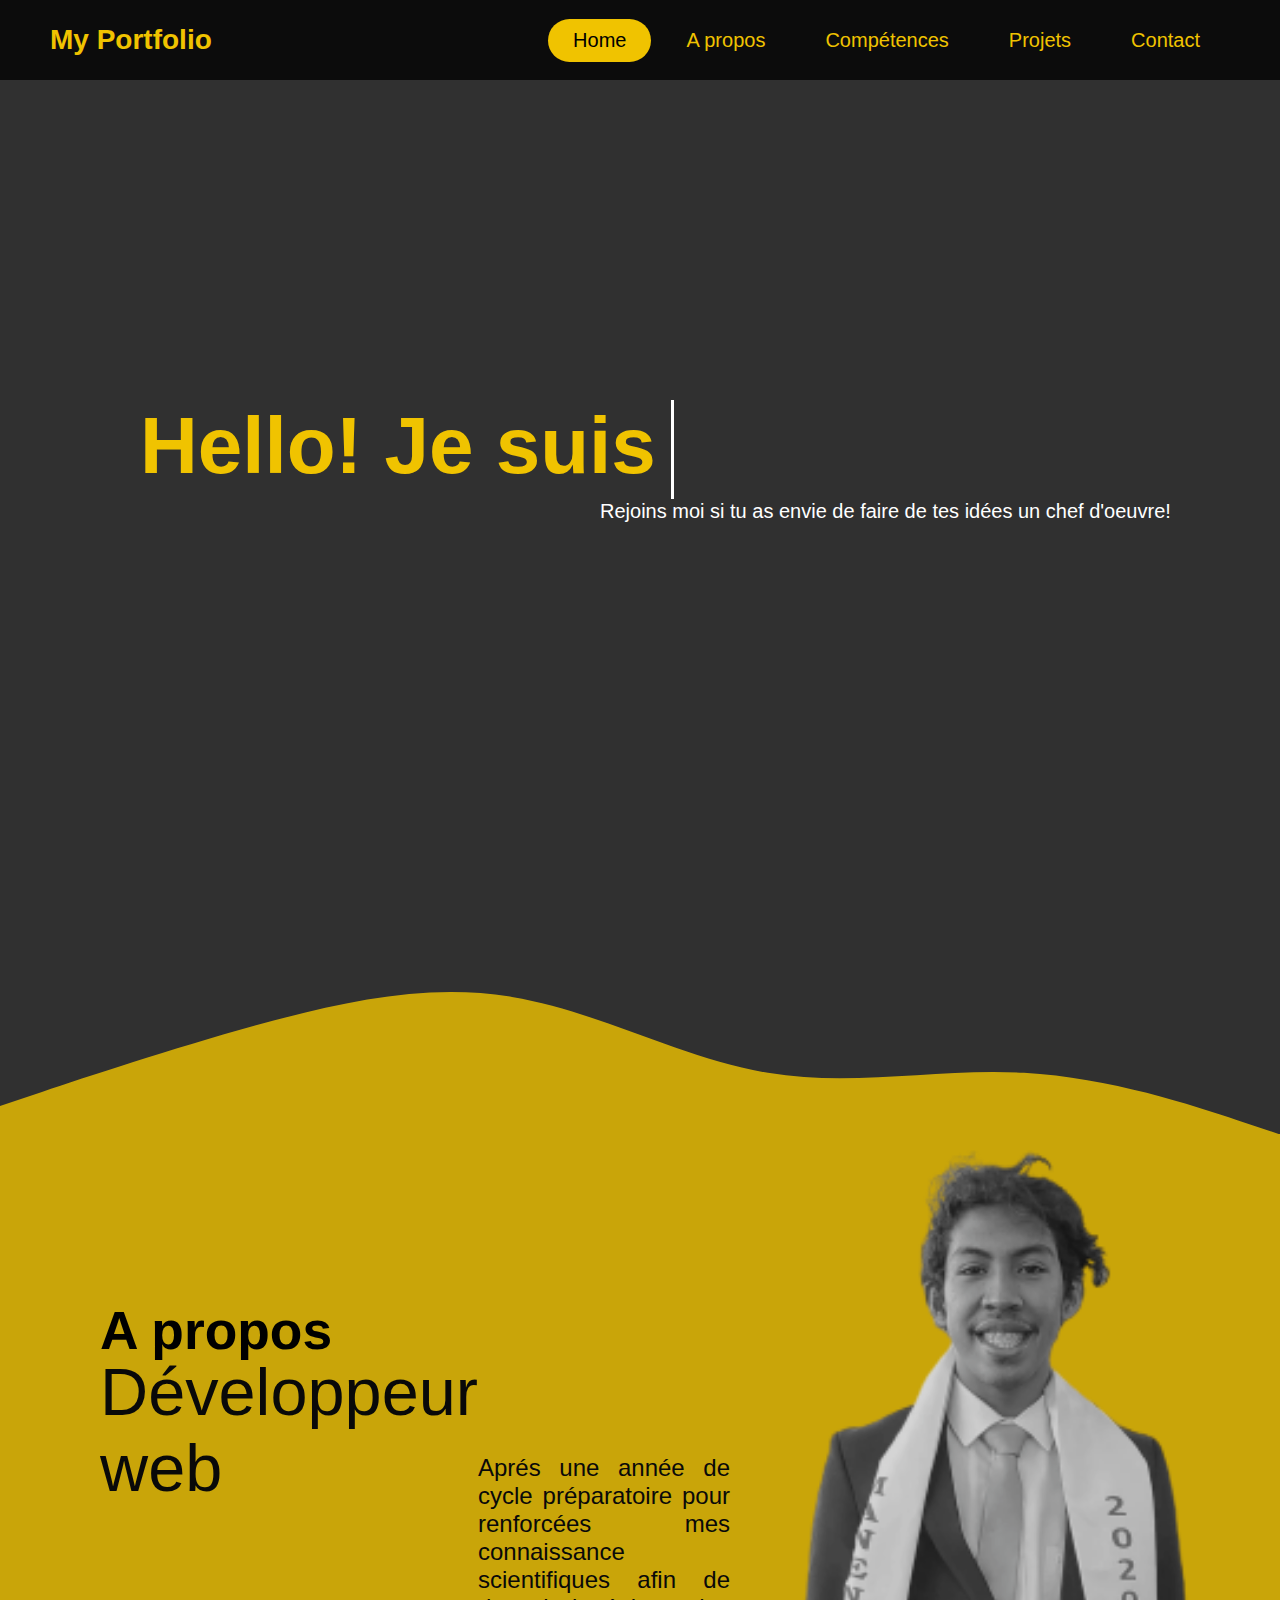
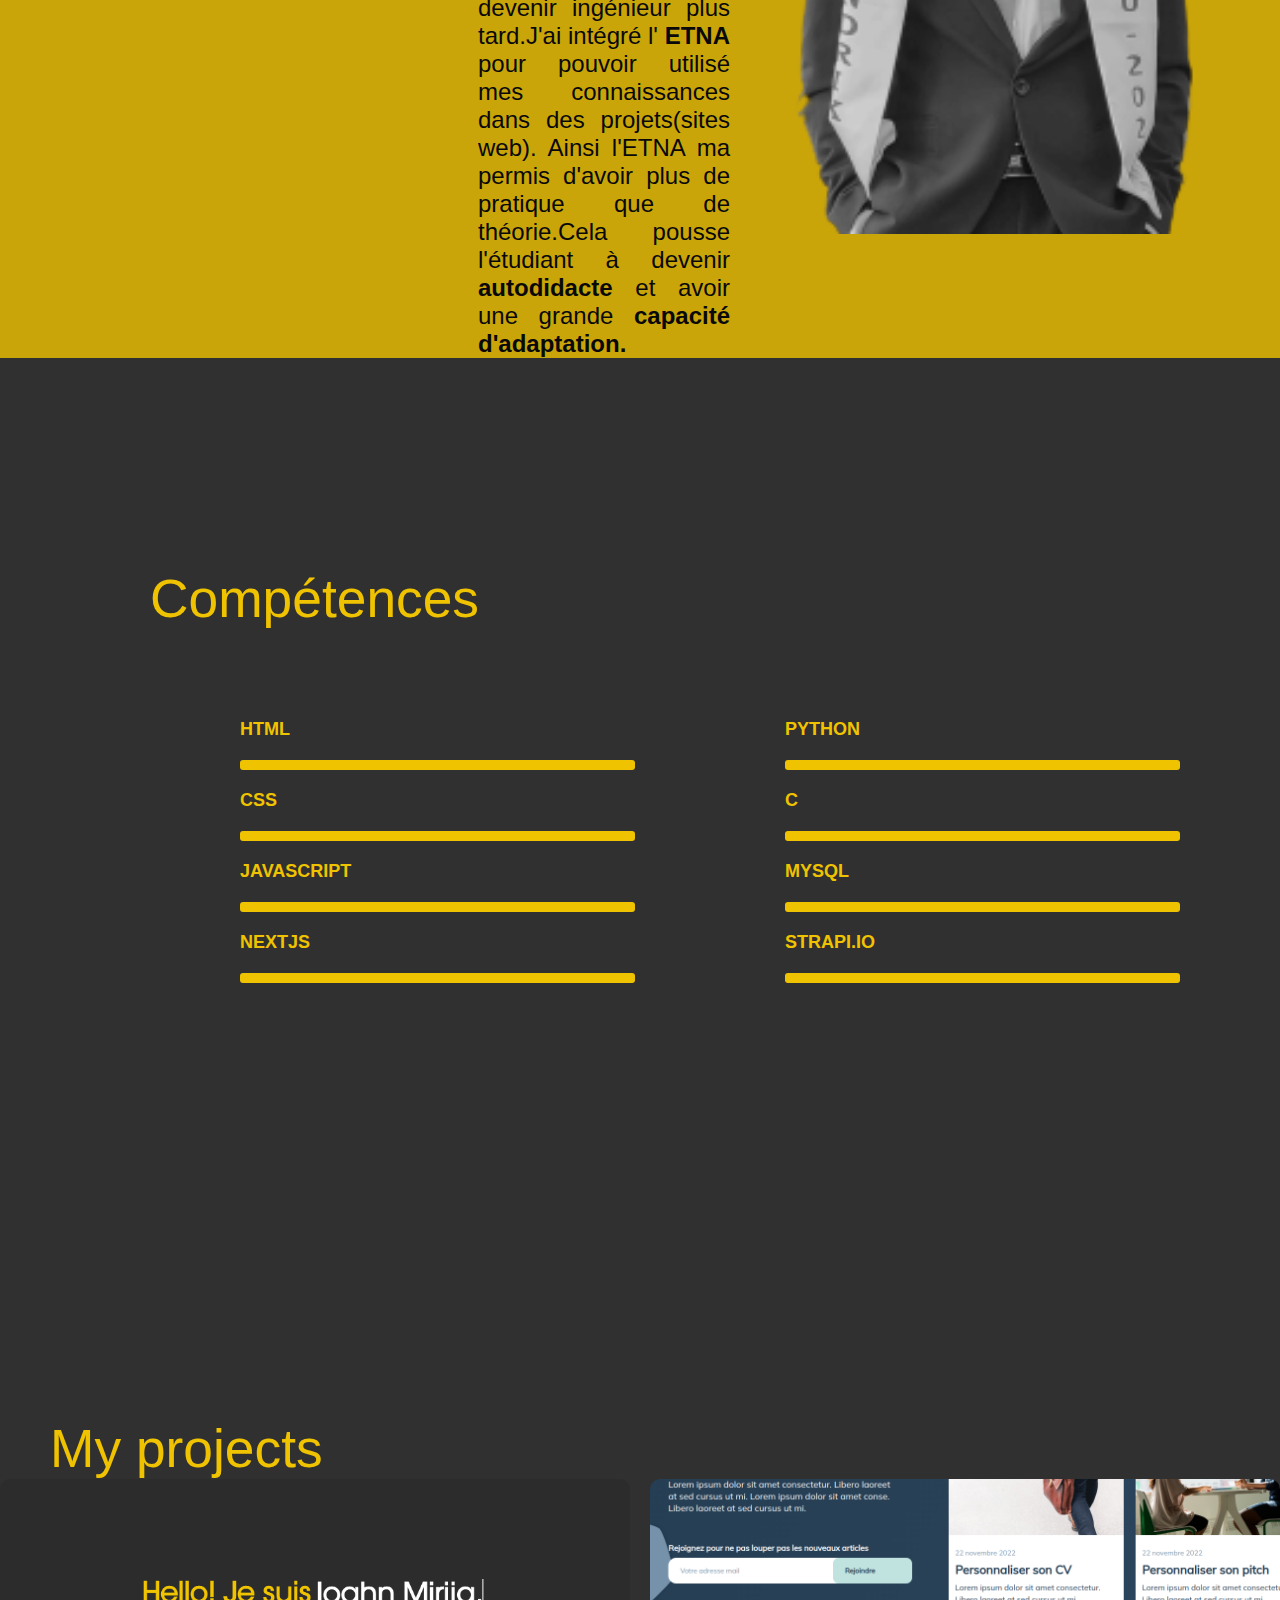
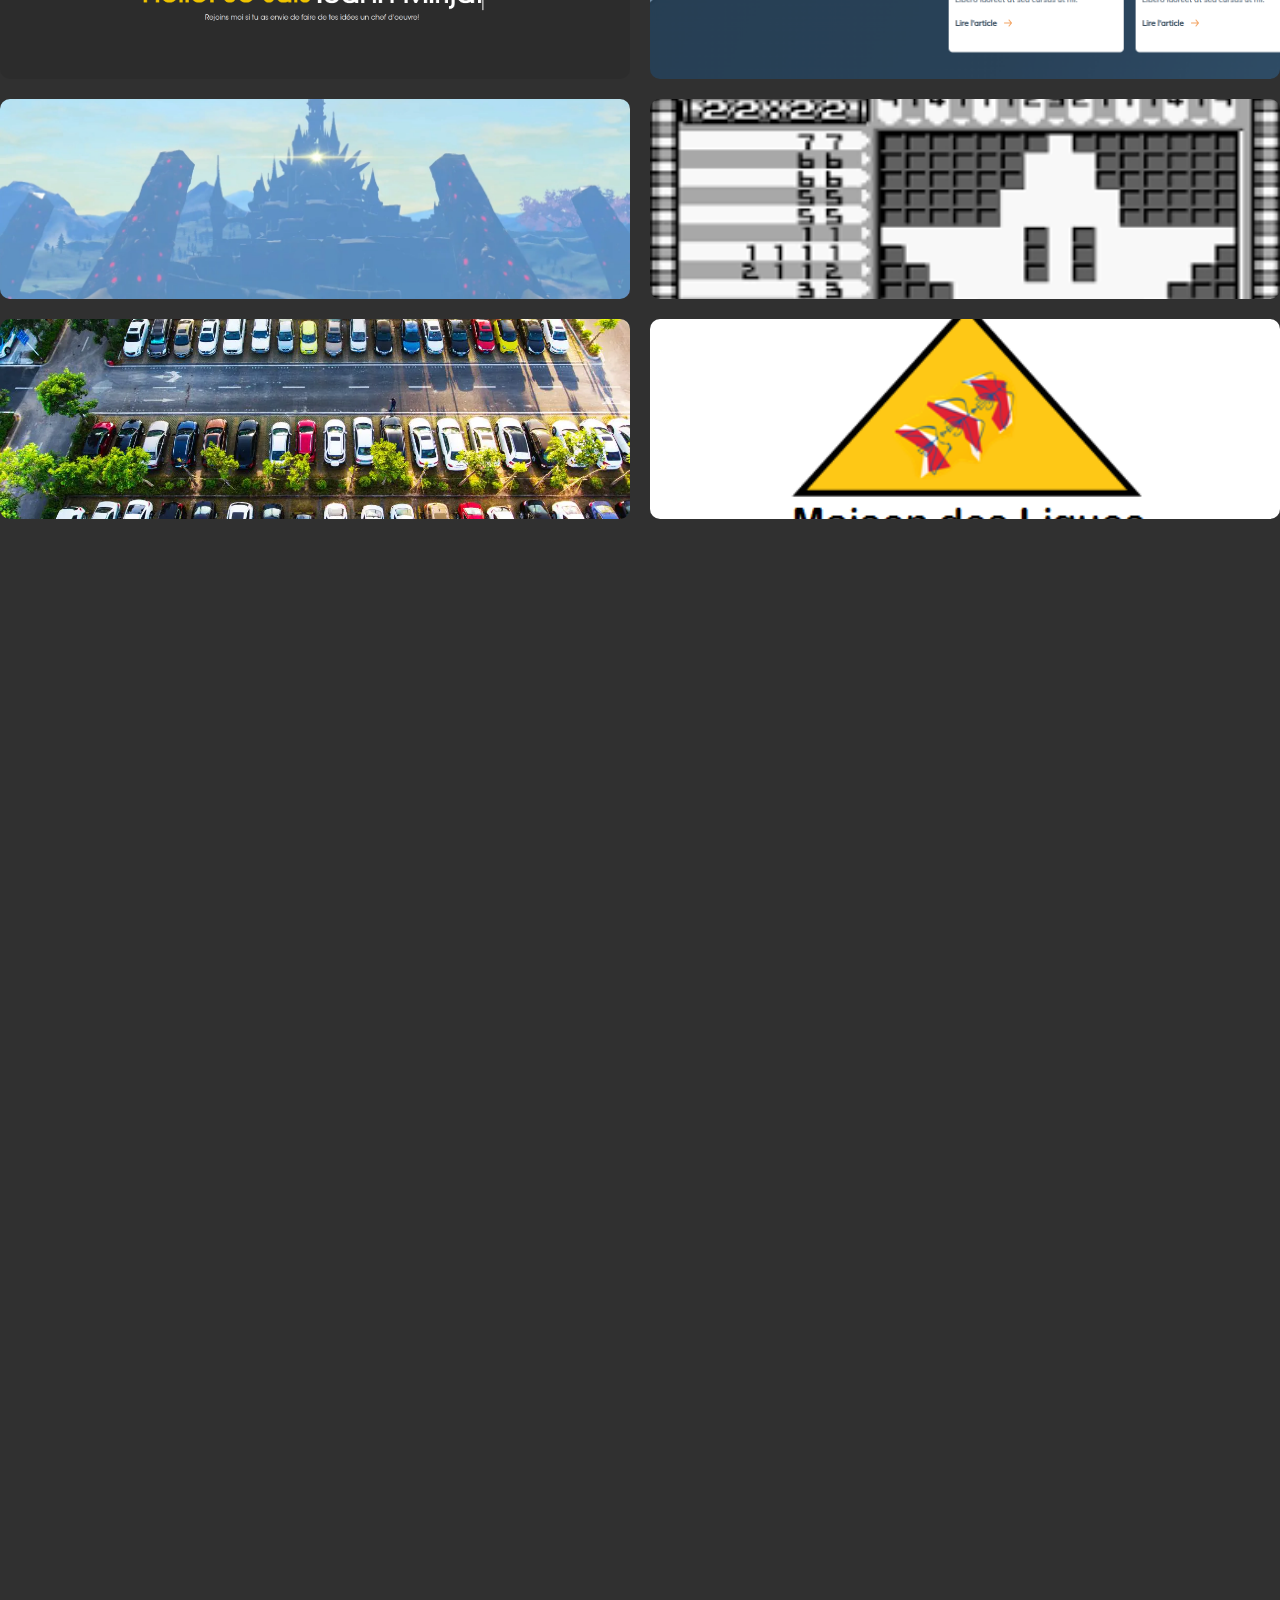
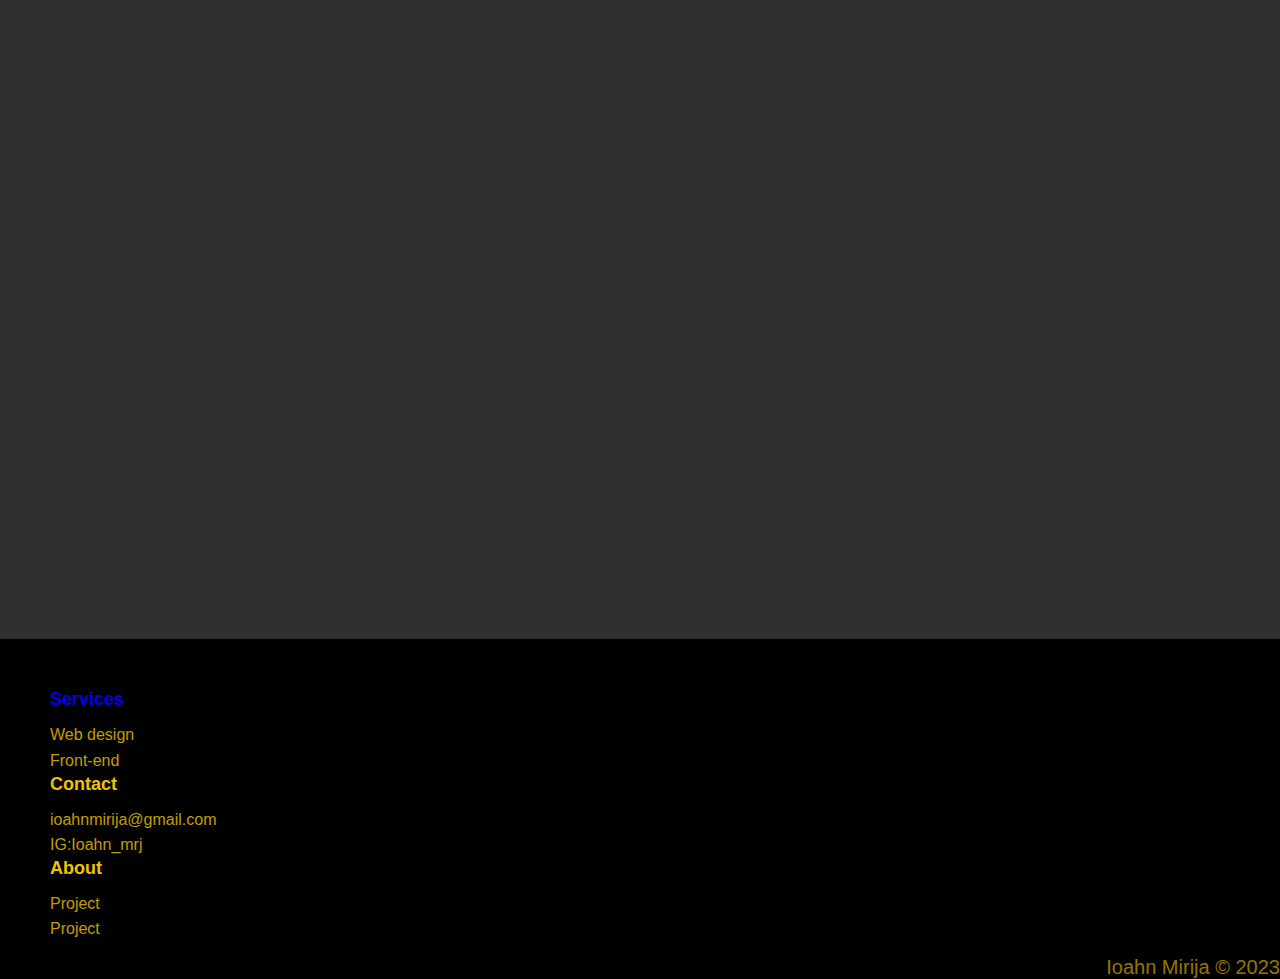
==== index.html @ 510af0ec "Ajout de Portfolio" ====
<!DOCTYPE html>
<html>
<head>
    <meta charset="UTF-8">
    <title>Ioahn RAMIANDRASOA PortFolio</title>
    <link rel="stylesheet" href="./css/header.css">
    <link rel="stylesheet" href="./css/home.css">
    <link rel="stylesheet" href="./css/footer.css">

    <link href="https://fonts.cdnfonts.com/css/itc-avant-garde-gothic-std-book" rel="stylesheet">
                
</head>

    <Header>
        <div class="logo">My Portfolio</div>
        <div class="navItems">
            <div class="line"></div>
            <div class="line"></div>
            <div class="line"></div>
        </div>
        <nav class="nav-bar">
            <ul>
                <li>
                    <a href="" class="active">Home</a>
                </li>
                <li>
                    <a href="#about">A propos</a>
                </li>
                <li>
                    <a href="#skills">Compétences</a>
                </li>
                <li>
                    <a href="#projects">Projets</a>
                </li>
                <li>
                    <a href="#contact">Contact</a>
                </li>
            </ul>
        </nav> 
    </Header>
    <script>
        navItems = document.querySelector(".navItems");
        navItems.onclick = function() {
            navBar = document.querySelector(".nav-bar");
            navBar.classList.toggle("active");
        }
    </script>
    <script src="https://code.jquery.com/jquery-3.6.3.js"></script>
    <script type="text/javascript">
        $(document).on('scroll', function(){
            $('h1').css("left", Math.max(300 - 0.35*window.ScrollY) + "px");
        })
    </script>
<body>
        <div class="Border">
            <div class="section-wide">
                <div class="inner-wide">
                    <div class="me">
                        <div class="static-txt">Hello! Je suis  </div>
                        <ul class="dynamic-txt">
                        <h1><span>Ioahn Mirija.</span></h1>
                        </ul>
                    </div>
                </div>
            </div>
        </div>
        <div class="h2">Rejoins moi si tu as envie de faire de tes idées un chef d'oeuvre!</div>
        
        <div id="about" class="about">A propos</div>
        <svg xmlns="http://www.w3.org/2000/svg" viewBox="0 0 1440 320"><path fill="#f0c300" fill-opacity="0.8" d="M0,288L48,272C96,256,192,224,288,197.3C384,171,480,149,576,165.3C672,181,768,235,864,250.7C960,267,1056,245,1152,250.7C1248,256,1344,288,1392,304L1440,320L1440,320L1392,320C1344,320,1248,320,1152,320C1056,320,960,320,864,320C768,320,672,320,576,320C480,320,384,320,288,320C192,320,96,320,48,320L0,320Z"></path></svg>
        
        <div class="About">
            <div class="form"></div>
            <img src="./pictures/PDP.png" alt="Ioahn Mirija">

            <div class="job">Développeur web</div>
        <div class="proverb">
            <p>Aprés une année de cycle préparatoire pour renforcées mes connaissance scientifiques afin de devenir ingénieur plus tard.J'ai intégré l'
                <b>ETNA</b> 
                pour pouvoir utilisé mes connaissances dans des projets(sites web). Ainsi l'ETNA ma permis d'avoir plus de pratique que de théorie.Cela pousse l'étudiant à devenir 
                <b>autodidacte</b>
                 et avoir une grande 
                 <b>capacité d'adaptation.</b>
            </p>
        </div>
        </div>

        
        <div id="skills" class="skills">
            <div class="title">Compétences</div>

            <div class="skill-box">
                <div class="skill-box1">
                <div class="skill">
                <div class="skill-name">HTML</div>
                <div class="skill-bar">
              </div>
            </div>

              <div class="skill">
                <div class="skill-name">CSS</div>
                <div class="skill-bar">
              </div>
            </div>

              <div class="skill">
                <div class="skill-name">Javascript</div>
                <div class="skill-bar">
              </div>
              </div>

              <div class="skill">
                <div class="skill-name">NextJs</div>
                <div class="skill-bar">
              </div>
              </div>
            </div>

            <div class="skill-box2">
                <div class="skill">
                <div class="skill-name">Python</div>
                <div class="skill-bar">
              </div>
            </div>
                
              <div class="skill">
                <div class="skill-name">C</div>
                <div class="skill-bar">
              </div>
              </div>

              <div class="skill">
                <div class="skill-name">MYSQL</div>
                <div class="skill-bar">
              </div>
              </div>

              <div class="skill">
                <div class="skill-name">Strapi.io</div>
                <div class="skill-bar">
              </div>
             </div>
            </div>
        </div>
        </div>

        <div id="projects" class="projects">
            <div class="Title">My projects</div>
            <div class="box-project">
                <div class="project-list">
                    <div class="project-item">
                        <img class="project-image" src="./pictures/Portfolio.png" alt="Portfolio Ioahn Mirija">
                        <div class="project-overlay">
                            <div class="project-title">My portfolio</div>
                            <div class="project-description">
                                My portfolio est un projet utilisant du css pour le stylesheet et du javascript pour les animations. Il m'a fallu faire des recherches afin de faire l'animation de mon prénom ainsi que pour l'affichage du texte lors de la passage du souris, mais aussi au niveau de la barre des compétences.

                            </div>
                        </div>
                    </div>
                    <div class="project-item">
                        <img class="project-image" src="pictures/MentorGoal.png" alt="MentorGoal">
                        <div class="project-overlay">
                            <div class="project-title">Mentor Goal</div>
                            <div class="project-description">
                                Mentor Goal est un défi d'entreprise où on devait
                                créer un blog pour aider les étudiants à faire leurs CV, lettre de motivation etc.On a utiliser strapi.io pour ajouter,modifier ou supprimer l'article qu'on publiait sur le site et du Html  ainsi que du Css pour la structure du site web.                            </div>
                        </div>
                    </div>
                    <div class="project-item">
                        <img class="project-image" src="pictures/game.webp" alt="Hyrrulecastle">
                        <div class="project-overlay">
                            <div class="project-title">Hyrrulecastle</div>
                            <div class="project-description">
                                Hyrrule Castle est un mini-jeu rpg qui est créer totalement en typescript.Le concept était de créer un algorithme où l'héros devait battre 10 goblins et le boss final pour finir le jeu. On pouvait ajouter des capacités à notre personnages comme se soigner, des attaques spéciales(boule de feu). 
                                A chaque défaite de l'ennemie on monte d'étage mais on pouvait aussi mourir.
                            </div>
                            </div>
                        </div>
                    <div class="project-item">
                        <img class="project-image" src="pictures/images.png" alt="Picross">
                        <div class="project-overlay">
                            <div class="project-title">Picross</div>
                            <div class="project-description">
                                Picross est un jeu de réfexion où on devait chercher les bonnes cases à compléter pour finir le jeu en se référant aux chiffres sur les côtés. Mon projet était de refaire tout le jeu en langages C ce qui n'était pas si facile mais au final terminer. On devait créer un menu de jeu mais aussi un algorithme permettant d'avoir une grille de manière aléatoires mais aussi une option de jeu où la grille est déja prédéfinie. Lors du choix du mode de jeux une fenêtre se lance pour afficher la grille et lorsque le joueur fini de compléter les bonnes cases une animation de victoire s'affiche et le jeu se réinitialise. 
                            </div>
                        </div>
                    </div>

                    <div class="project-item">
                        <img class="project-image" src="pictures/parking.webp" alt="Picross">
                        <div class="project-overlay">
                            <div class="project-title">PARKING M2L</div>
                            <div class="project-description"> 
                            </div>
                        </div>
                    </div>

                    <div class="project-item">
                        <img class="project-image" src="pictures/miniature-mdl.png" alt="Picross">
                        <a href="./M2L.html" target="_blank">
                        <div class="project-overlay">
                            <div class="project-title">PARKING M2L</div>
                            <div class="project-description"> 
                            </div>
                        </div>
                    </div>
                </div>
            </div>
        </div>
        
</body>


<Footer>
    <div class="footer-clean">
            <div class="container">
                <div class="row justify-content-center">
                    <div class="colomn">
                        <h3>Services</h3>
                        <ul>
                            <li><a href="#about">Web design</a></li>
                            <li><a href="#skills">Front-end</a></li>
                        </ul>
                    </div>

                    <div class="colomn">
                        <h3>Contact</h3>
                        <ul>
                            <li><a href="#">ioahnmirija@gmail.com</a></li>
                            <li><a href="#">IG:Ioahn_mrj</a></li>
                        </ul>
                    </div>
                    <div class="colomn">
                        <h3>About</h3>
                        <ul>
                            <li><a href="#projects">Project</a></li>
                            <li><a href="#projects">Project</a></li>
                            
                        </ul>
                    </div>
                        <p class="copyright">Ioahn Mirija © 2023</p>
                    </div>
                </div>
    </div>
</Footer>
    
</html>
---- css/header.css ----
header {
    z-index: 1000;
    width: 100%;
    height:80px;
    position: fixed;
    top: 0;
    background-color: rgb(12, 12, 12);
    display: flex;
    align-items: center;
    justify-content: space-between;
    padding: 0 100px;
}

.logo{
    font-size: 28px;
    font-weight: bold;
    color:  #f0c300 ;
}

.navItems {
    display: none;
}
.nav-bar ul {
    display: flex;
}
.nav-bar ul li a {
    display: block;
    color: #f0c300;
    font-size: 20px;
    padding: 10px 25px;
    border-radius: 50px;
    transition: 0,7s;
    margin: 0 5px;
}
.nav-bar ul li a:hover{
    color: black;
    background-color:#f0c300;
}
.nav-bar ul li a.active{
    color:black ;
    background-color: #f0c300;
}
@media only screen and (max-width:1320px) {
    header {
        padding: 0 50px;
    }
}
@media only screen and (max-width:1100px) {
    header {
        padding: 0 30px;
    }
}
@media only screen and (max-width:950px) {
    .navItems {
        display: block;
        cursor: pointer;
    }
    .navItems .line {
        width: 30px;
        height: 3px;
        background-color: #f0c300;
        margin: 6px 0;
    }
    .nav-bar {
        height: 0px;
        position: absolute;
        top:80px;
        left: 0;
        right: 0;
        width: 100vw;
        background-color:black ;
        transition: 0.2s;
        overflow: hidden;
    }
    .nav-bar.active {
        height: 450px;
    }
    .nav-bar ul {
        display: block;
        width: fit-content;
        margin:80px auto 0 auto;
        text-align: center;
        transition: 0.5s;
        opacity: 0;
    }
    .nav-bar.active ul {
        opacity: 1;
    }
    .nav-bar ul li a {
        margin-bottom: 12px;
    }
}
---- css/home.css ----
* {
    margin: 0;
    padding: 0;
    list-style: none;
    text-decoration: none;
    font-family: 'ITC Avant Garde Gothic Std Book', sans-serif;
    box-sizing: border-box;

}
html{
    scroll-behavior: smooth;
    height: 100%;
}
body{
    background-color: #303030;
}


.presentation{
    border: none;
    display: block;
  
    padding-left: 5vw;
    padding-right: 5vw;
    background-color: #f0c300;
}
.Border{
    padding-top: 100px;
}
.section-inner {
    position: relative;
    width: 100%;
    margin: 25px auto 25px auto;
}
.inner-wide{
    position: relative;
    margin: 0 auto;
    padding: 0 20px;
    text-align: left;
    max-width: 1240px;
    box-sizing: border-box;
}

ul{
    align-items: center;
    justify-content: center;
}
.me{
    padding-top: 300px;
    padding-left: 100px;
    display: inline-flex;
}
.me .static-txt{
    font-size: 60pt;
    font-weight: 600;
    color: #f0c300;
}
.me .dynamic-txt{
    margin-left: 15px;
    line-height: 100px;
}
.dynamic-txt h1{
    color: white;
    list-style: none;
    font-size: 60pt;
    font-weight: 600;
}
.me .dynamic-txt h1 span{
    position: relative;
}
.me .dynamic-txt h1 span::after{
    content: "";
    left:0;
    position: absolute;
    height:99px;
    width: 100%;
    background: #303030;
    border-left: 3px solid white;
    animation: typing 2.5s steps(14) infinite;
}
@keyframes typing{
    100%{
        left: 100%;
        margin: 0 -35px 0 35px;
    }
}

.h2{
 position: absolute;
 margin-left: 600px;
 color: white;
 font-size: 15pt;
}
h3{
    font-weight: 600;
}

.form{

    position: absolute;
    
    margin-left: 930px;
    margin-right: 430px;
    height:700px;
    width: 470px;
    color: black;
    opacity: 80%;
}
.about{
    z-index: 1;
    position:absolute;
    margin: 800px 0 0 100px;
    font-size: 40pt;
    font-weight: 600;    

}
@media only screen and (max-width:(500px)) {
    img {
        height:100px;
        width: 300px;
    }
}
img {
    z-index: 1;
    order:3;
    margin-right: 50px;
    height:700px;
    width: 500px;
    border-bottom: 70%;
    position: relative;

}
.About {
    display: block;
    border: none;
    background-color: #f0c300;
    display: flex;
    flex-direction: row;
    opacity: 80%;
}
.job{
    color:black;
    order: 1;
    font-size: 50pt;
    padding-left: 100px;
    margin: 220px auto 0 auto;
 }

 .proverb {
    text-align: justify;
    font-size: 18pt;
    color: black;
    order: 2;
    padding-top: 320px;
 }

svg{
    margin-top: 350px;
    border: none;
    display: block;
}

.skills{
    margin: 0 100px 0 100px;
    height: 860px;
    margin-top: 200px;
}
.title{
    padding-top: 10px;
    padding-left: 50px;
    color: #f0c300;
    font-size: 40pt;
}

.skill-box{
    display: flex;
    flex-direction: row;

}
.skill-box1{
    order: 1;
    width: 600px;
    margin-left: 140px;
    margin-top: 70px;
}
.skill-box2{
    order: 2;
    width: 600px;
    margin-left: 150px;
    margin-top: 70px;
}
.skill-name{
    font-size: 18px;
    font-weight: 700;
    color: #f0c300;
    text-transform: uppercase;
    margin: 20px 0;
}
.skill-bar{
    height: 10px;
    background: #f0c300;
    border-radius: 3px;
}
.skill-per{
    height: 10px;
    background-color: #f0c300;
    border-radius: 3px;
    position: relative;
    animation: fillBars 2.5s 1; 
}

.skill-per::before{
    content: attr(per);
    position: absolute;
    padding: 4px 6px;
    
    border-radius: 4px;
    font-size: 12px;
    top: -35px;
    right: 0;
    transform: translate(50%);
}
.skill-per::after{
    content: "";
    position: absolute;
    width: 5px;
    height: 5px;

    top: -20px;
    right: 0;
    transform: translate(50%) rotate(45deg);
    border-radius: 2px;
}
@keyframes fillBars{
    from {
        width:0;
    }
    to{
        width: 100%;
    }
}

.Title{
    color: #f0c300;
    margin-left: 50px;
    font-size: 40pt;
}
.project-title{
    font-size: 20pt;
    color: #f0c300;
}

.Def{
    background-color: #f0c300;
    font-size: 14pt;
    padding-left: 10px;
    margin-left: 50px;
    margin-right: 50px;
    border-radius: 15px;
}


 
.project-list {
    display: grid;
    grid-template-columns: repeat(2, 1fr); 
    gap: 20px;
    justify-content: center;
    align-items: center;
}


.project-item {
    position: relative;
    width: 100%;
    height: 200px;
    overflow: hidden;
    border-radius: 10px;
    cursor: pointer;
    transition: transform 0.3s ease-in-out;
}

.project-item:hover {
    transform: scale(1.05);
}

.project-image {
    width: 100%;
    height: 100%;
    object-fit: cover;
    z-index: 1;
}

.project-overlay {
    position: absolute;
    top: 0;
    left: 0;
    width: 100%;
    height: 100%;
    background-color: rgba(0, 0, 0, 0.6);
    color: #fff;
    display: flex;
    flex-direction: column;
    justify-content: center;
    align-items: center;
    text-align: center;
    opacity: 0;
    transition: opacity 0.3s ease-in-out;
    z-index: 10;
}

.project-item:hover .project-overlay {
    opacity: 1;
}


.project-title {
    font-size: 1.5em;
    margin-bottom: 10px;
    font-weight: bold;
}

.project-description {
    font-size: 1em;
    padding: 0 10px;
}


@media screen and (max-width: 768px) {
    .project-list {
        grid-template-columns: 1fr; 
    }
}

.project-item:hover .project-overlay {
    opacity: 1;
    background-color: rgba(0, 0, 0, 0.8);
}
---- css/footer.css ----
Footer {
  bottom: 0;
}

.footer-clean {
  margin-top: 1700px;
  padding-top: 50px;
 padding-left: 50px;
  background-color:black;
  color:#f0c300;
}

.footer-clean h3 {
  margin-top:0;
  margin-bottom:12px;
  font-weight:bold;
  font-size:18px;
}

.footer-clean ul {
  padding:0;
  list-style:none;
  line-height:1.6;
  font-size:16px;
  margin-bottom:0;
}

.footer-clean ul a {
  color:inherit;
  text-decoration:none;
  opacity:0.8;
}

.footer-clean ul a:hover {
  opacity:1;
}

@media only screen and (max-width:767px) {
  .footer-clean .item {
    text-align:center;
    position: absolute;
    bottom: 0;
    height: 100%;
    padding-top: 700px;
  }
}

@media only screen and (max-width:767px) {
  .footer-clean .item {
    display: none;
  }
}



.footer-clean .copyright {
  margin-top:14px;
  margin-bottom:0;
  text-align: right;
  font-size:20px;
  opacity:0.6;
}
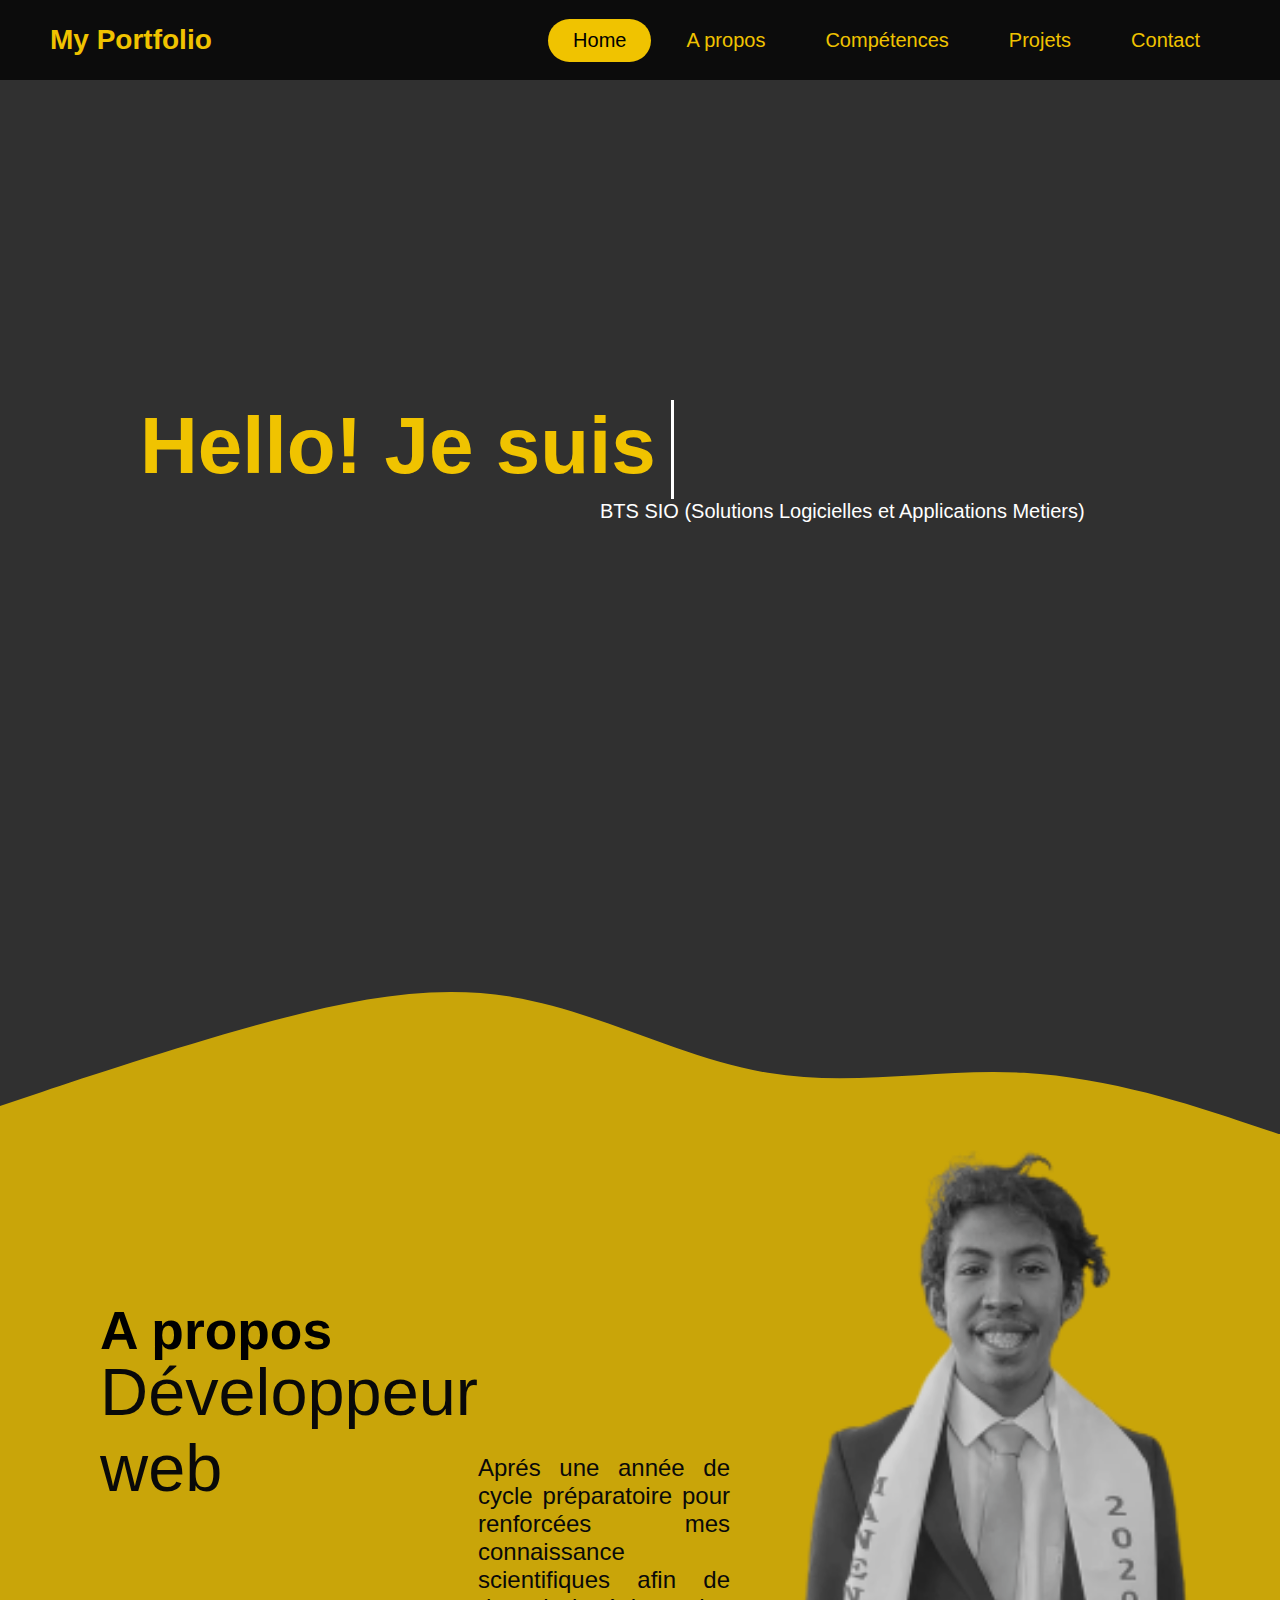
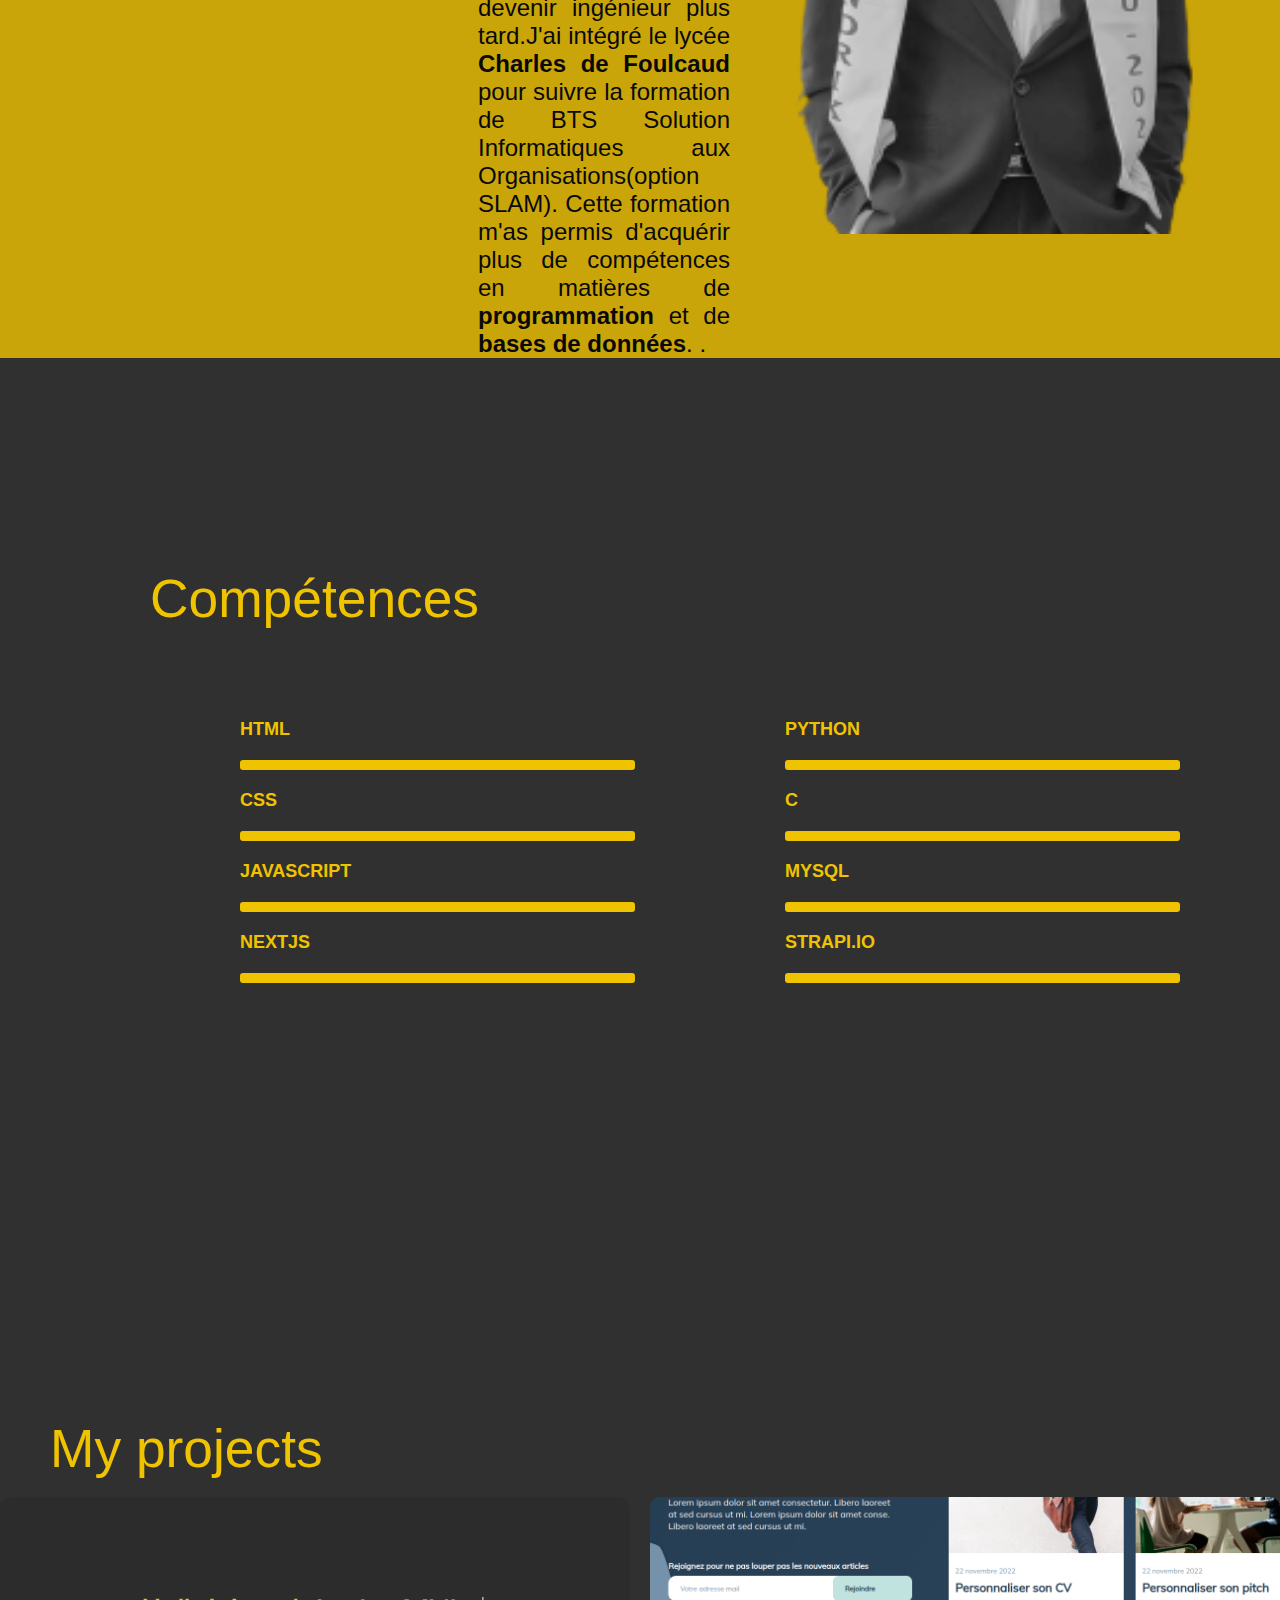
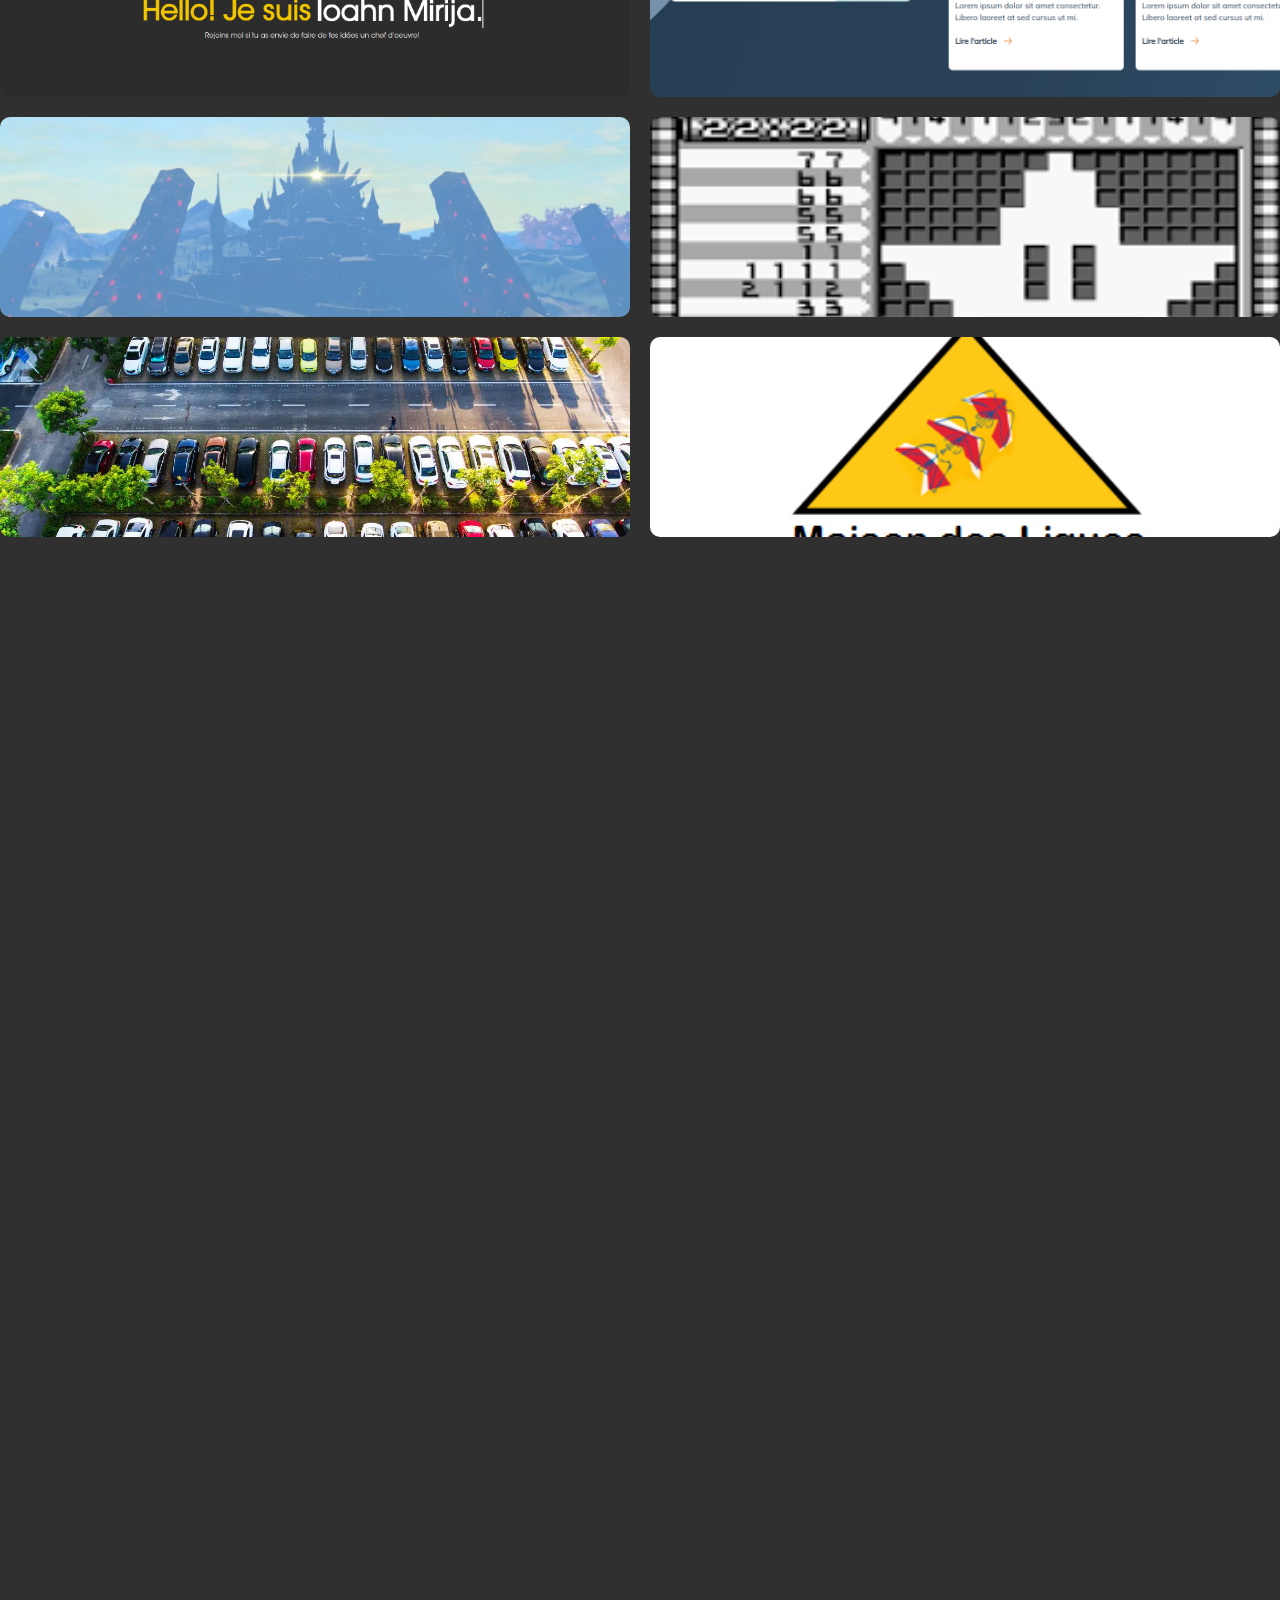
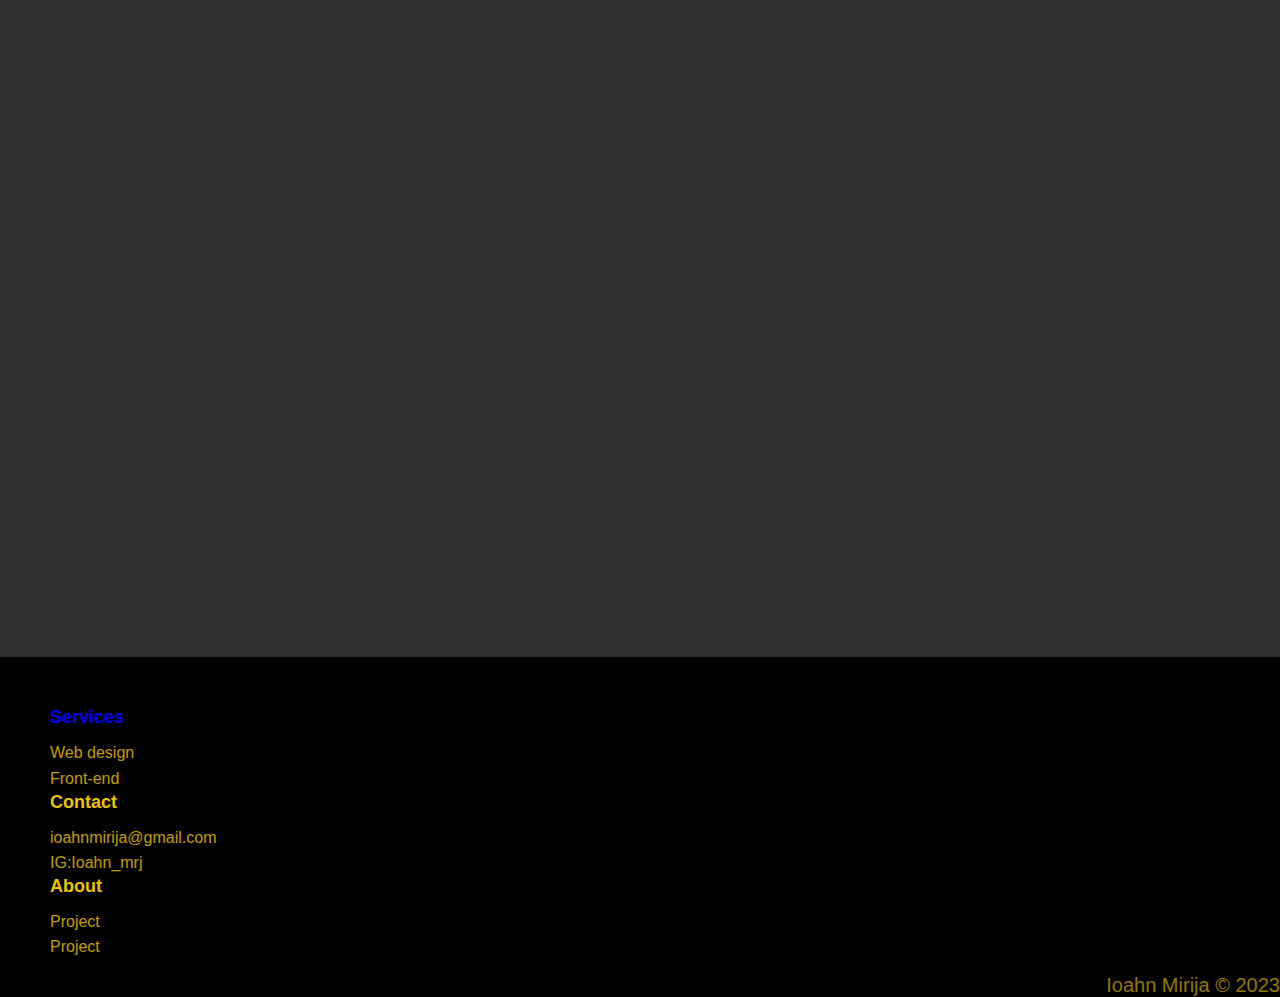
==== commit 903f592b: "mis à jour des textes" ====
--- a/index.html
+++ b/index.html
@@ -64,7 +64,7 @@
                 </div>
             </div>
         </div>
-        <div class="h2">Rejoins moi si tu as envie de faire de tes idées un chef d'oeuvre!</div>
+        <div class="h2">BTS SIO (Solutions Logicielles et Applications Metiers)</div>
         
         <div id="about" class="about">A propos</div>
         <svg xmlns="http://www.w3.org/2000/svg" viewBox="0 0 1440 320"><path fill="#f0c300" fill-opacity="0.8" d="M0,288L48,272C96,256,192,224,288,197.3C384,171,480,149,576,165.3C672,181,768,235,864,250.7C960,267,1056,245,1152,250.7C1248,256,1344,288,1392,304L1440,320L1440,320L1392,320C1344,320,1248,320,1152,320C1056,320,960,320,864,320C768,320,672,320,576,320C480,320,384,320,288,320C192,320,96,320,48,320L0,320Z"></path></svg>
@@ -75,12 +75,10 @@
 
             <div class="job">Développeur web</div>
         <div class="proverb">
-            <p>Aprés une année de cycle préparatoire pour renforcées mes connaissance scientifiques afin de devenir ingénieur plus tard.J'ai intégré l'
-                <b>ETNA</b> 
-                pour pouvoir utilisé mes connaissances dans des projets(sites web). Ainsi l'ETNA ma permis d'avoir plus de pratique que de théorie.Cela pousse l'étudiant à devenir 
-                <b>autodidacte</b>
-                 et avoir une grande 
-                 <b>capacité d'adaptation.</b>
+            <p>Aprés une année de cycle préparatoire pour renforcées mes connaissance scientifiques afin de devenir ingénieur plus tard.J'ai intégré le lycée 
+                <b>Charles de Foulcaud</b> 
+                pour suivre la formation de BTS Solution Informatiques aux Organisations(option SLAM). Cette formation m'as permis d'acquérir plus de compétences en matières de <b>programmation</b> et de <b>bases de données</b>. 
+                 <b></b>.</b>
             </p>
         </div>
         </div>
@@ -146,6 +144,7 @@
 
         <div id="projects" class="projects">
             <div class="Title">My projects</div>
+            <br>
             <div class="box-project">
                 <div class="project-list">
                     <div class="project-item">
@@ -188,7 +187,7 @@
                     </div>
 
                     <div class="project-item">
-                        <img class="project-image" src="pictures/parking.webp" alt="Picross">
+                        <img class="project-image" src="pictures/parking.webp" alt="Parking M2L">
                         <div class="project-overlay">
                             <div class="project-title">PARKING M2L</div>
                             <div class="project-description"> 
@@ -197,10 +196,10 @@
                     </div>
 
                     <div class="project-item">
-                        <img class="project-image" src="pictures/miniature-mdl.png" alt="Picross">
+                        <img class="project-image" src="pictures/miniature-mdl.png" alt="PPE personnel">
                         <a href="./M2L.html" target="_blank">
                         <div class="project-overlay">
-                            <div class="project-title">PARKING M2L</div>
+                            <div class="project-title">PPE PERSONNEL</div>
                             <div class="project-description"> 
                             </div>
                         </div>
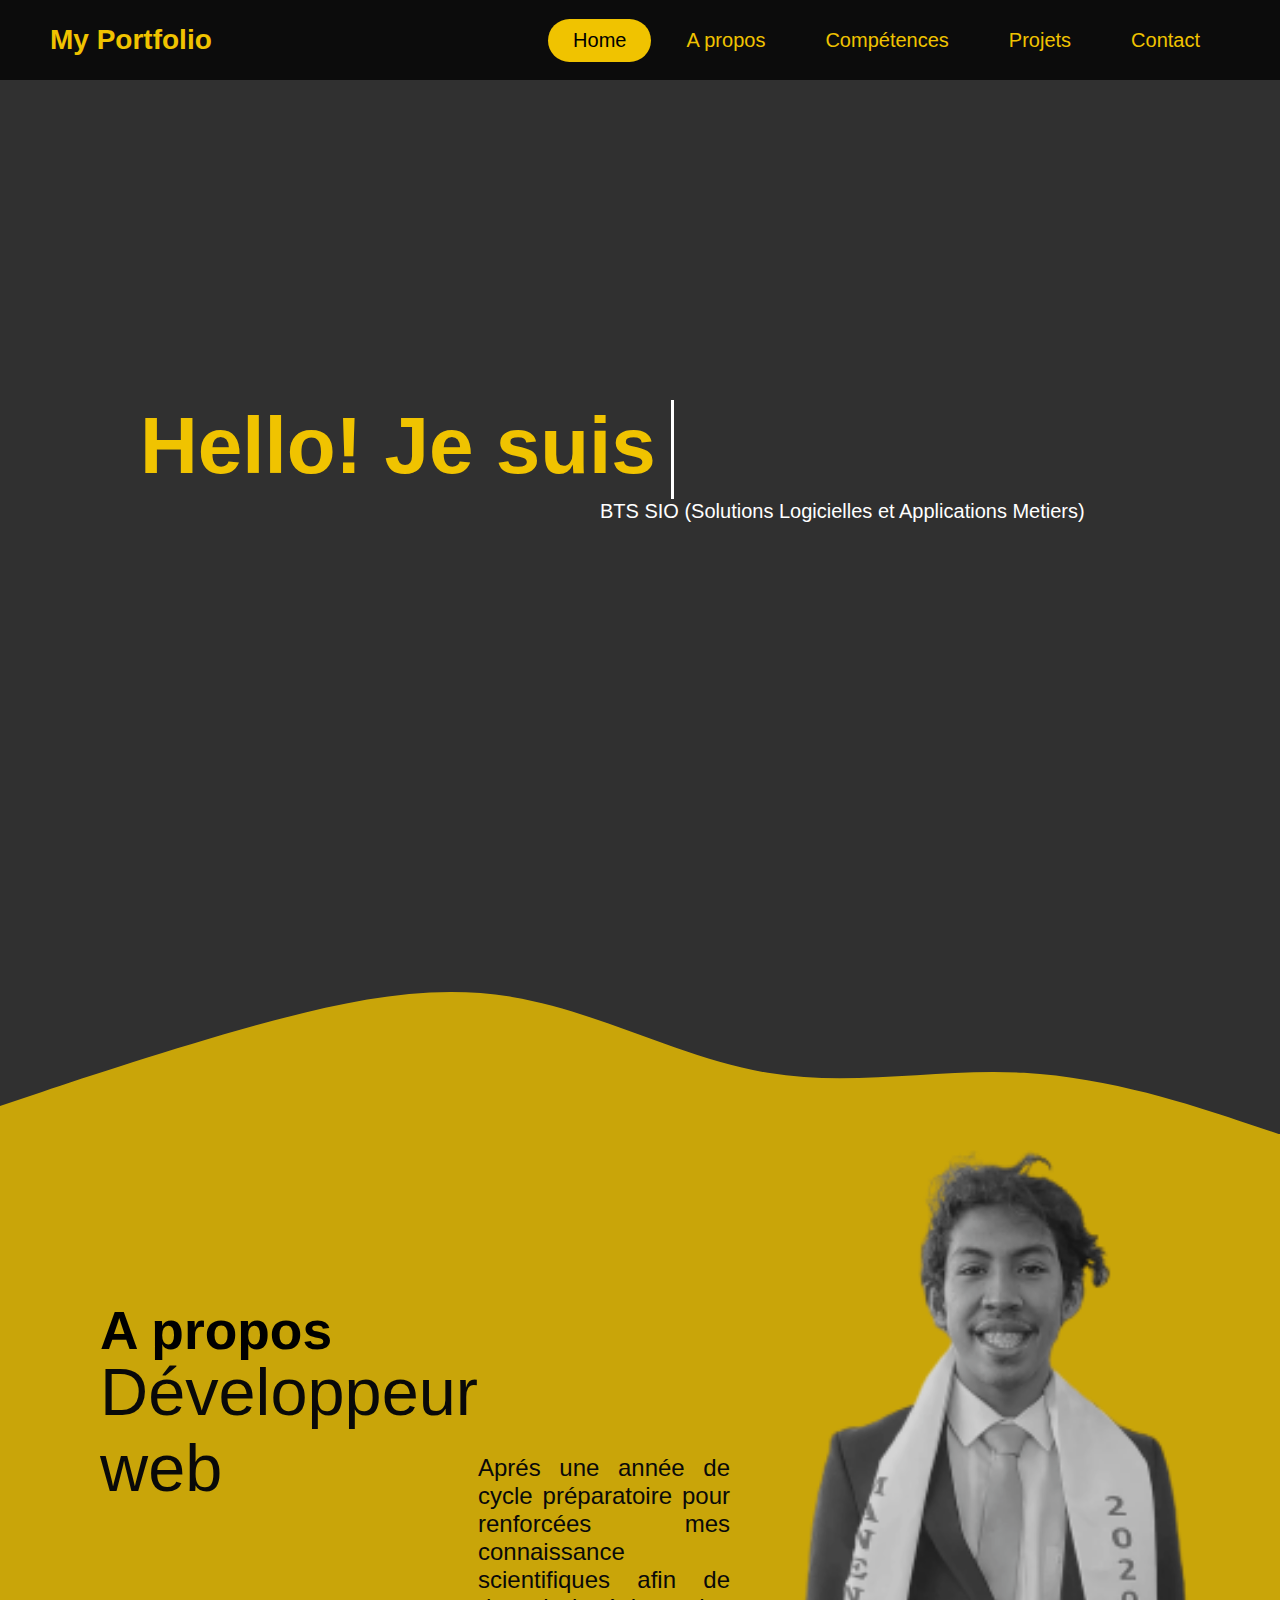
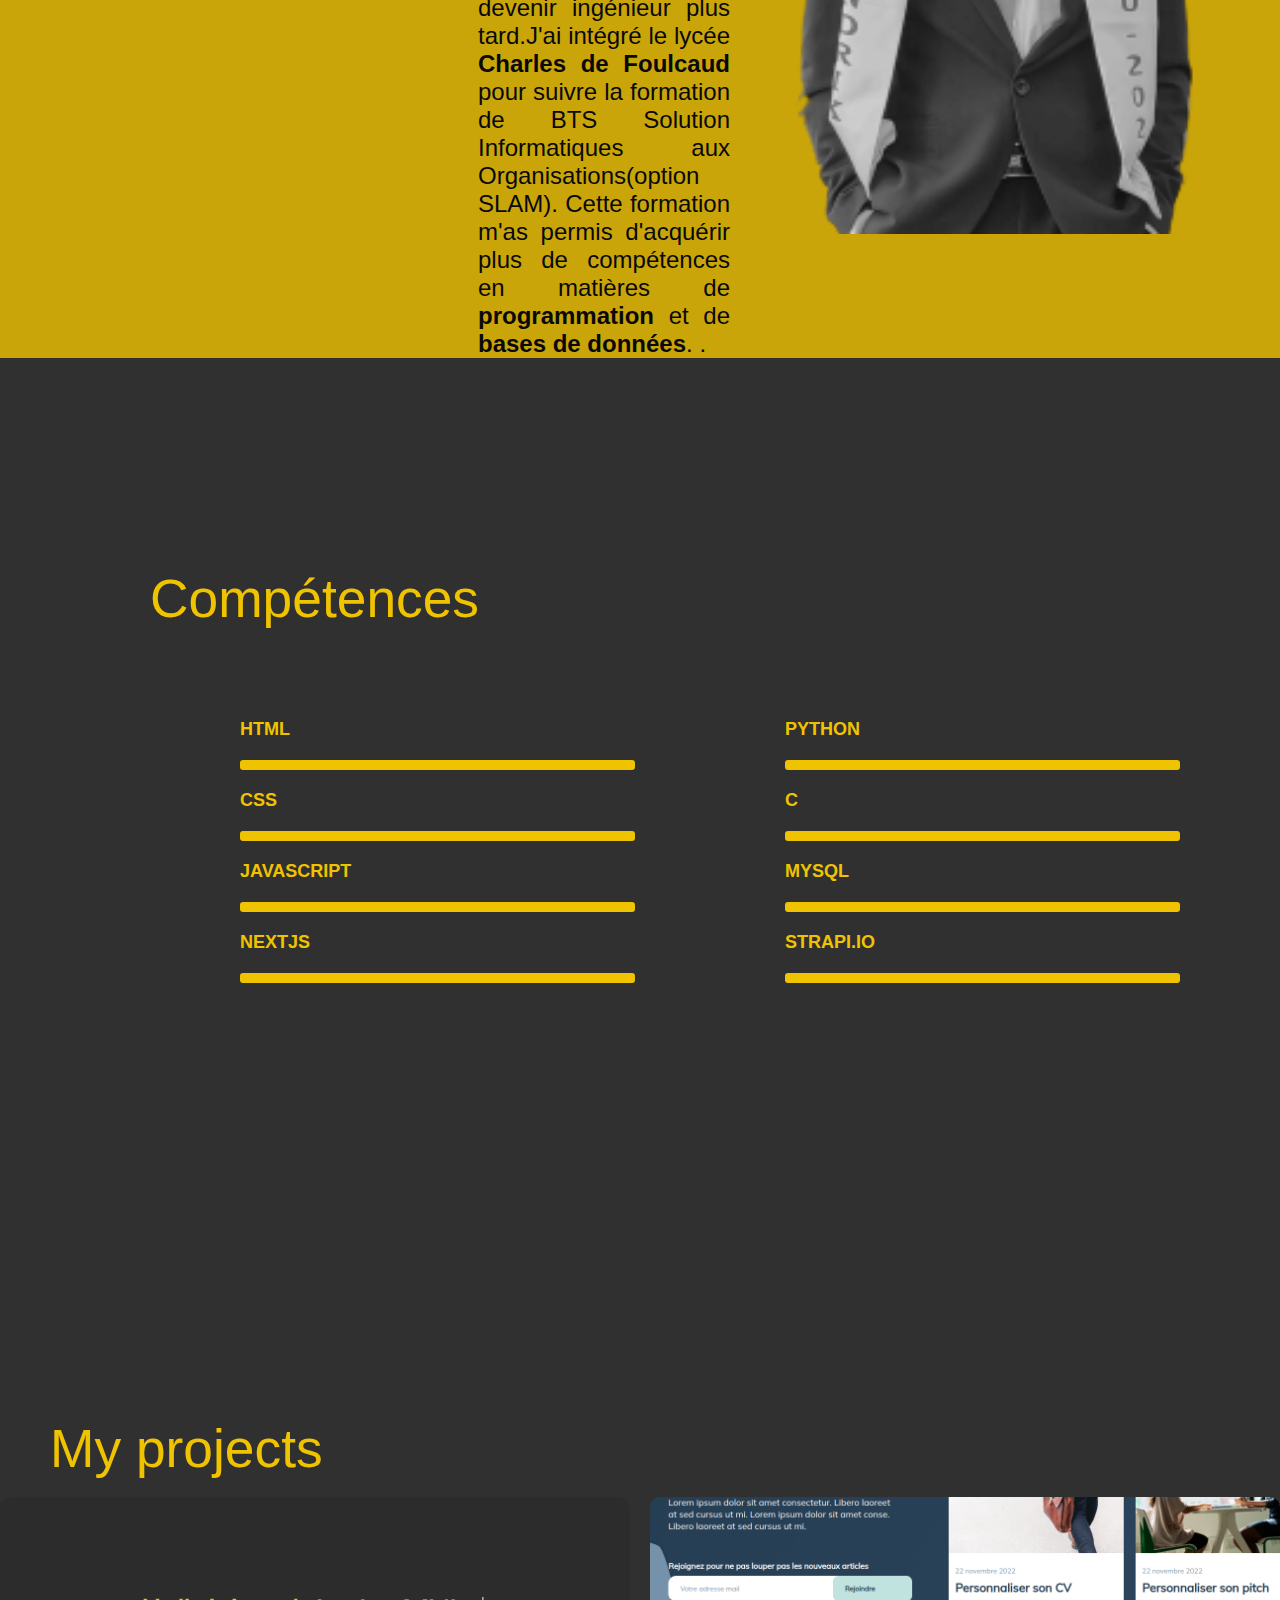
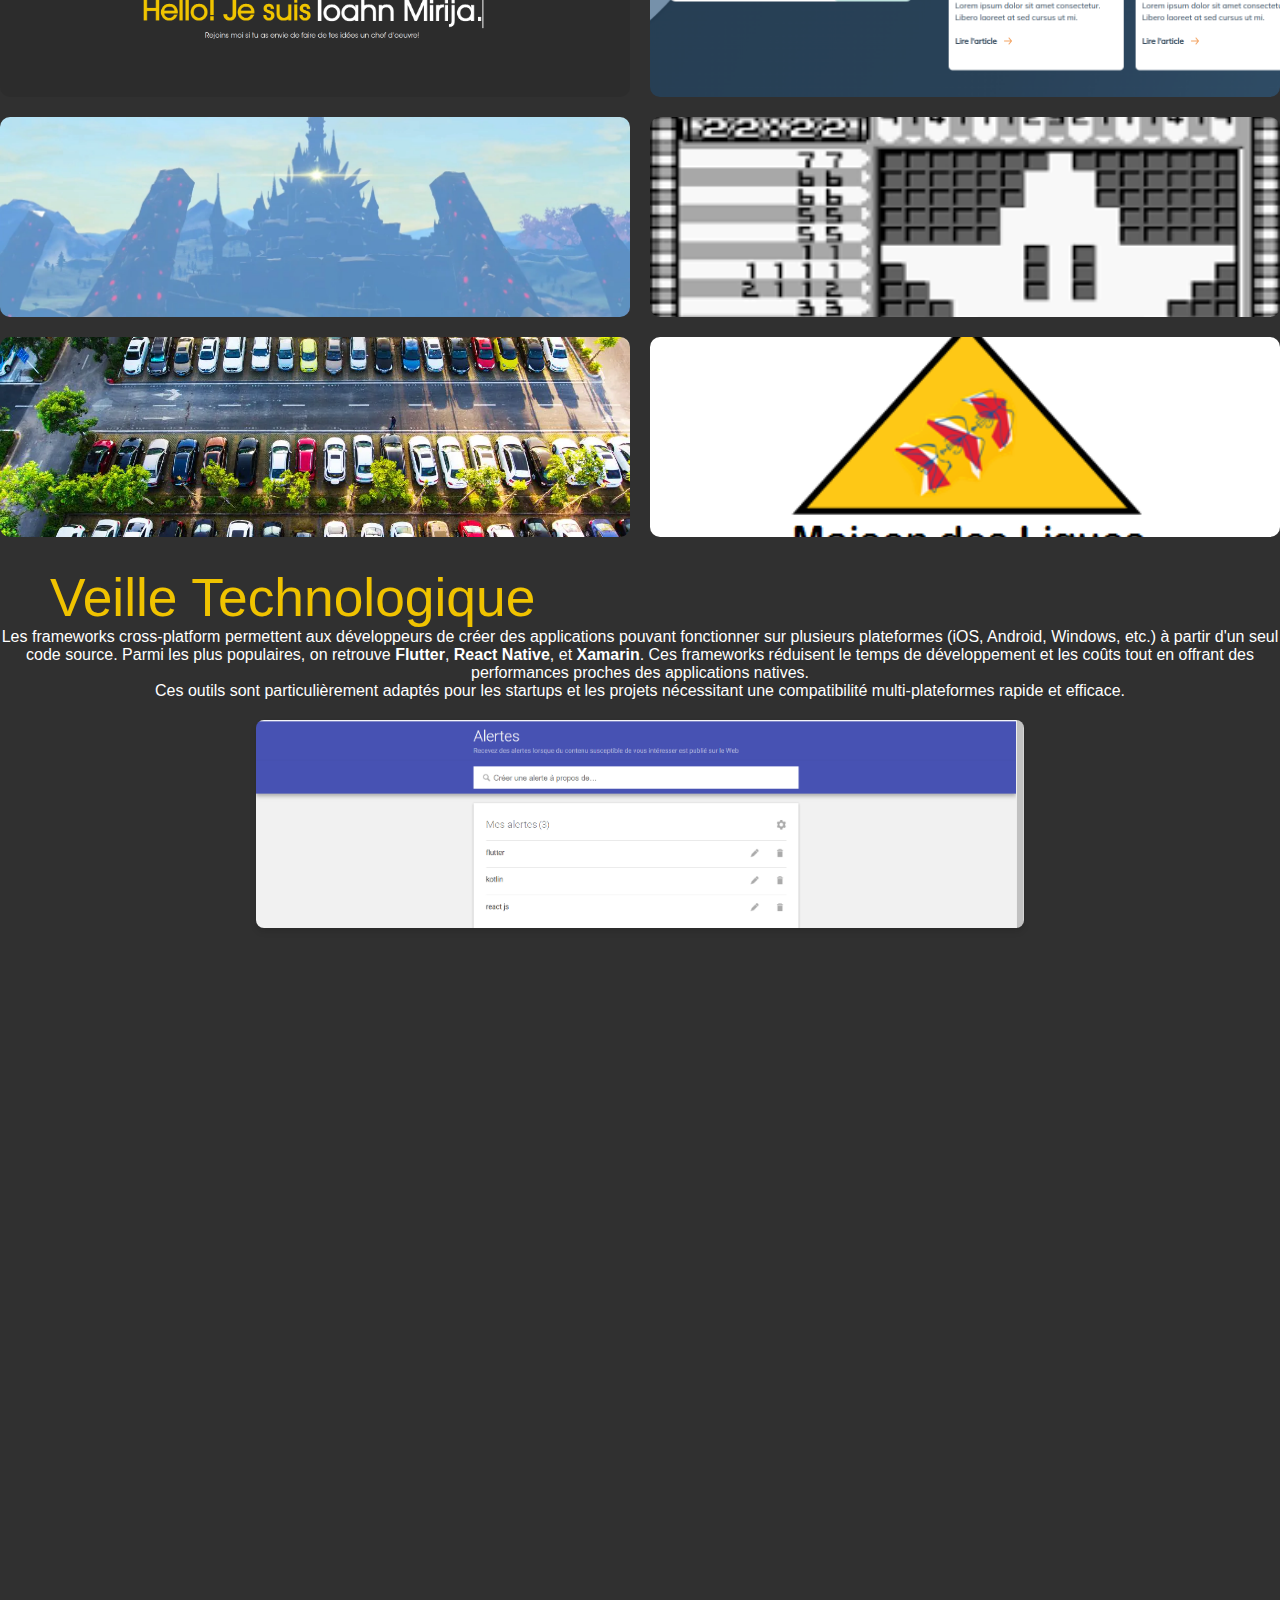
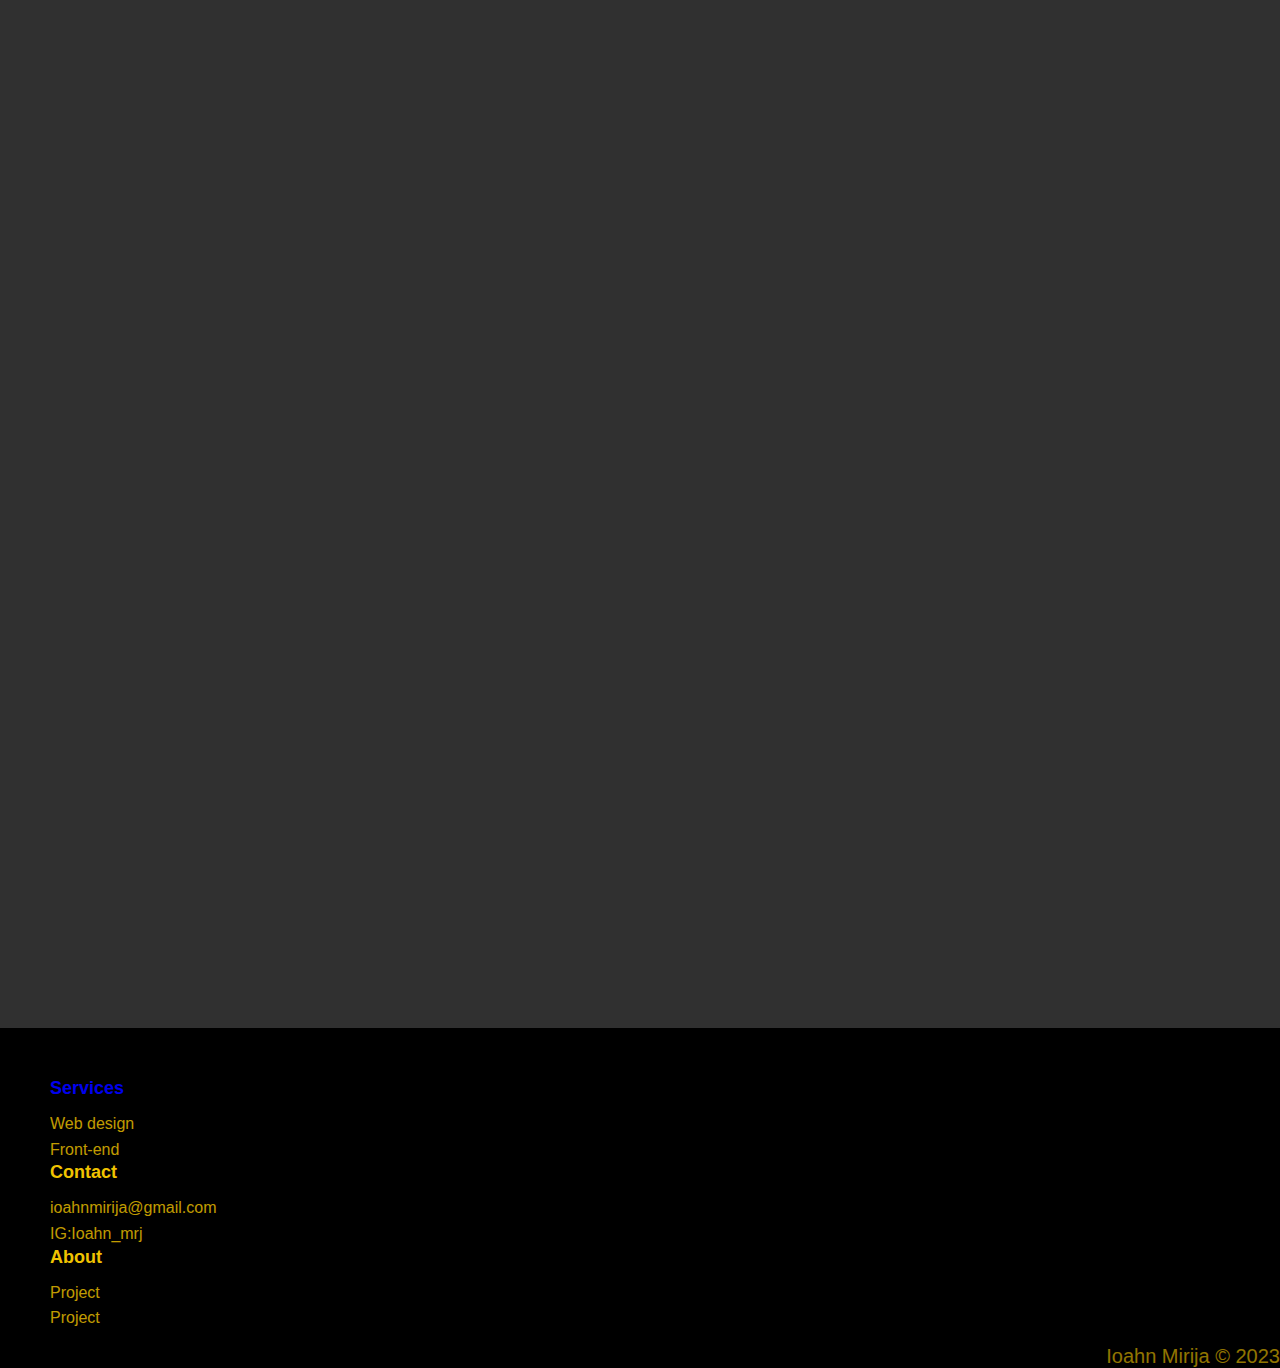
==== commit 4dd71bb0: "Veille technologique" ====
--- a/index.html
+++ b/index.html
@@ -208,6 +208,45 @@
             </div>
         </div>
         
+        <div id="tech-watch" class="tech-watch">
+    <div class="title">Veille Technologique</div>
+    
+    <div class="content" style="margin: 0 auto; 
+        max-width: 1400px; 
+        text-align: center;">
+        
+        <p>
+            Les frameworks cross-platform permettent aux développeurs de créer des applications pouvant fonctionner sur plusieurs plateformes (iOS, Android, Windows, etc.) à partir d'un seul code source. 
+            Parmi les plus populaires, on retrouve <b>Flutter</b>, <b>React Native</b>, et <b>Xamarin</b>. 
+            Ces frameworks réduisent le temps de développement et les coûts tout en offrant des performances proches des applications natives.
+        </p>
+        <p>
+            Ces outils sont particulièrement adaptés pour les startups et les projets nécessitant une compatibilité multi-plateformes rapide et efficace.
+        </p>
+    </div>
+
+    <img src="pictures/Google Alert.png" 
+         alt="Frameworks Cross-Platform" 
+         class="definition-image" 
+         style="display: block; 
+                margin: 20px auto; 
+                width: 60%; 
+                max-width: 800px; 
+                height: auto; 
+                border-radius: 8px; 
+                box-shadow: 0 4px 6px rgba(0, 0, 0, 0.1);">
+</div>
+
+        
+        <script>
+        
+            document.addEventListener('DOMContentLoaded', function () {
+                setTimeout(function () {
+                    alert("N'oubliez pas de consulter les actualités sur les frameworks cross-platform !");
+                }, 5000);
+            });
+        </script>
+        
 </body>
 
 
--- a/css/header.css
+++ b/css/header.css
@@ -89,4 +89,5 @@
     .nav-bar ul li a {
         margin-bottom: 12px;
     }
-}+}
+
--- a/css/home.css
+++ b/css/home.css
@@ -336,3 +336,7 @@
     opacity: 1;
     background-color: rgba(0, 0, 0, 0.8);
 }
+
+.content {
+    color: white;
+}
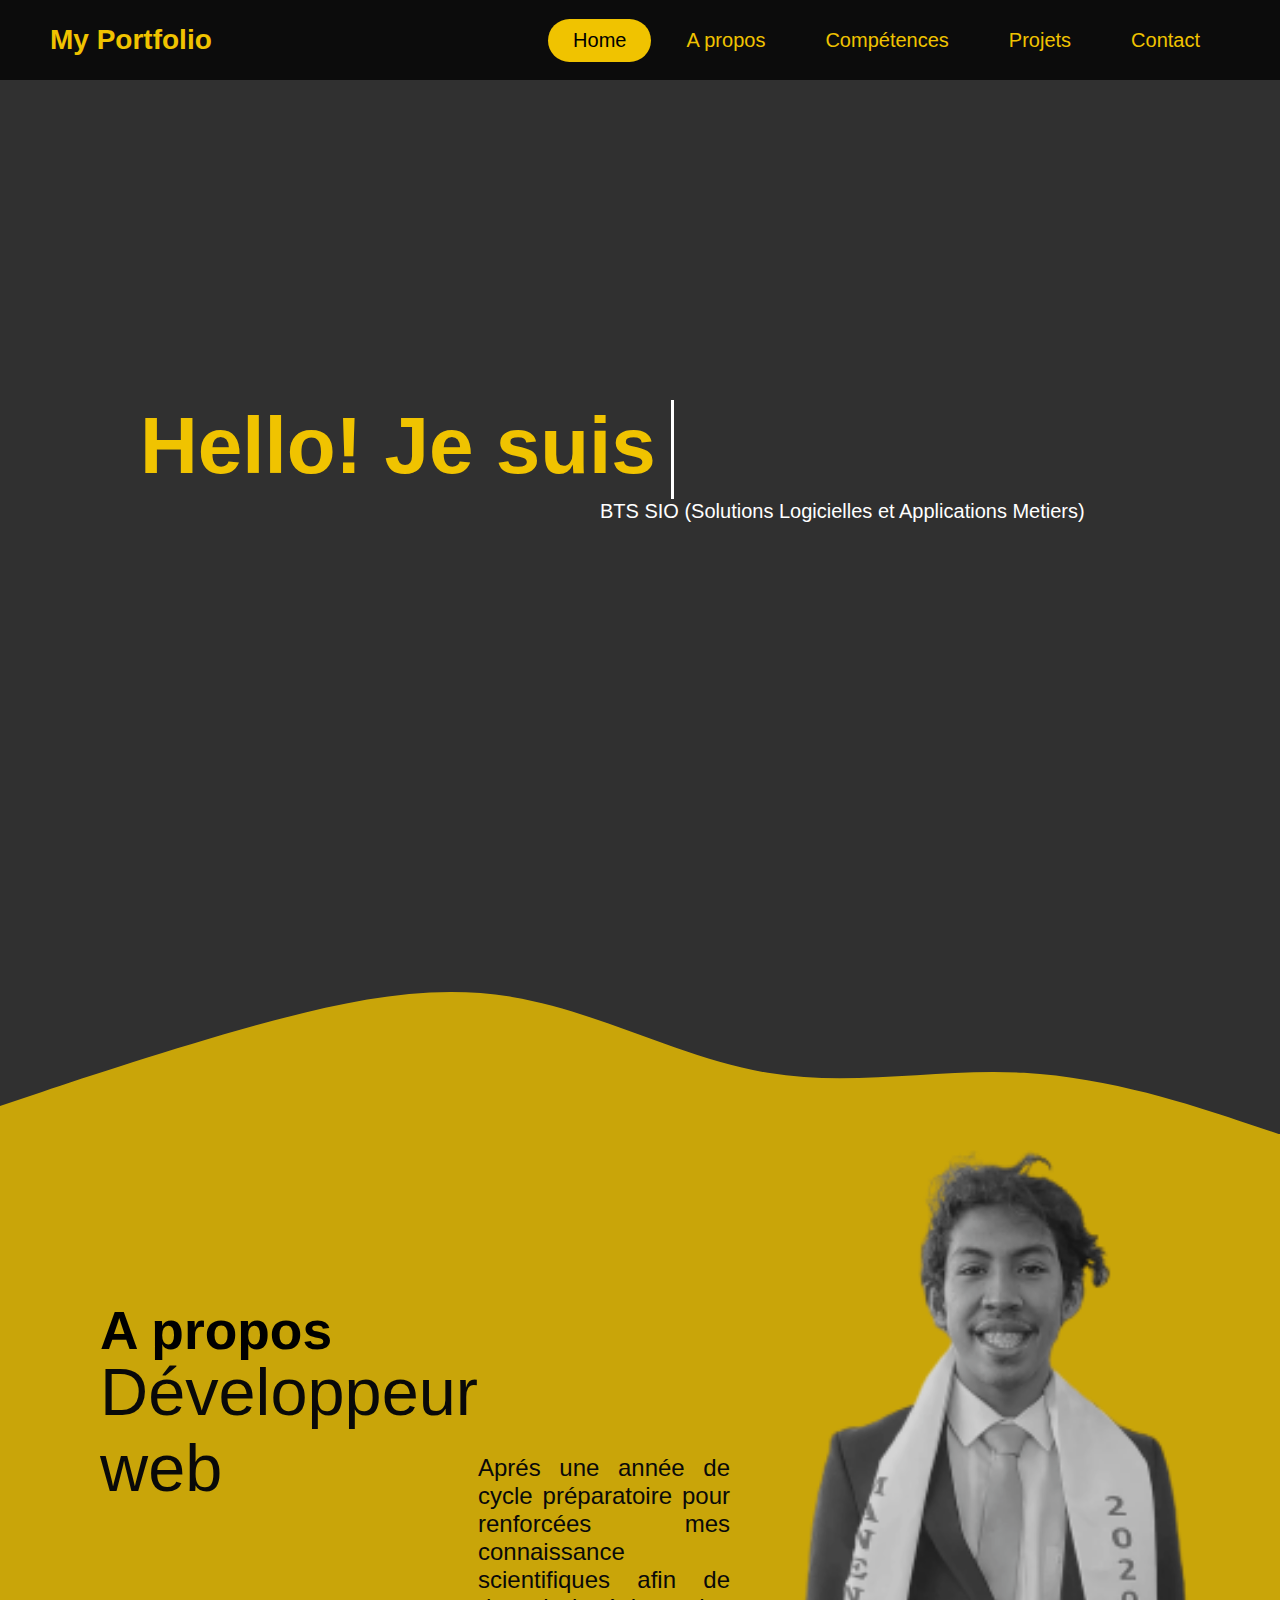
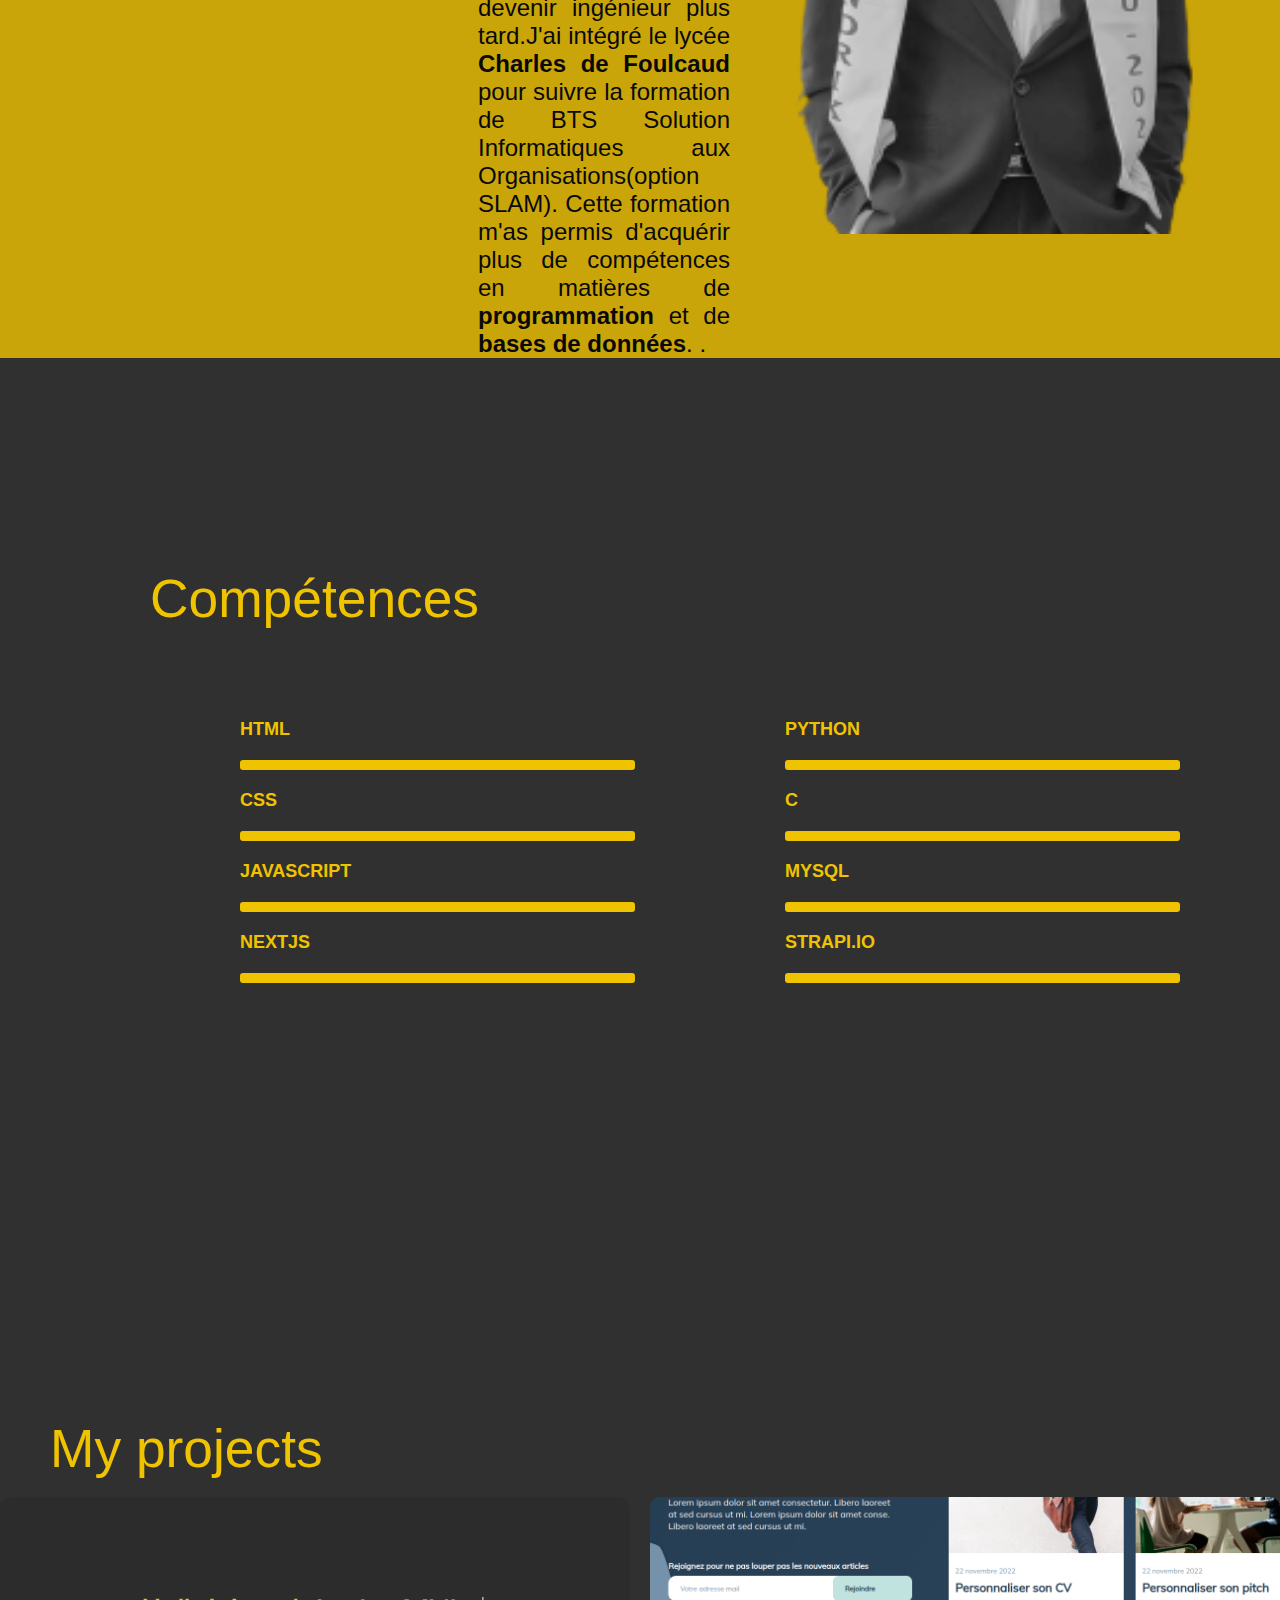
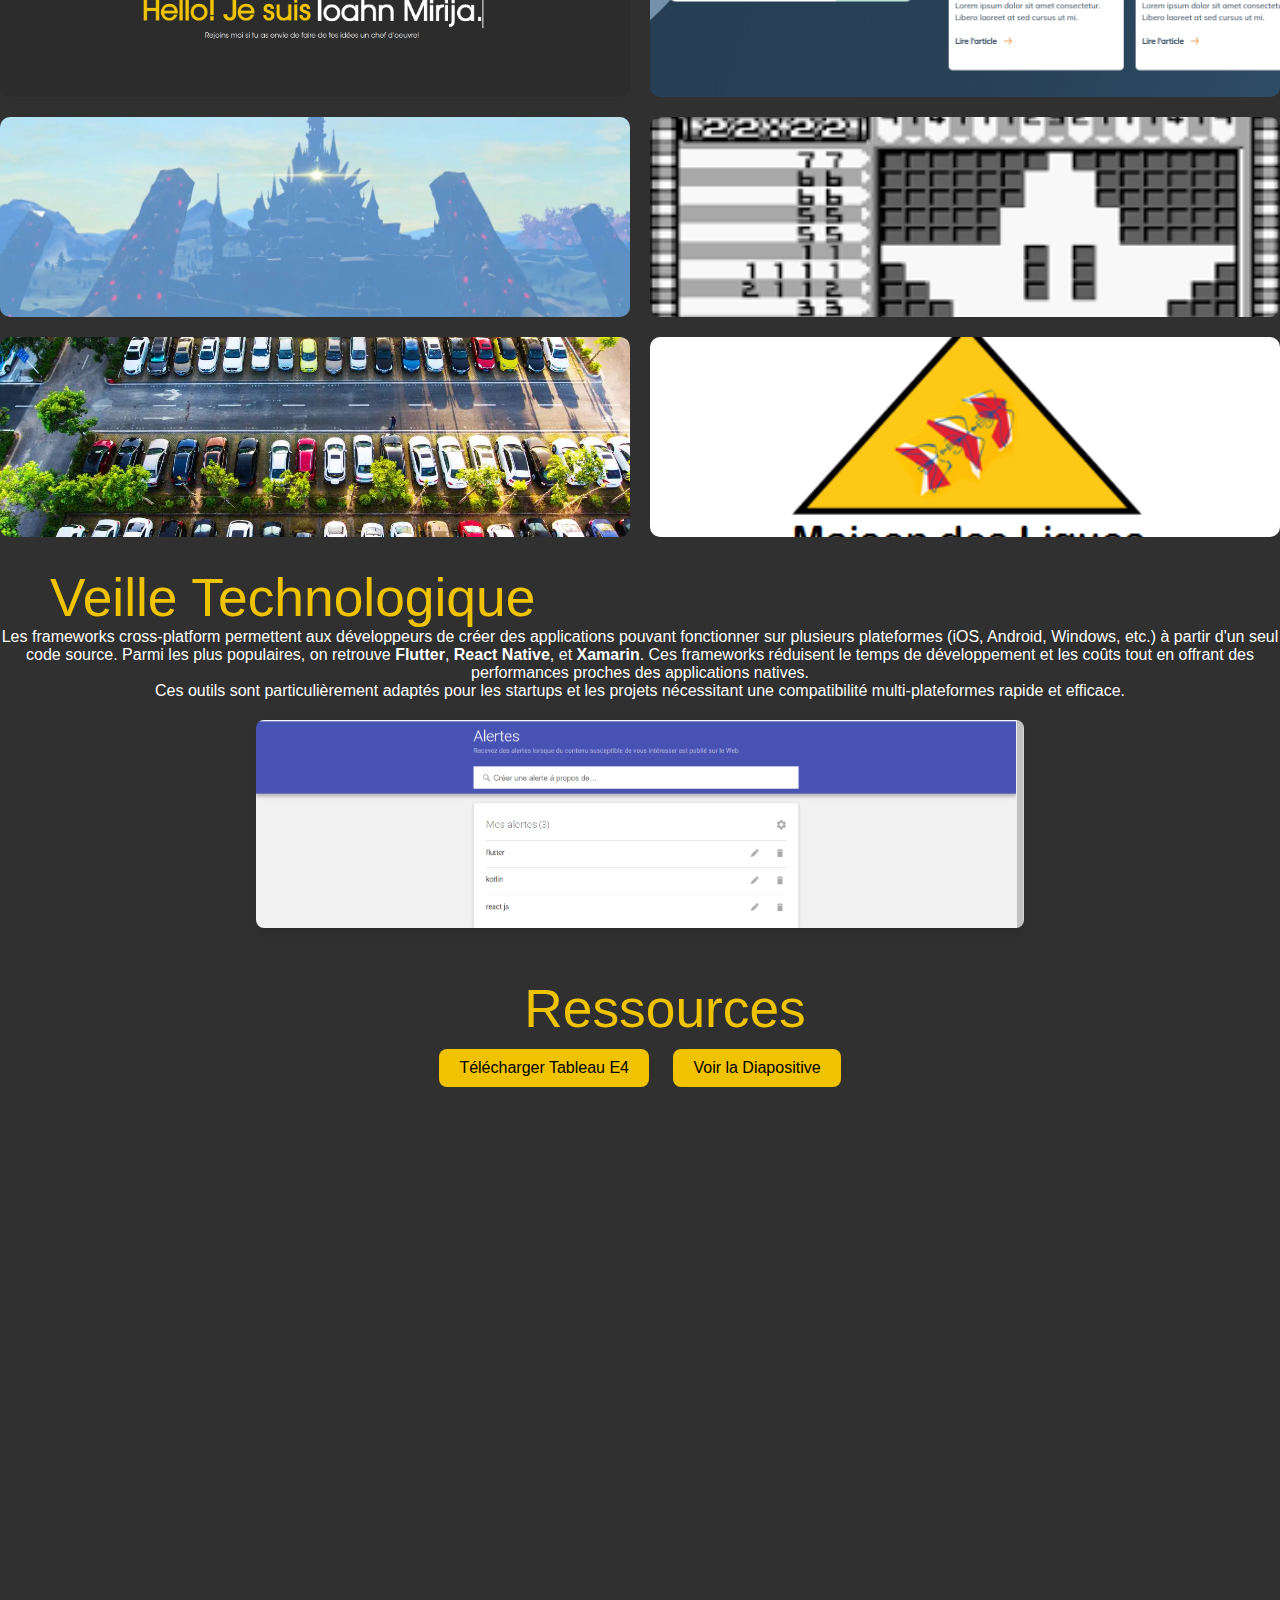
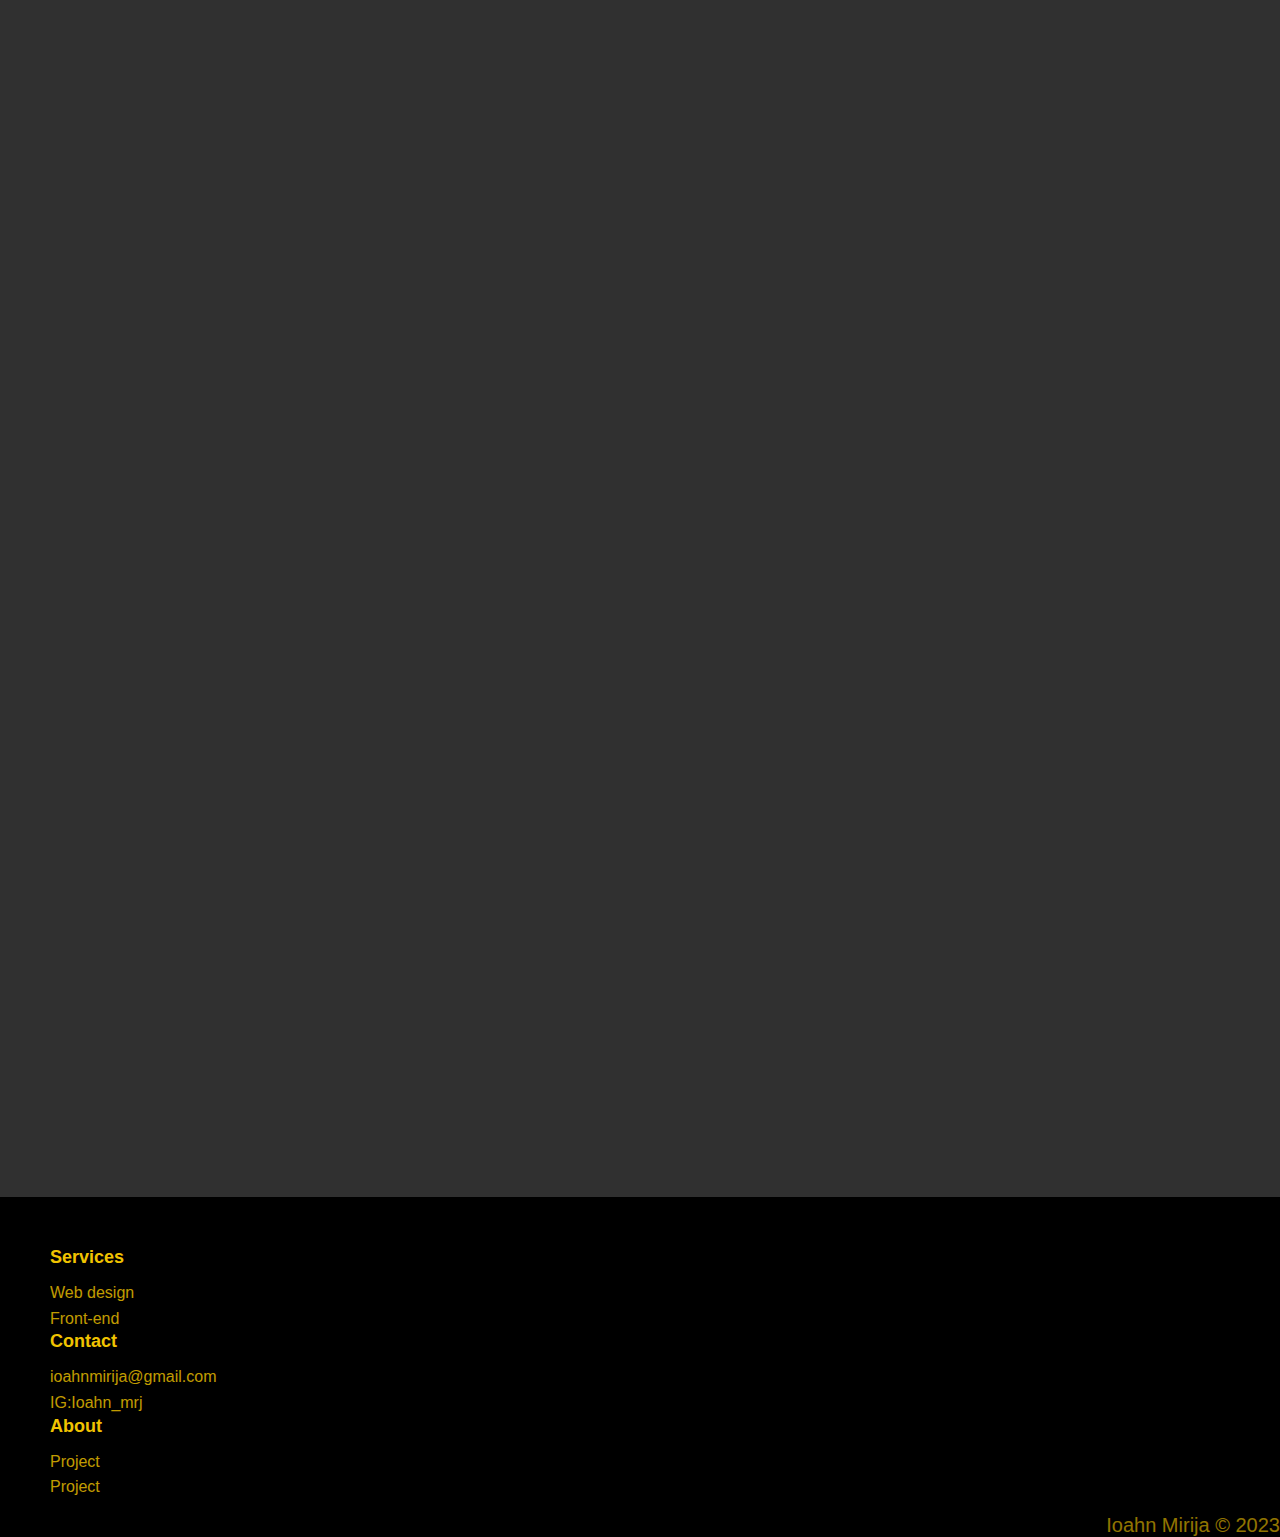
==== commit 78bf66b1: "Tableau E4" ====
--- a/index.html
+++ b/index.html
@@ -246,6 +246,40 @@
                 }, 5000);
             });
         </script>
+
+    
+</div>
+<div class="resources" style="margin-top: 40px; text-align: center;">
+    <div class="title">Ressources</div>
+    
+
+
+    <a href="./Ressources/6- Annexe 6-1 - Tableau de synthèse - Epreuve E4 - BTS SIO 2023 (1).xlsx" 
+       download="Tableau_E4.xlsx" 
+       style="display: inline-block; 
+              margin: 10px; 
+              padding: 10px 20px; 
+              background-color: #f0c300; 
+              color: black; 
+              text-decoration: none; 
+              border-radius: 8px; 
+              font-size: 16px;">
+        Télécharger Tableau E4
+    </a>
+    
+
+    <a href="./Ressources/Engineer.pdf" target="_blank" 
+       style="display: inline-block; 
+              margin: 10px; 
+              padding: 10px 20px; 
+              background-color: #f0c300; 
+              color: black; 
+              text-decoration: none; 
+              border-radius: 8px; 
+              font-size: 16px;">
+        Voir la Diapositive
+    </a>
+</div>
         
 </body>
 
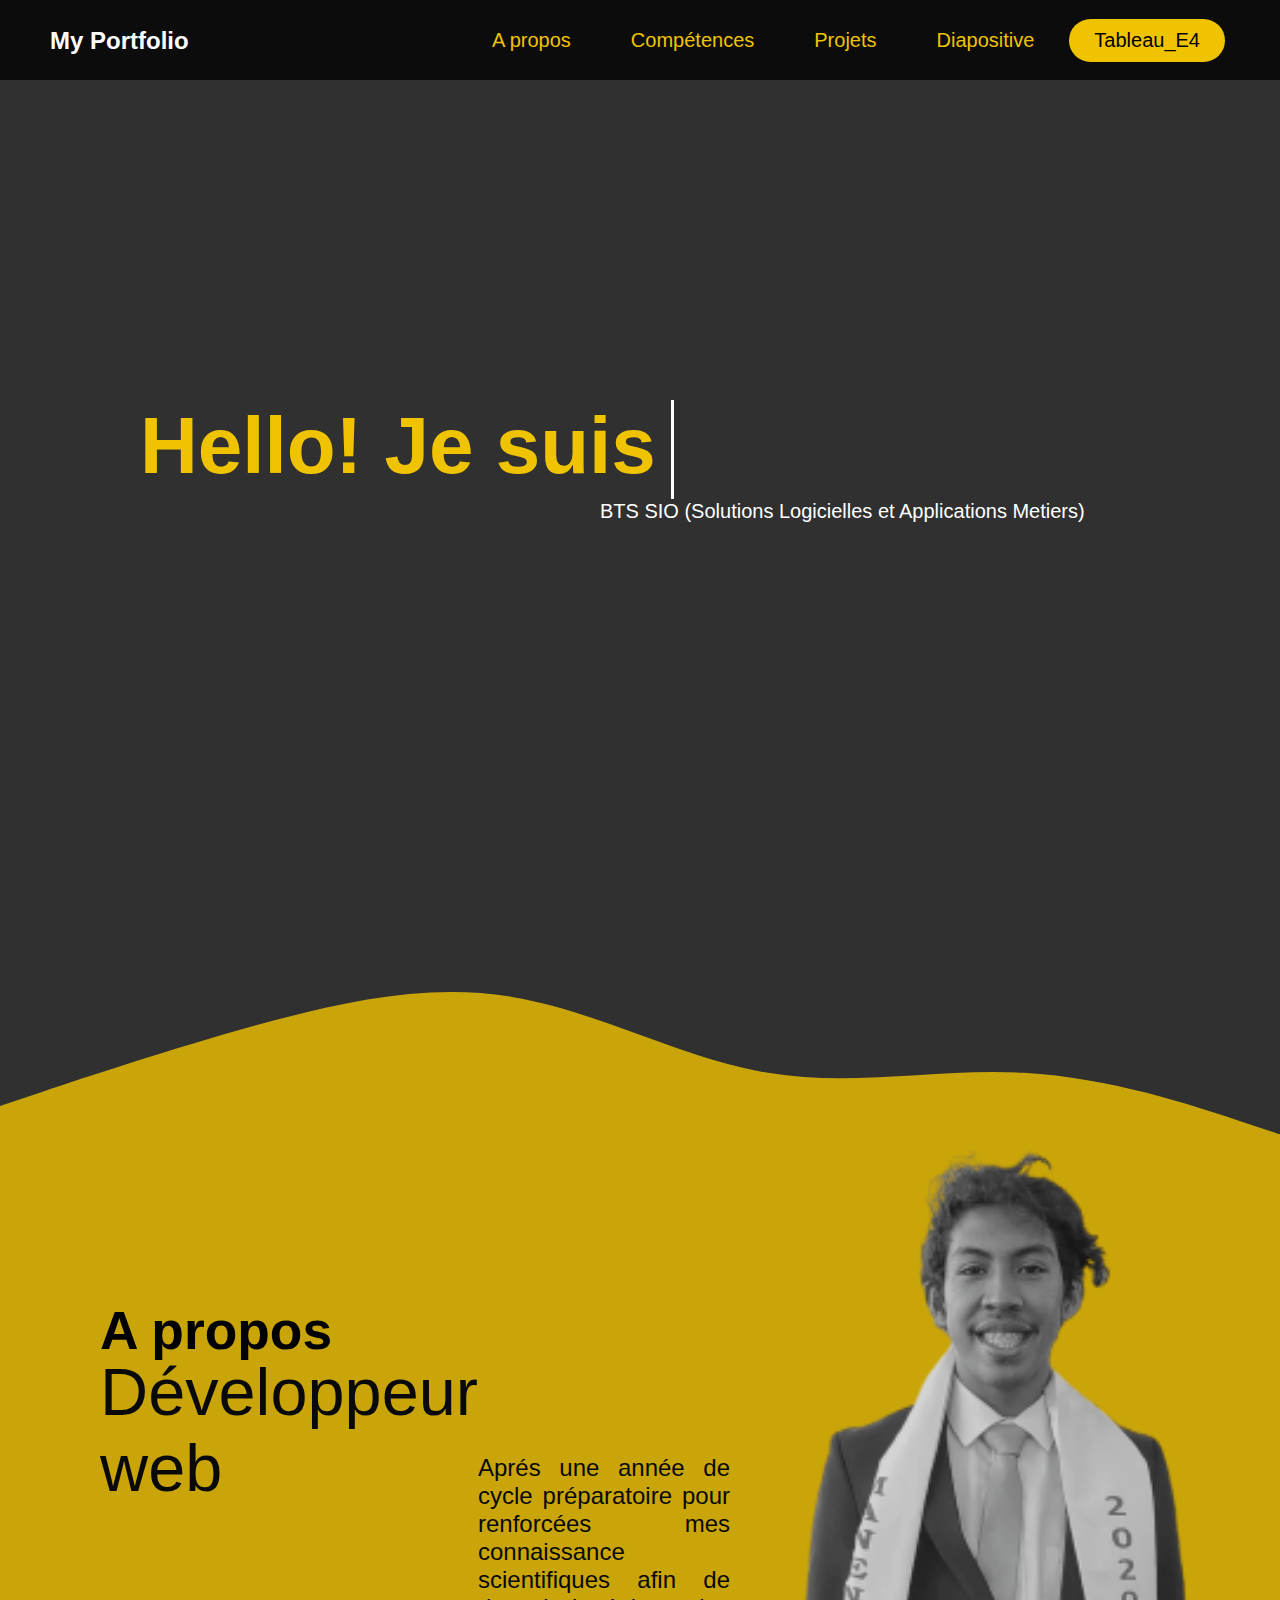
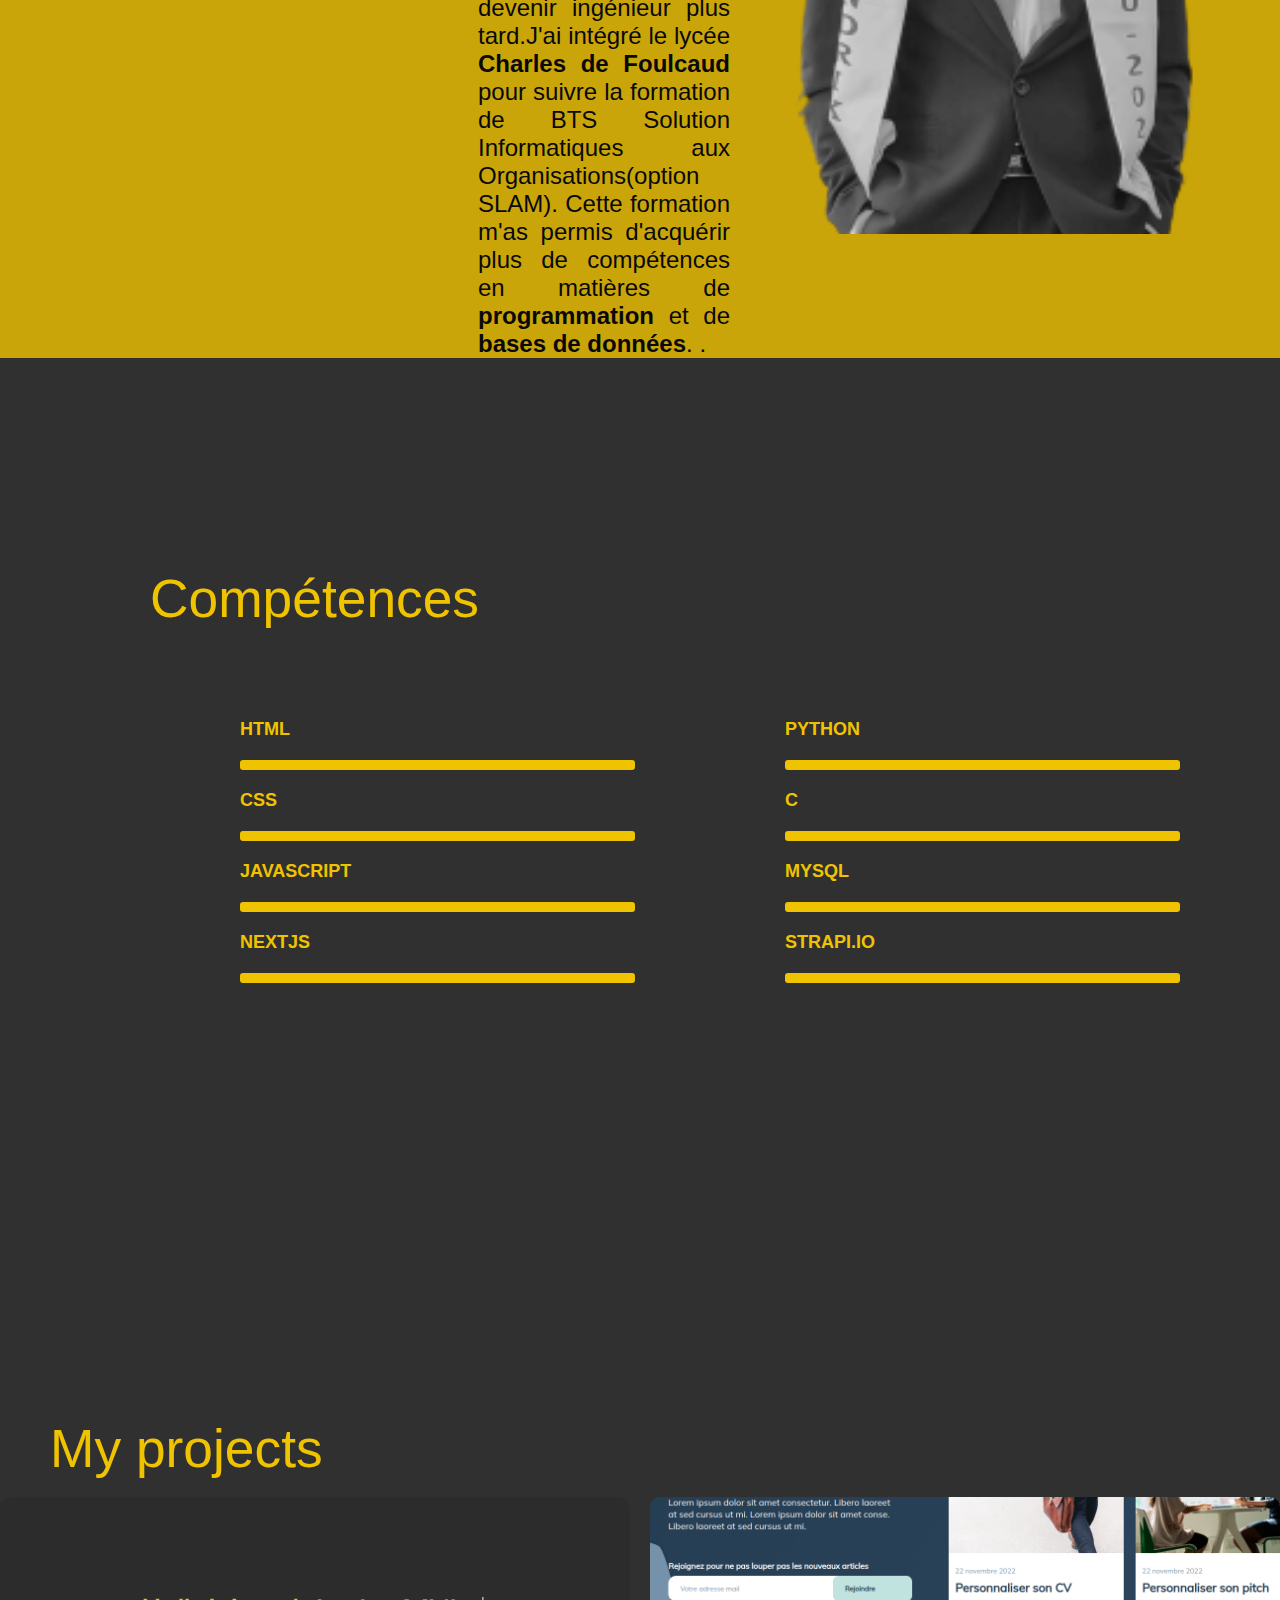
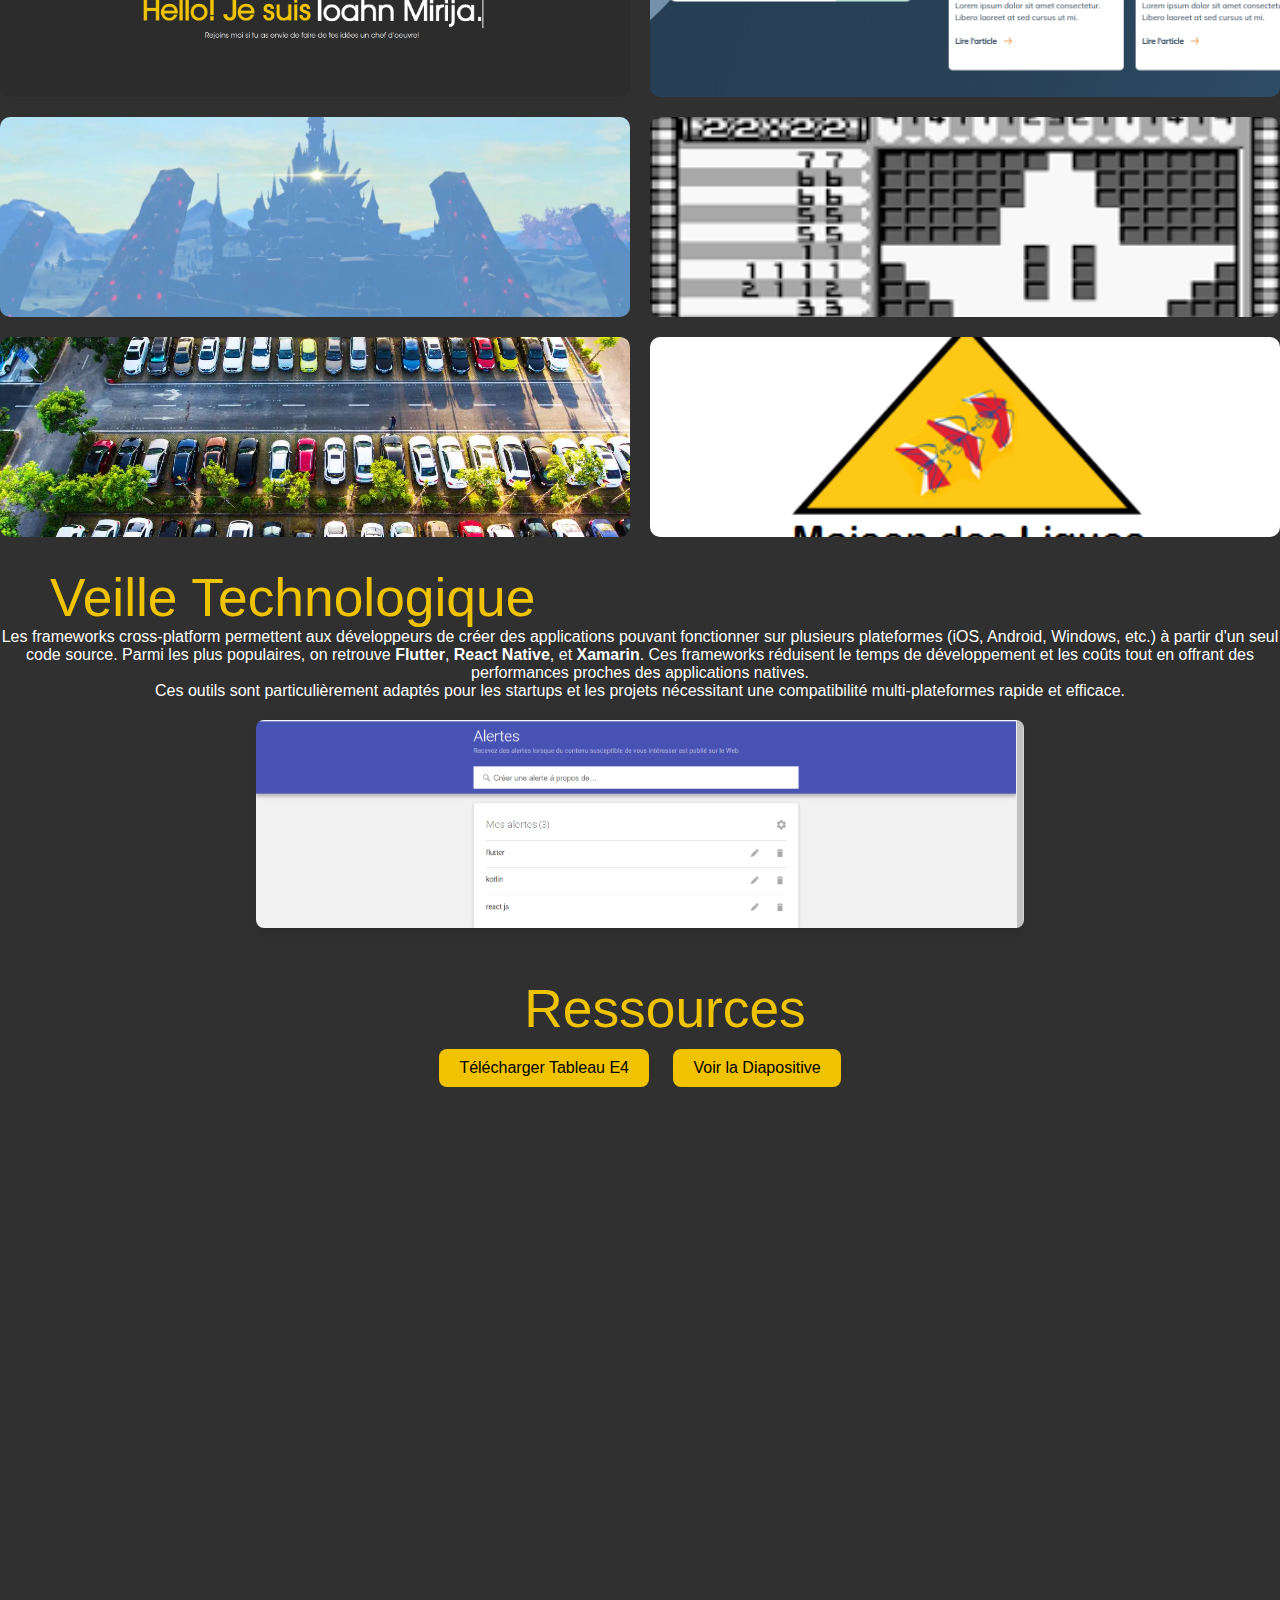
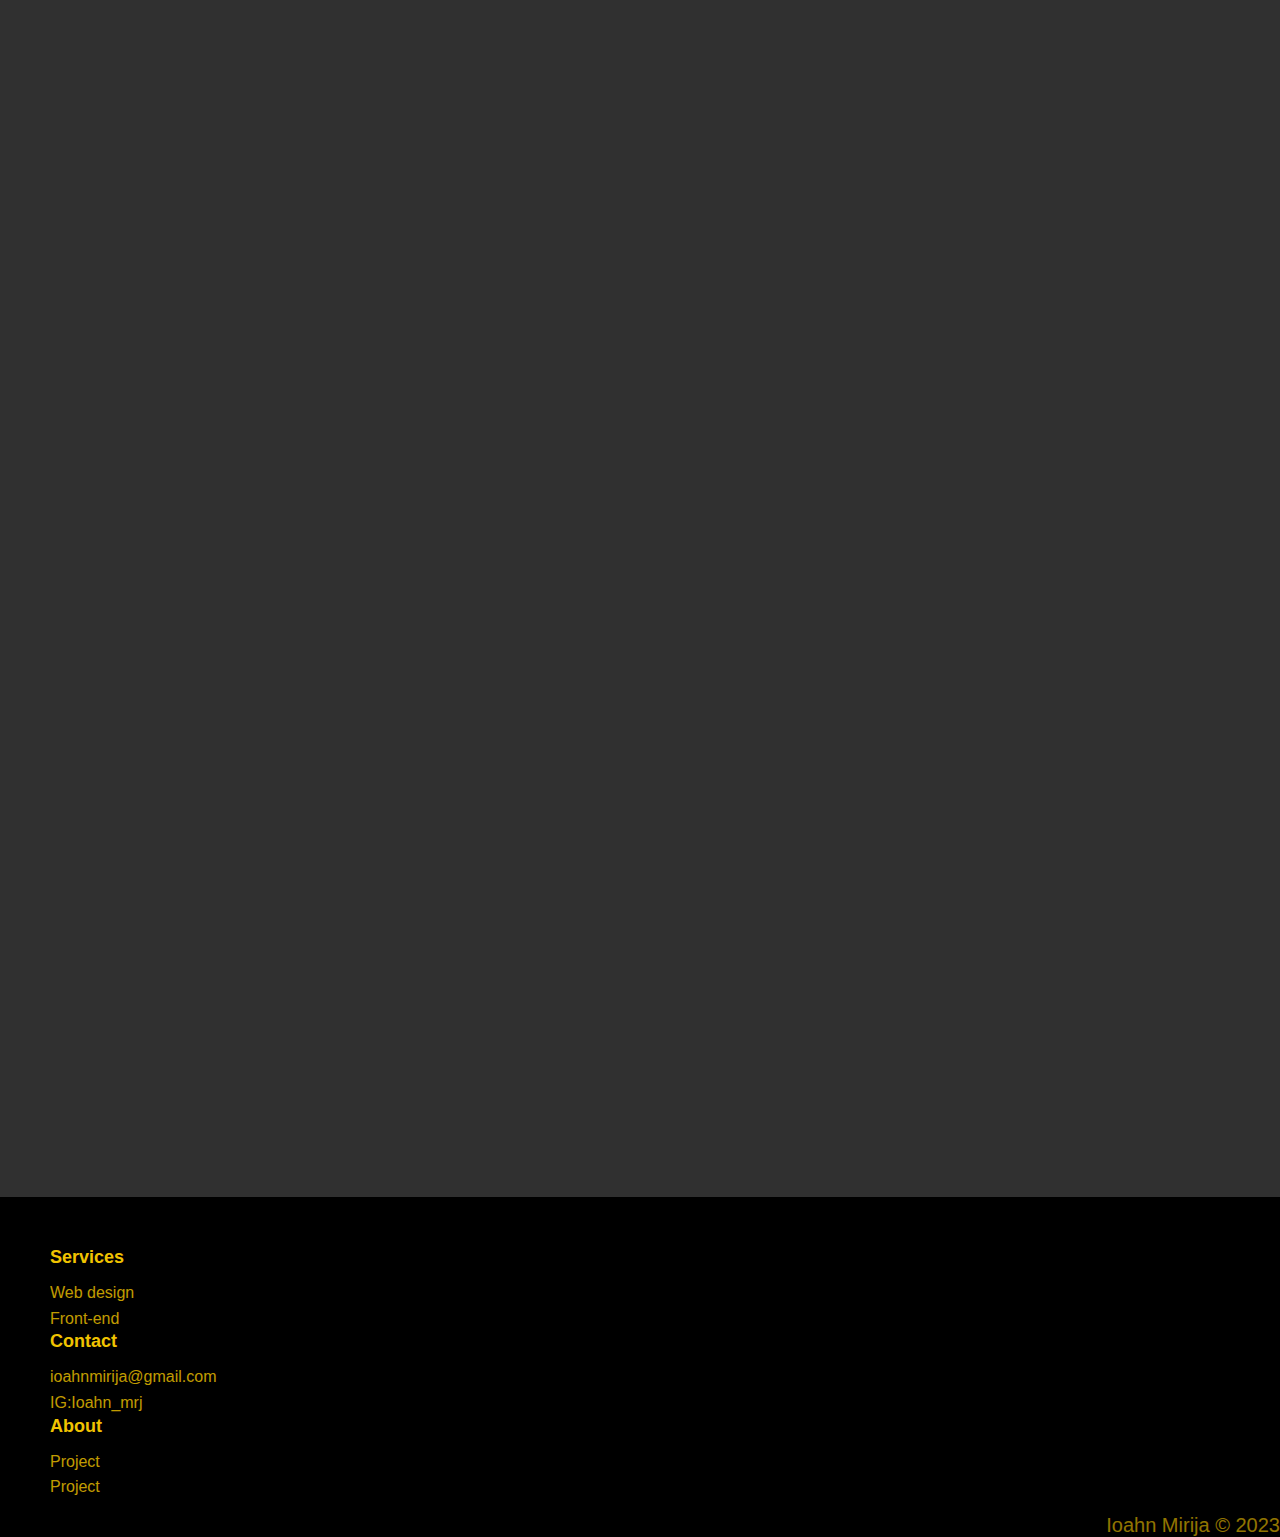
==== commit af34cd0c: "tableau E5" ====
--- a/index.html
+++ b/index.html
@@ -11,33 +11,38 @@
                 
 </head>
 
-    <Header>
-        <div class="logo">My Portfolio</div>
-        <div class="navItems">
-            <div class="line"></div>
-            <div class="line"></div>
-            <div class="line"></div>
-        </div>
-        <nav class="nav-bar">
-            <ul>
-                <li>
-                    <a href="" class="active">Home</a>
-                </li>
-                <li>
-                    <a href="#about">A propos</a>
-                </li>
-                <li>
-                    <a href="#skills">Compétences</a>
-                </li>
-                <li>
-                    <a href="#projects">Projets</a>
-                </li>
-                <li>
-                    <a href="#contact">Contact</a>
-                </li>
-            </ul>
-        </nav> 
-    </Header>
+<Header>
+    <div class="logo">
+        <a href="index.html" class="logo-text">My Portfolio</a>
+    </div>
+    <div class="navItems">
+        <div class="line"></div>
+        <div class="line"></div>
+        <div class="line"></div>
+    </div>
+    <nav class="nav-bar">
+        <ul>
+            <li>
+                <a href="#about">A propos</a>
+            </li>
+           
+            <li>
+                <a href="#skills">Compétences</a>
+            </li>
+            <li>
+                <a href="#projects">Projets</a>
+            </li>
+            
+            <li>
+                <a href="#diapositive" >Diapositive</a>
+            </li>
+            <li>
+                <a href="#resources" class="active">Tableau_E4</a>
+            </li>
+        </ul>
+    </nav>
+</Header>
+
     <script>
         navItems = document.querySelector(".navItems");
         navItems.onclick = function() {
@@ -64,9 +69,9 @@
                 </div>
             </div>
         </div>
-        <div class="h2">BTS SIO (Solutions Logicielles et Applications Metiers)</div>
-        
-        <div id="about" class="about">A propos</div>
+        <div  class="h2">BTS SIO (Solutions Logicielles et Applications Metiers)</div>
+        
+        <div  id="about" class="about">A propos</div>
         <svg xmlns="http://www.w3.org/2000/svg" viewBox="0 0 1440 320"><path fill="#f0c300" fill-opacity="0.8" d="M0,288L48,272C96,256,192,224,288,197.3C384,171,480,149,576,165.3C672,181,768,235,864,250.7C960,267,1056,245,1152,250.7C1248,256,1344,288,1392,304L1440,320L1440,320L1392,320C1344,320,1248,320,1152,320C1056,320,960,320,864,320C768,320,672,320,576,320C480,320,384,320,288,320C192,320,96,320,48,320L0,320Z"></path></svg>
         
         <div class="About">
@@ -225,7 +230,7 @@
         </p>
     </div>
 
-    <img src="pictures/Google Alert.png" 
+    <img  id="resources" src="pictures/Google Alert.png" 
          alt="Frameworks Cross-Platform" 
          class="definition-image" 
          style="display: block; 
@@ -235,6 +240,7 @@
                 height: auto; 
                 border-radius: 8px; 
                 box-shadow: 0 4px 6px rgba(0, 0, 0, 0.1);">
+               
 </div>
 
         
@@ -249,12 +255,9 @@
 
     
 </div>
-<div class="resources" style="margin-top: 40px; text-align: center;">
+<div  class="resources"  style="margin-top: 40px; text-align: center;">
     <div class="title">Ressources</div>
-    
-
-
-    <a href="./Ressources/6- Annexe 6-1 - Tableau de synthèse - Epreuve E4 - BTS SIO 2023 (1).xlsx" 
+    <a  href="./Ressources/6- Annexe 6-1 - Tableau de synthèse - Epreuve E4 - BTS SIO 2023 (1).xlsx" 
        download="Tableau_E4.xlsx" 
        style="display: inline-block; 
               margin: 10px; 
--- a/css/header.css
+++ b/css/header.css
@@ -91,3 +91,13 @@
     }
 }
 
+.logo-text {
+    color: white;
+    text-decoration: none; /* Retire le soulignement */
+    font-size: 24px; /* Taille de la police */
+    font-weight: bold;
+}
+
+.logo-text:hover {
+    opacity: 0.8; /* Effet léger au survol */
+}
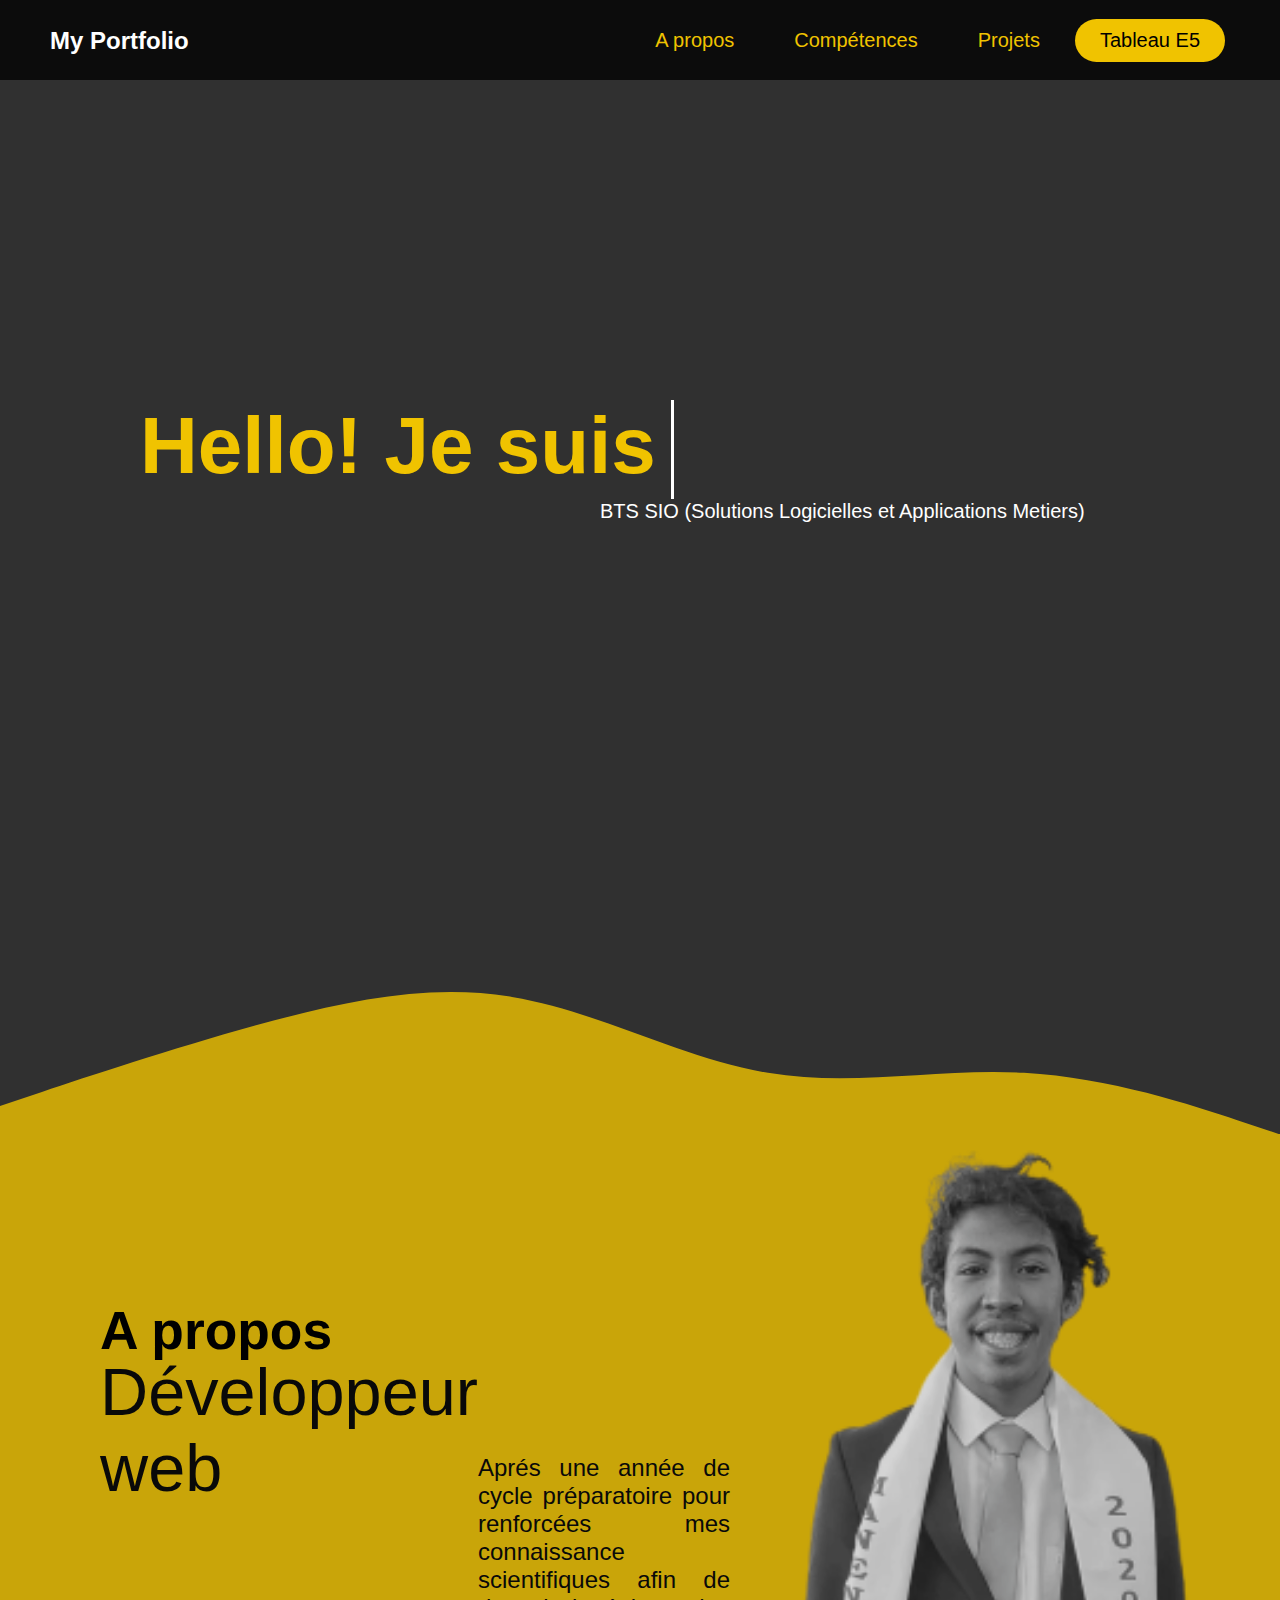
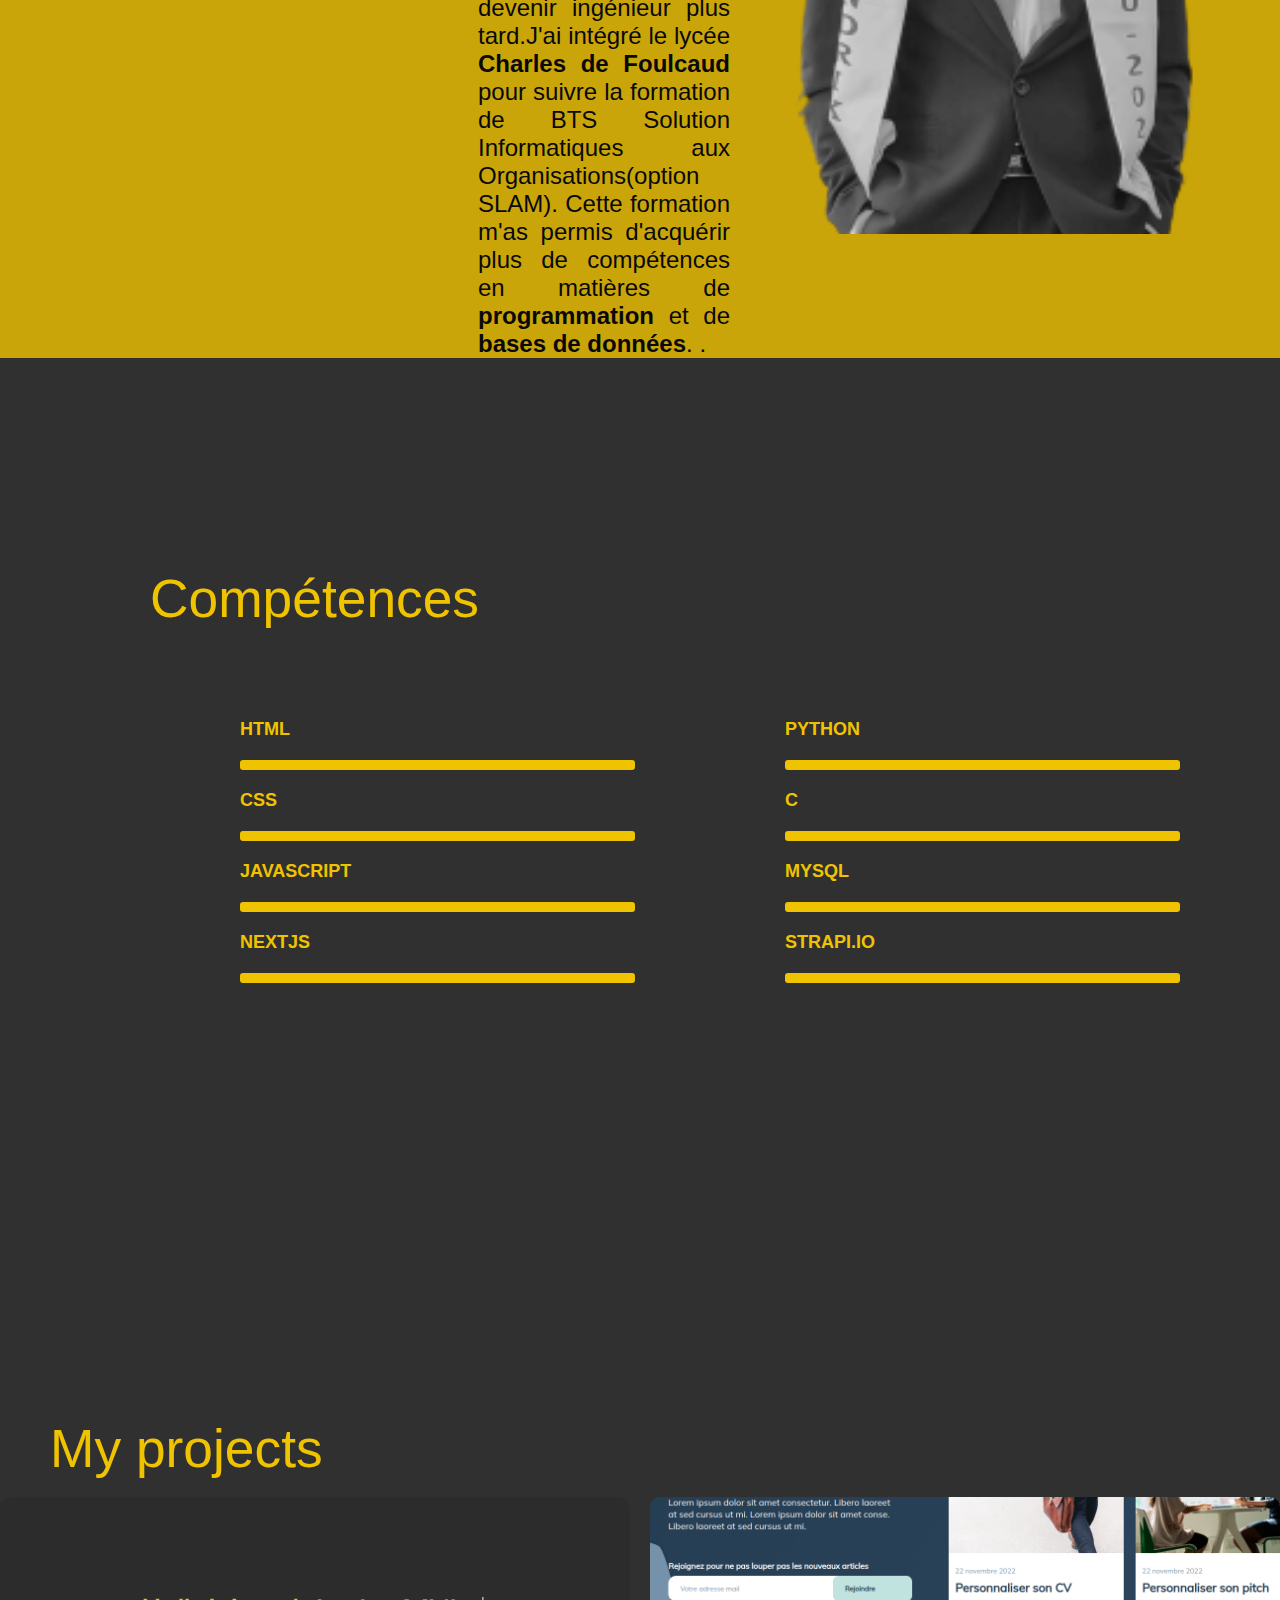
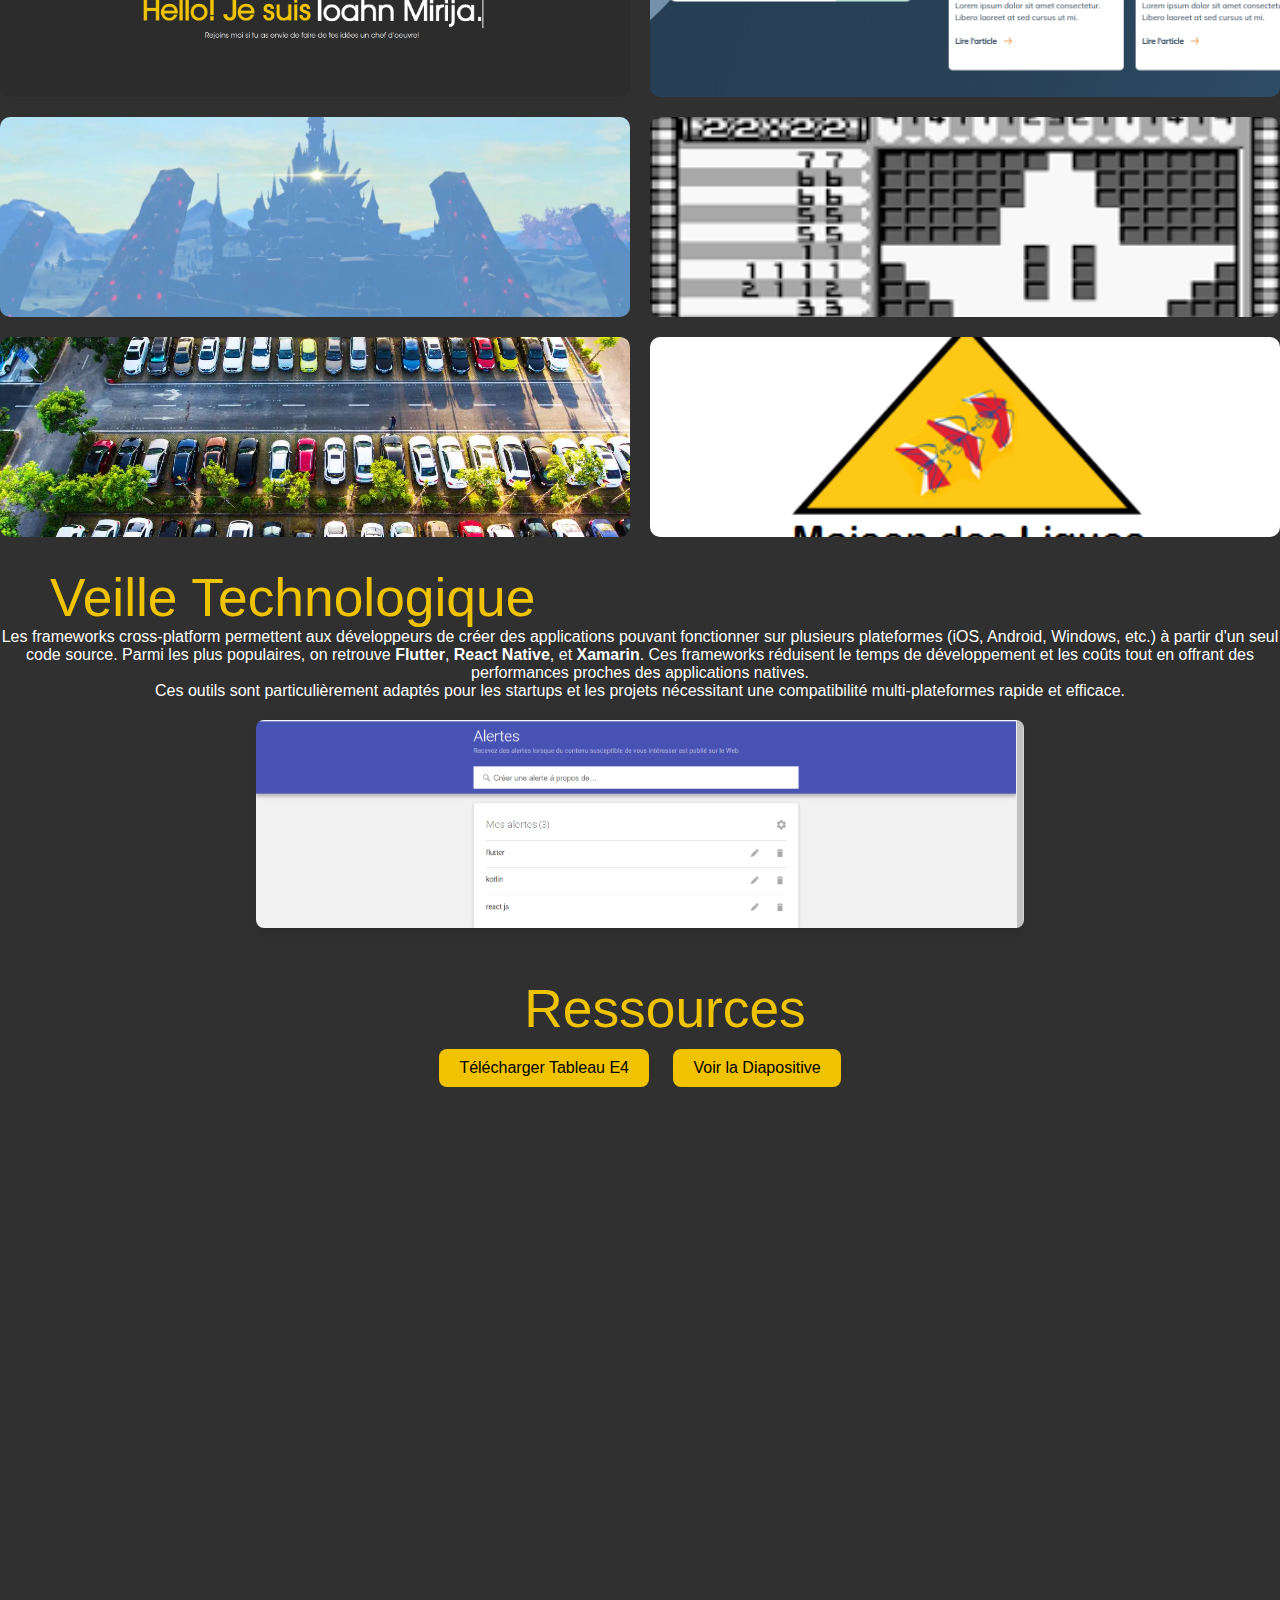
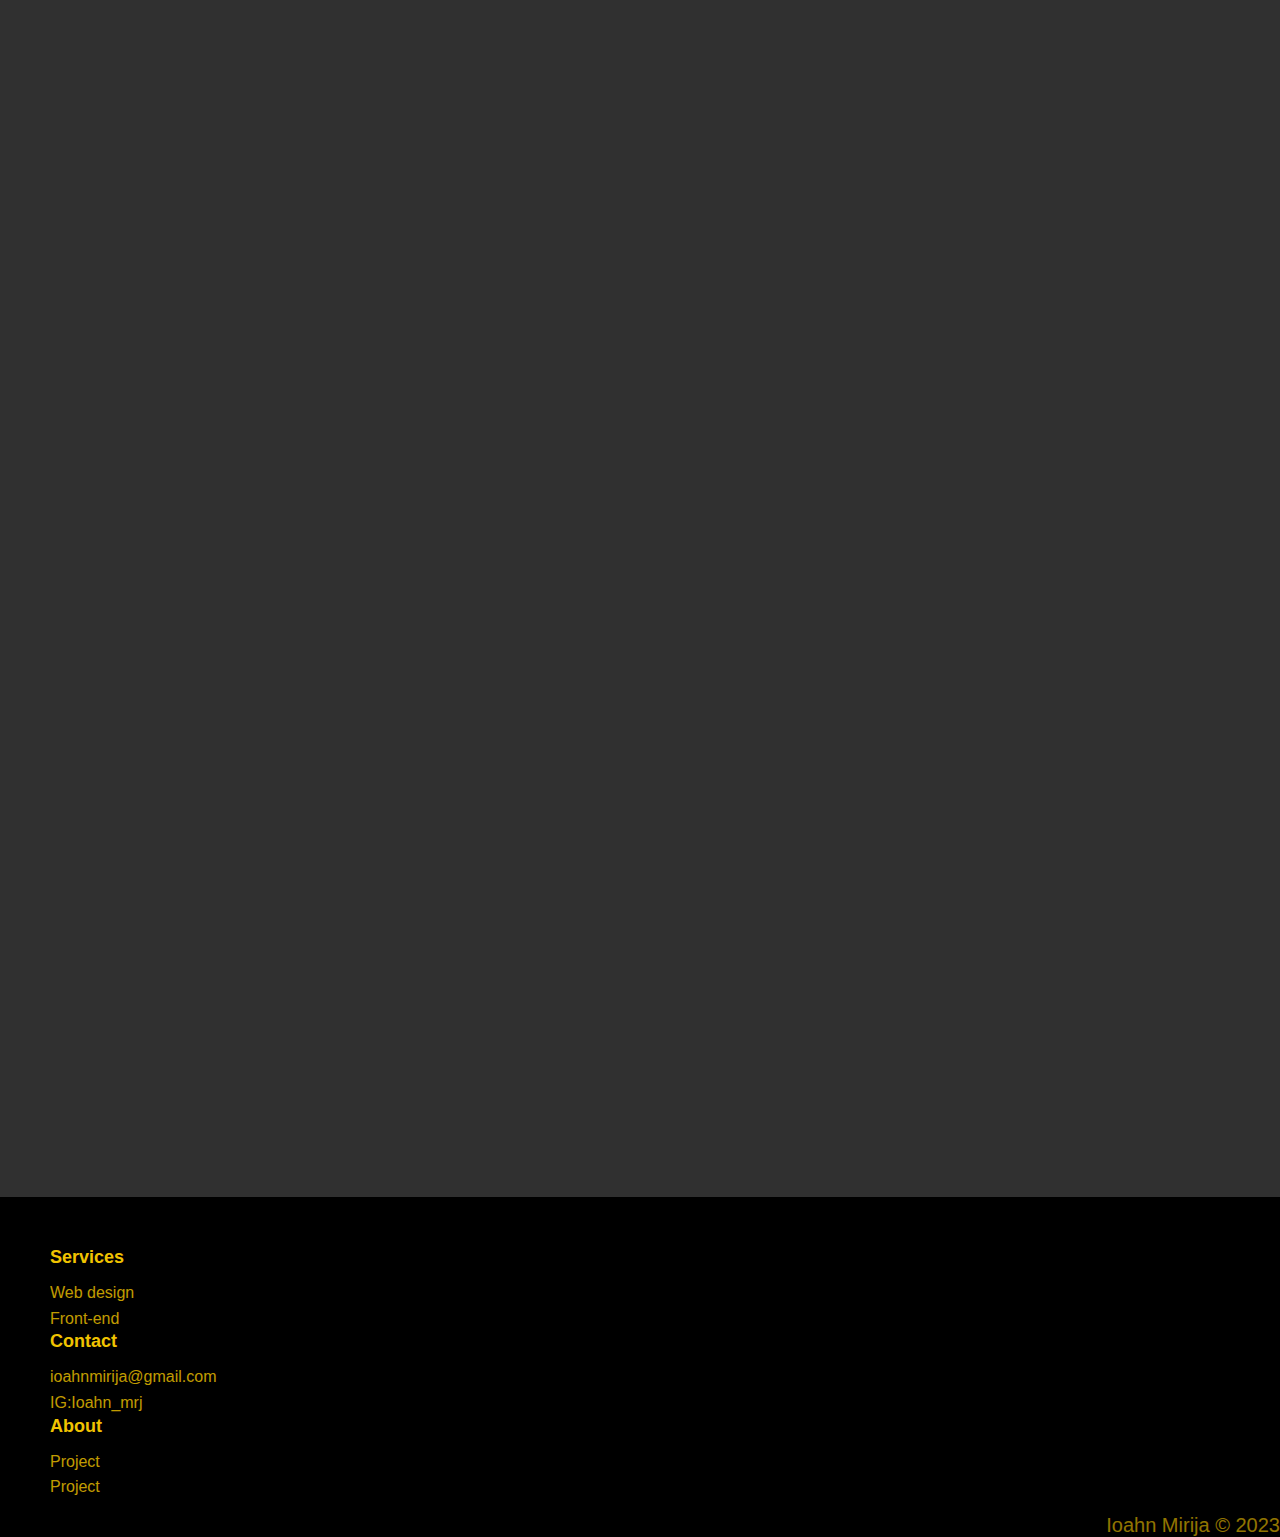
==== commit 06e8328c: "tableau E5" ====
--- a/index.html
+++ b/index.html
@@ -34,10 +34,7 @@
             </li>
             
             <li>
-                <a href="#diapositive" >Diapositive</a>
-            </li>
-            <li>
-                <a href="#resources" class="active">Tableau_E4</a>
+                <a href="./Ressources/Fiche E5.pdf" class="active">Tableau E5</a>
             </li>
         </ul>
     </nav>
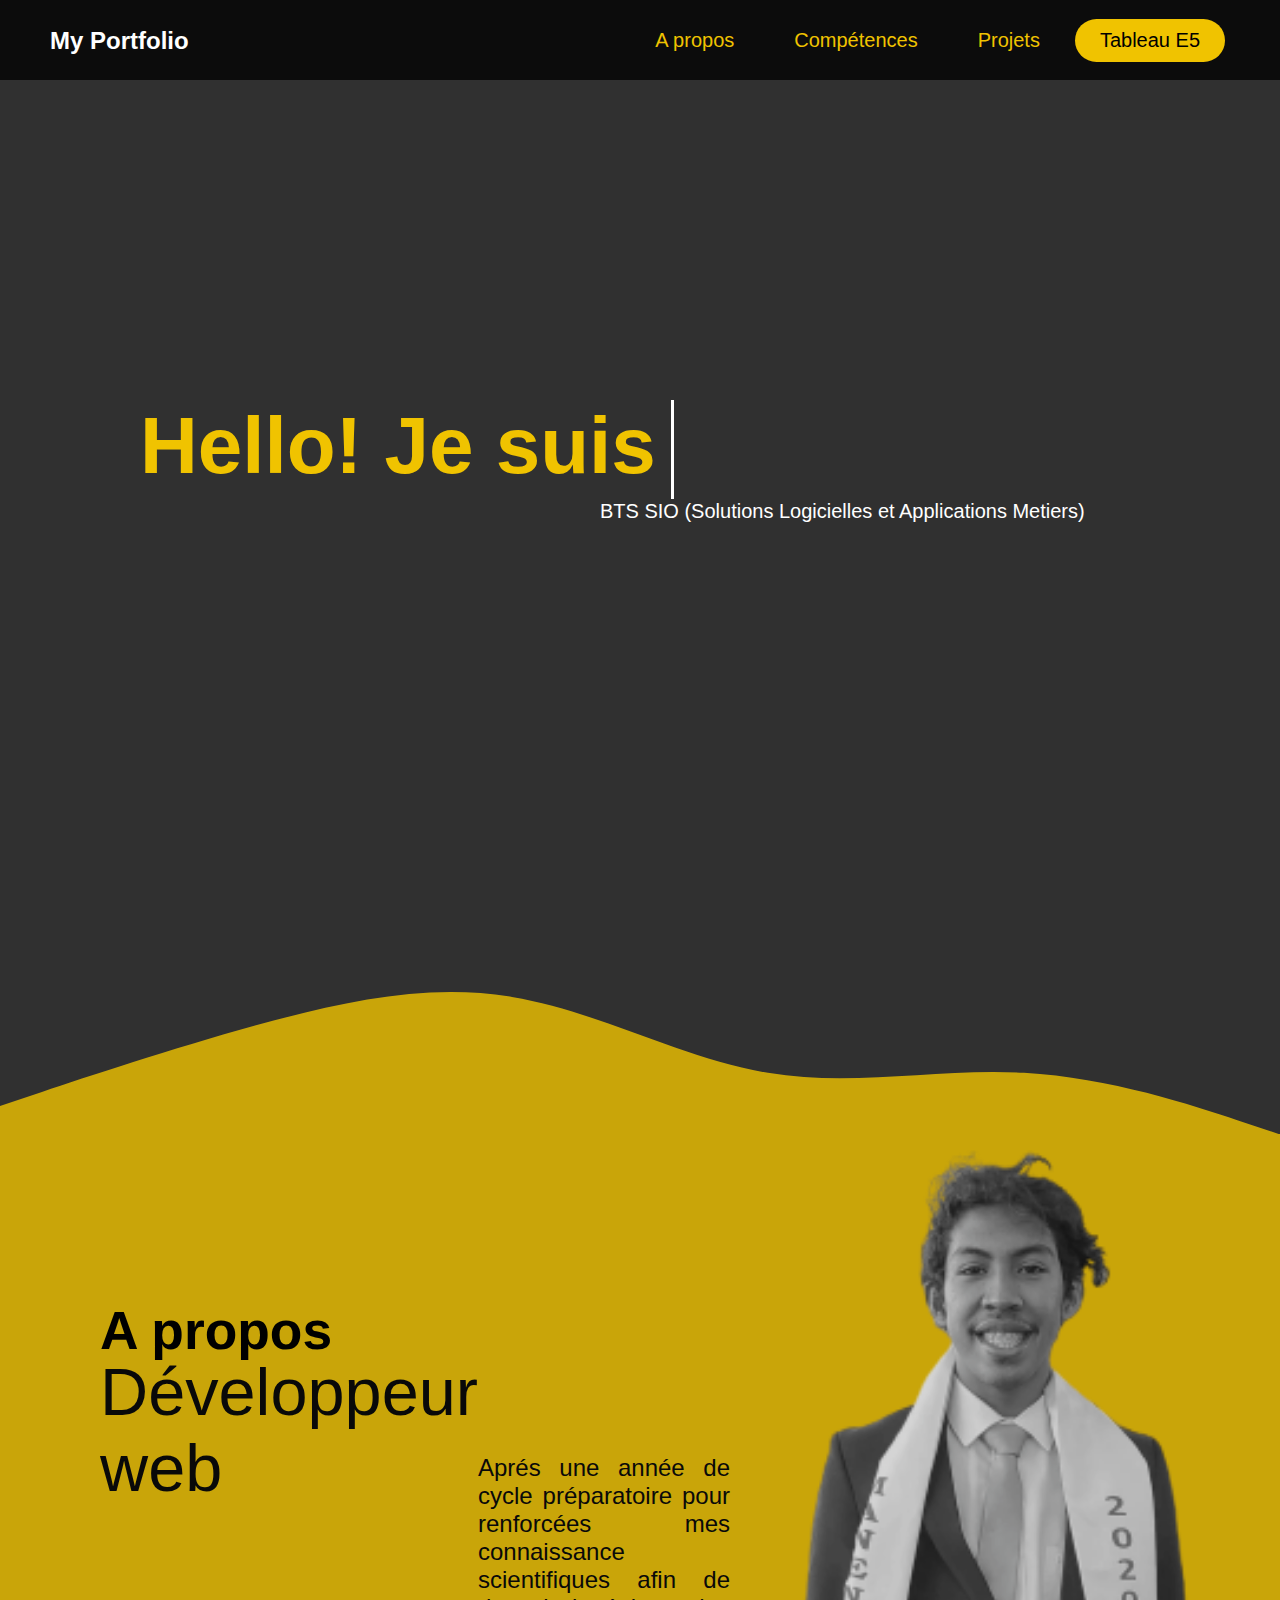
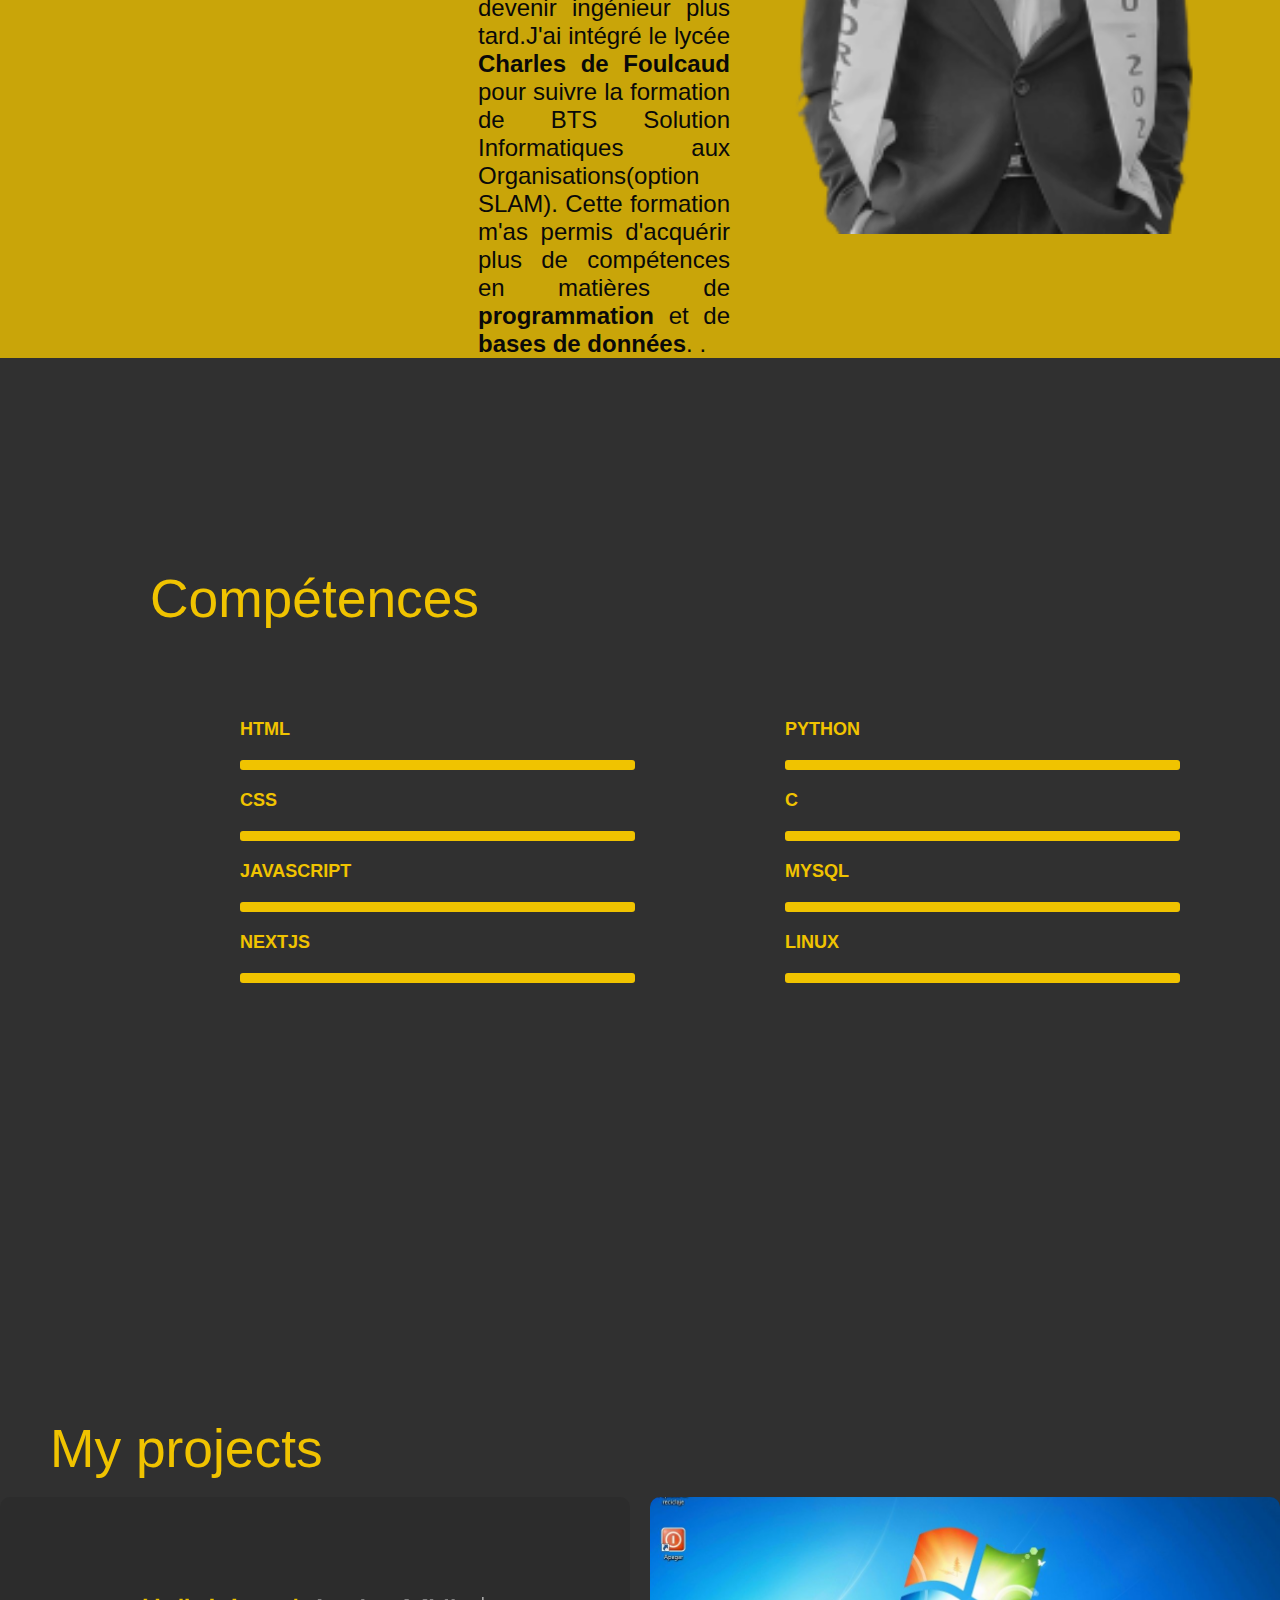
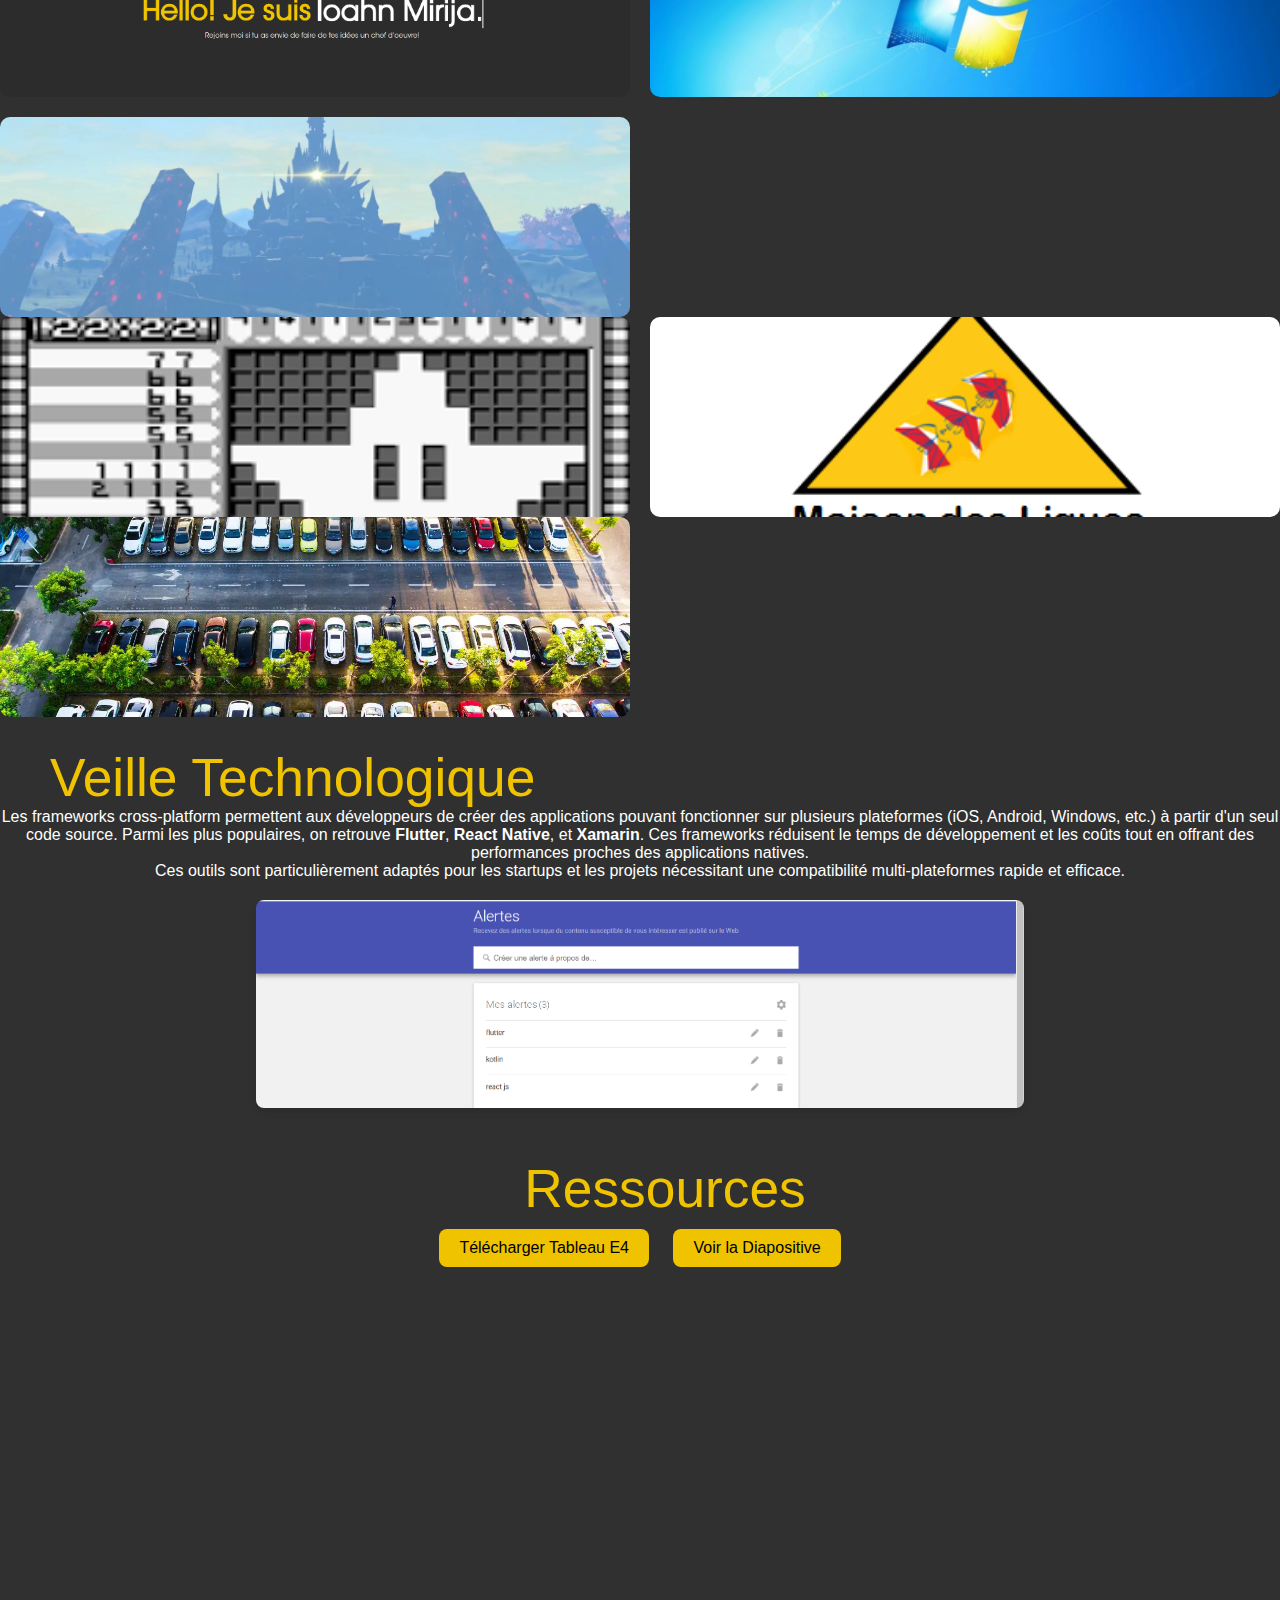
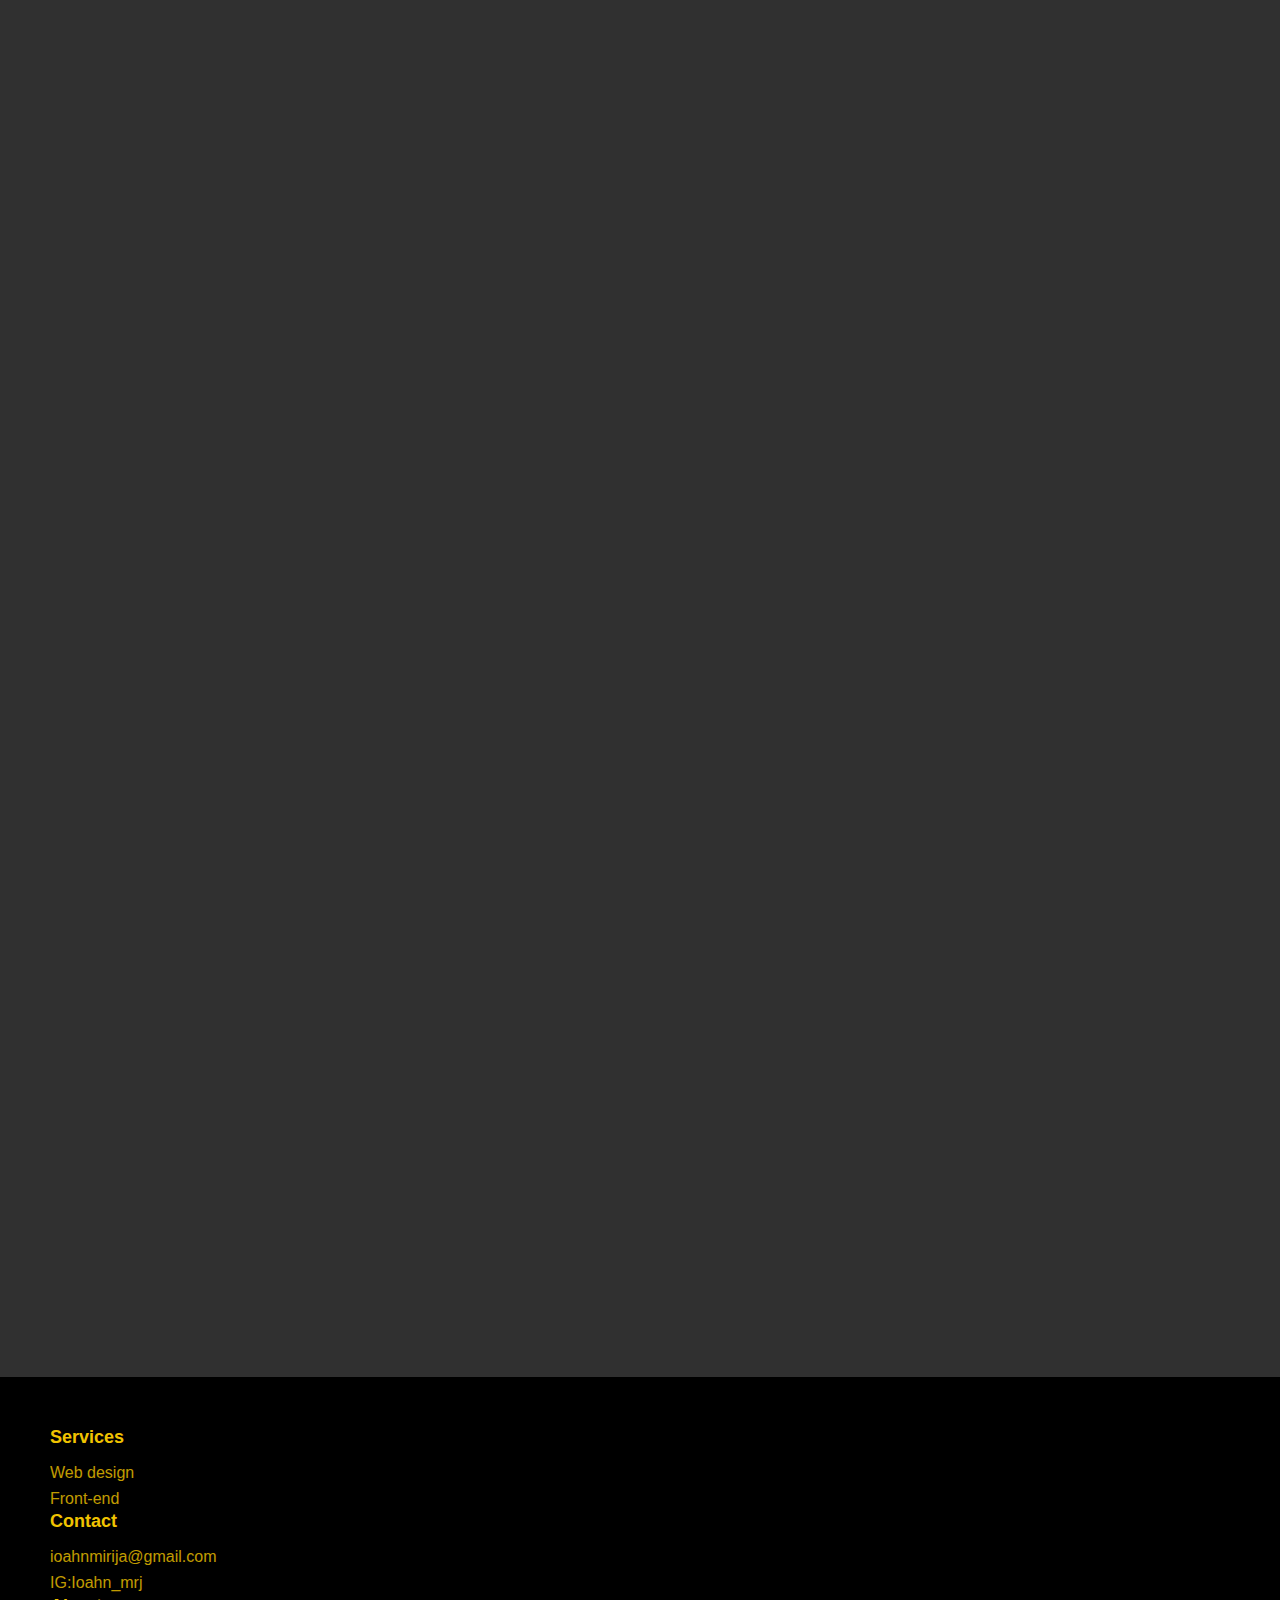
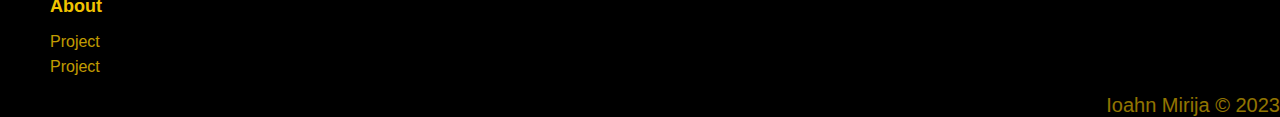
==== commit 427b03ce: "projet" ====
--- a/index.html
+++ b/index.html
@@ -136,7 +136,7 @@
               </div>
 
               <div class="skill">
-                <div class="skill-name">Strapi.io</div>
+                <div class="skill-name">Linux</div>
                 <div class="skill-bar">
               </div>
              </div>
@@ -160,12 +160,12 @@
                         </div>
                     </div>
                     <div class="project-item">
-                        <img class="project-image" src="pictures/MentorGoal.png" alt="MentorGoal">
-                        <div class="project-overlay">
-                            <div class="project-title">Mentor Goal</div>
+                        <img class="project-image" src="pictures/win7.jpg" alt="Win7">
+                        <div class="project-overlay">
+                            <div class="project-title">Windows SEVEN</div>
+                            <a href="./M2L.html" target="_blank">
                             <div class="project-description">
-                                Mentor Goal est un défi d'entreprise où on devait
-                                créer un blog pour aider les étudiants à faire leurs CV, lettre de motivation etc.On a utiliser strapi.io pour ajouter,modifier ou supprimer l'article qu'on publiait sur le site et du Html  ainsi que du Css pour la structure du site web.                            </div>
+                               Mise en place d'une machine virtuel afin d'installer windows seven et la création de différents utilisateurs en choisissant leurs droits.</div>
                         </div>
                     </div>
                     <div class="project-item">
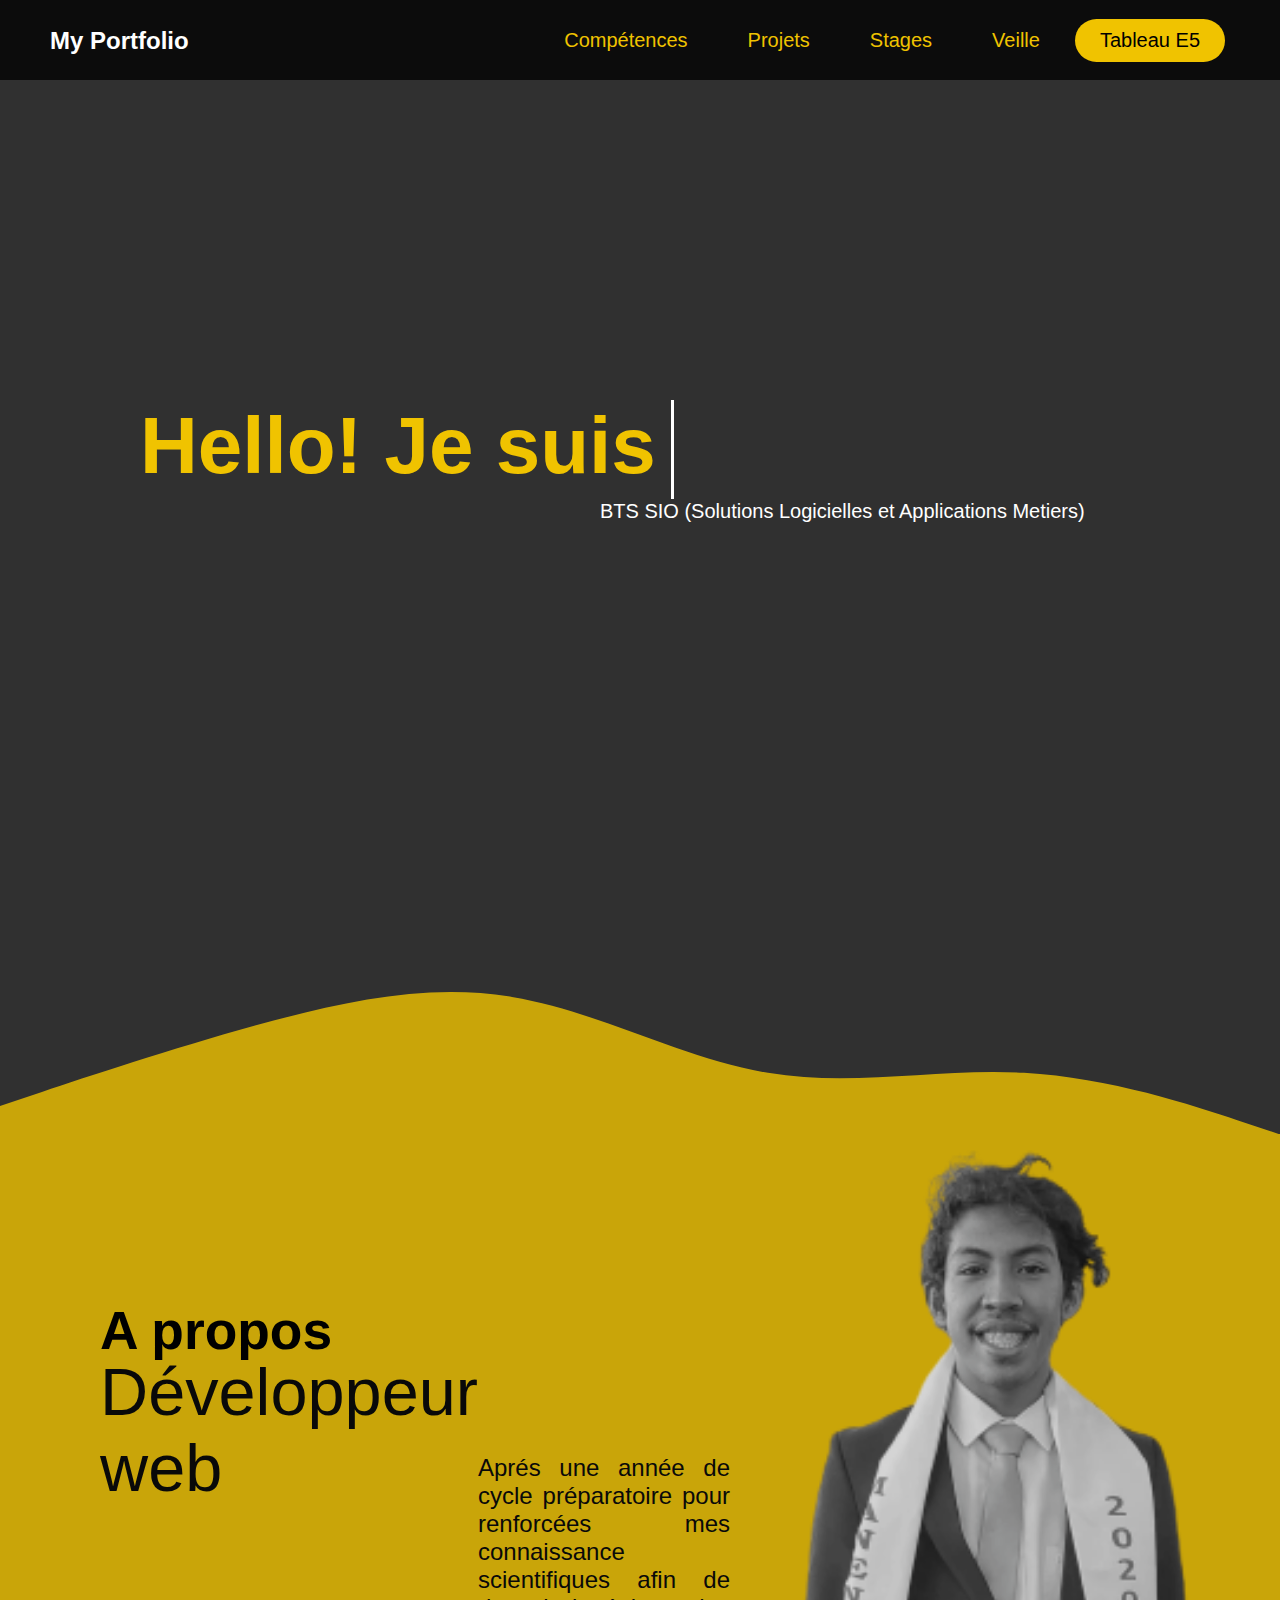
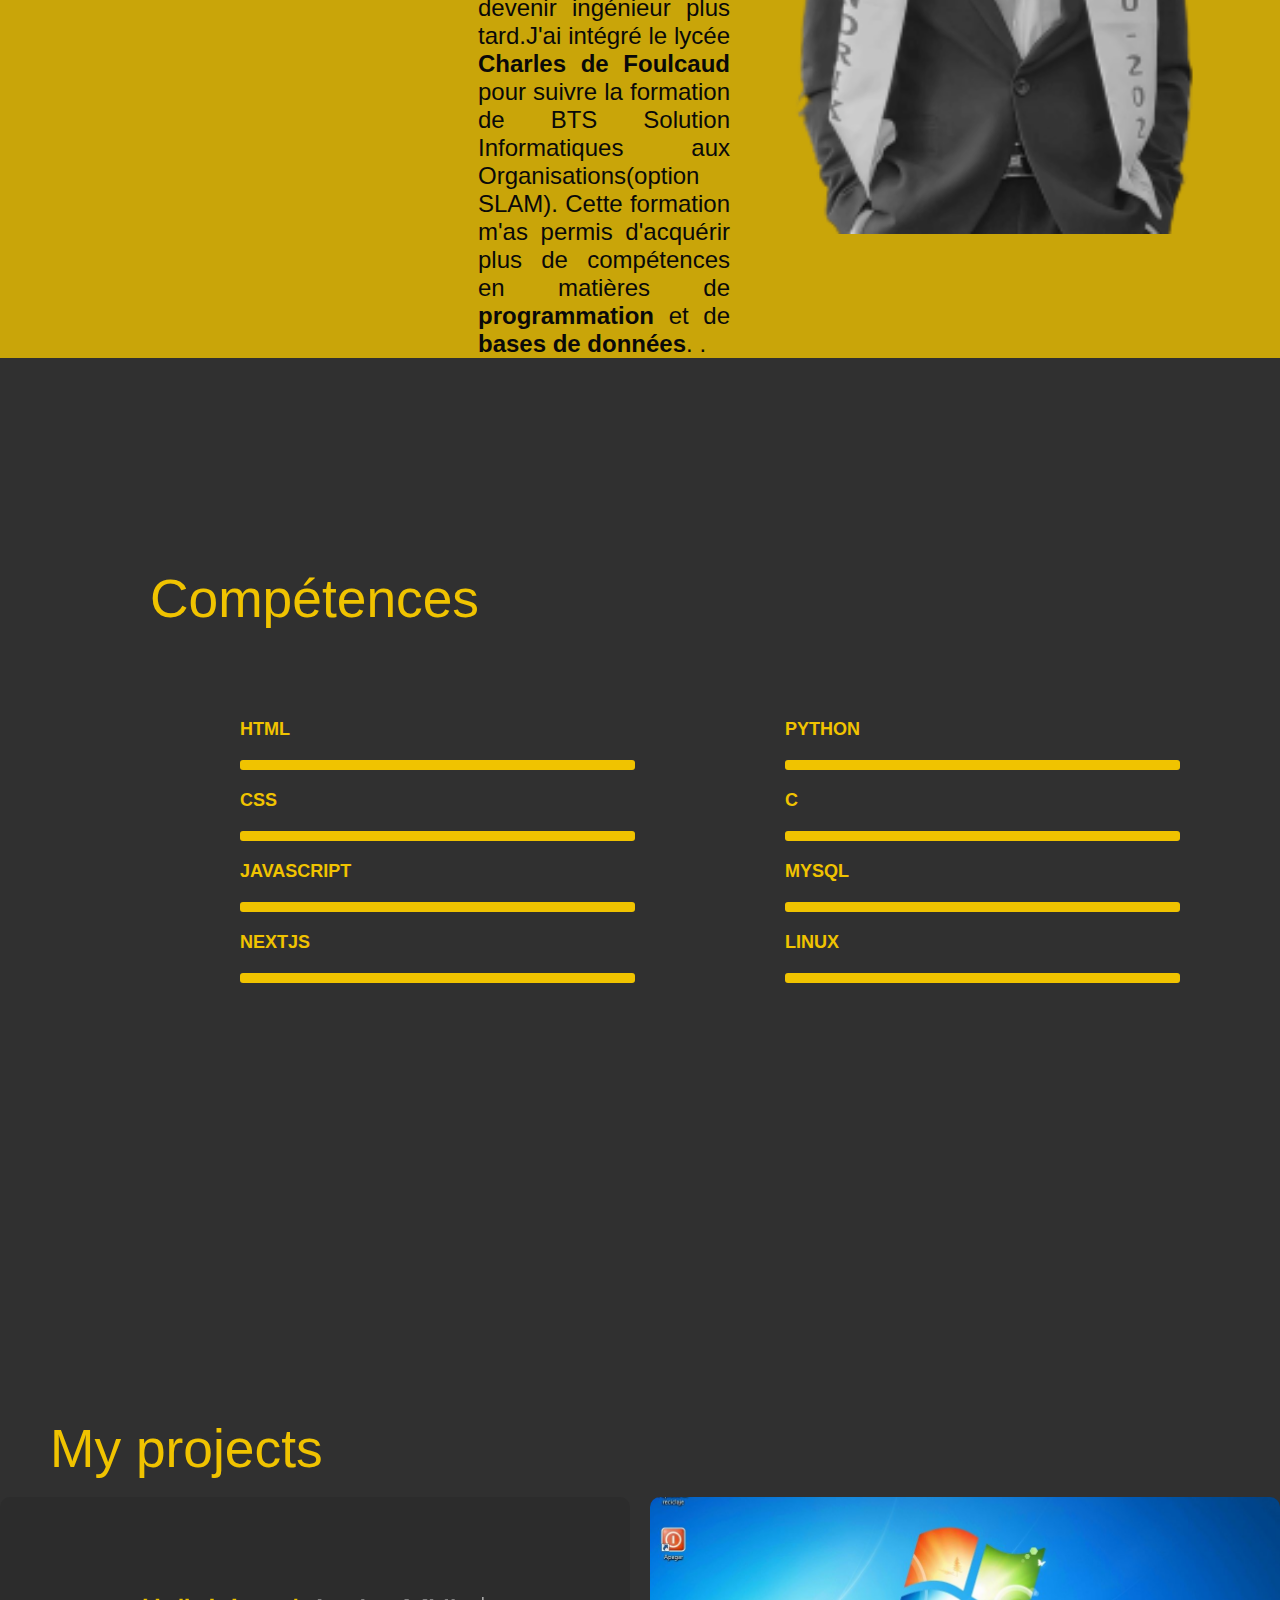
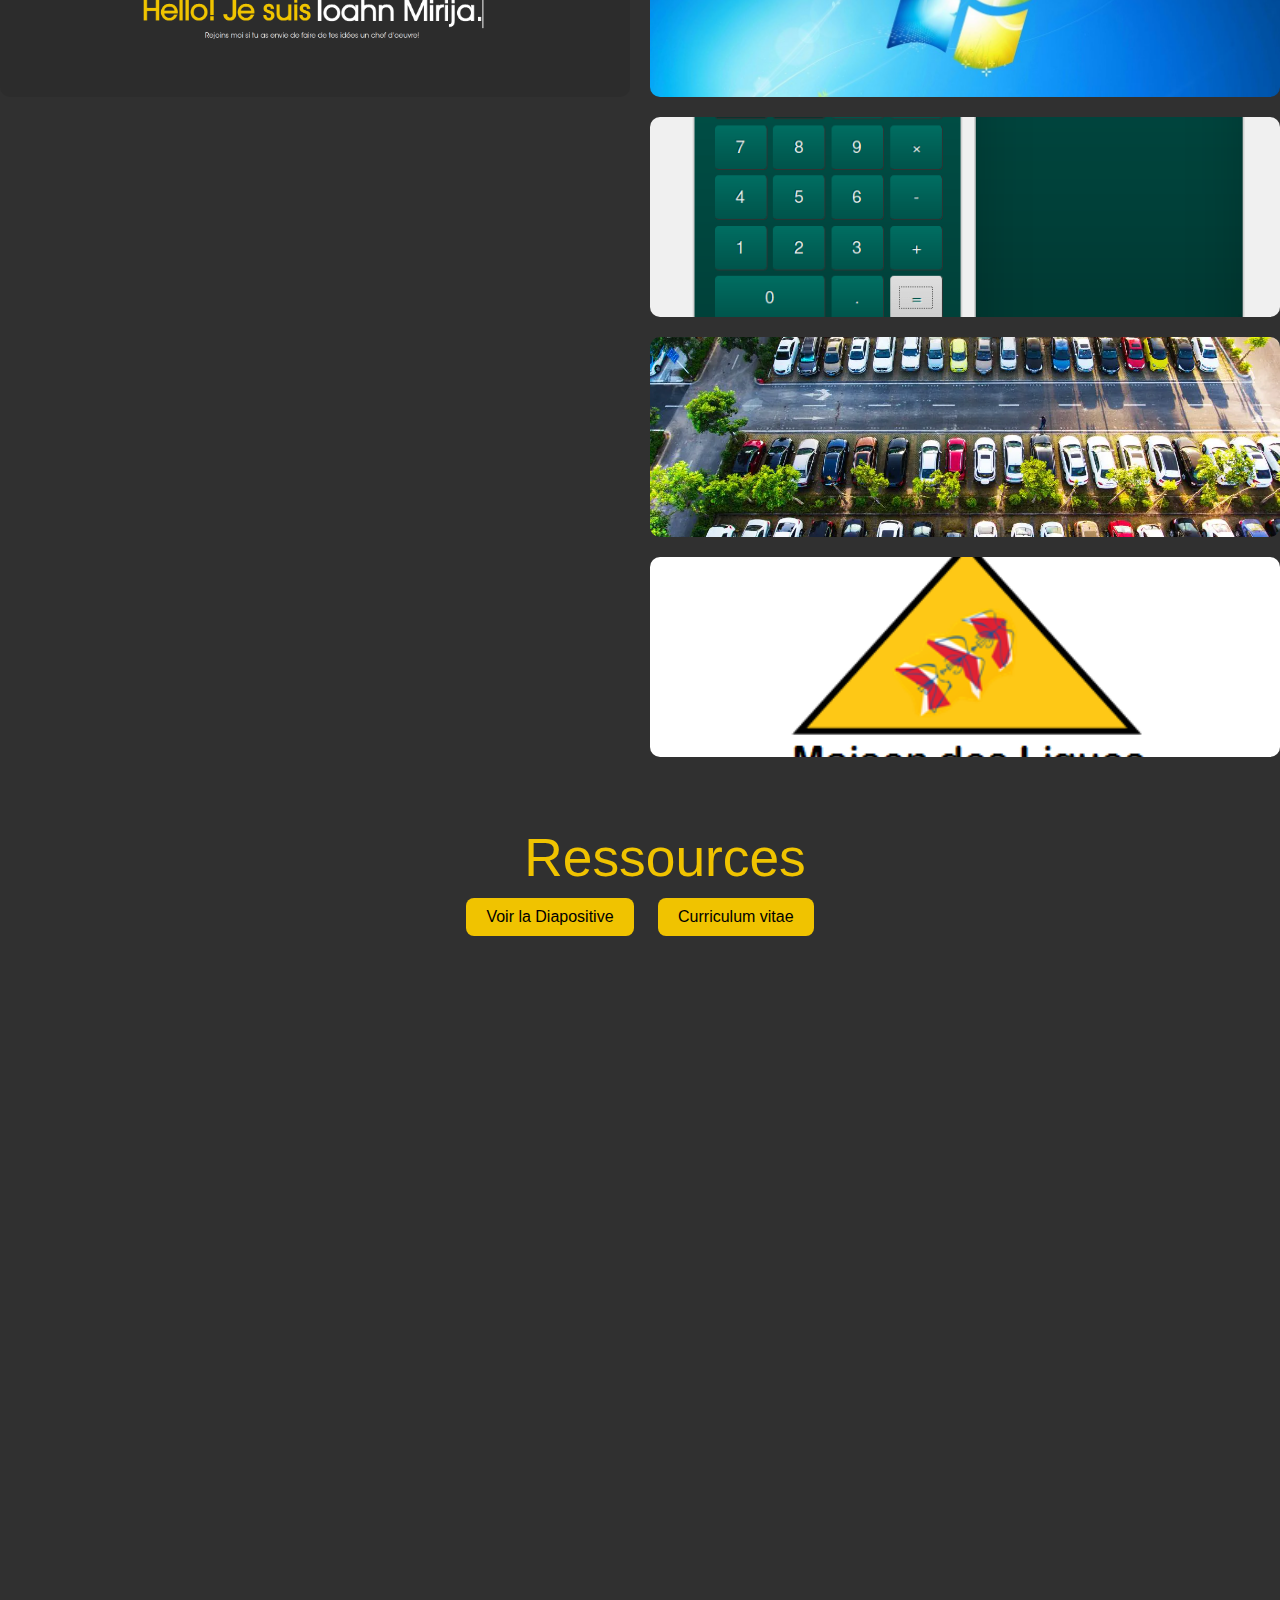
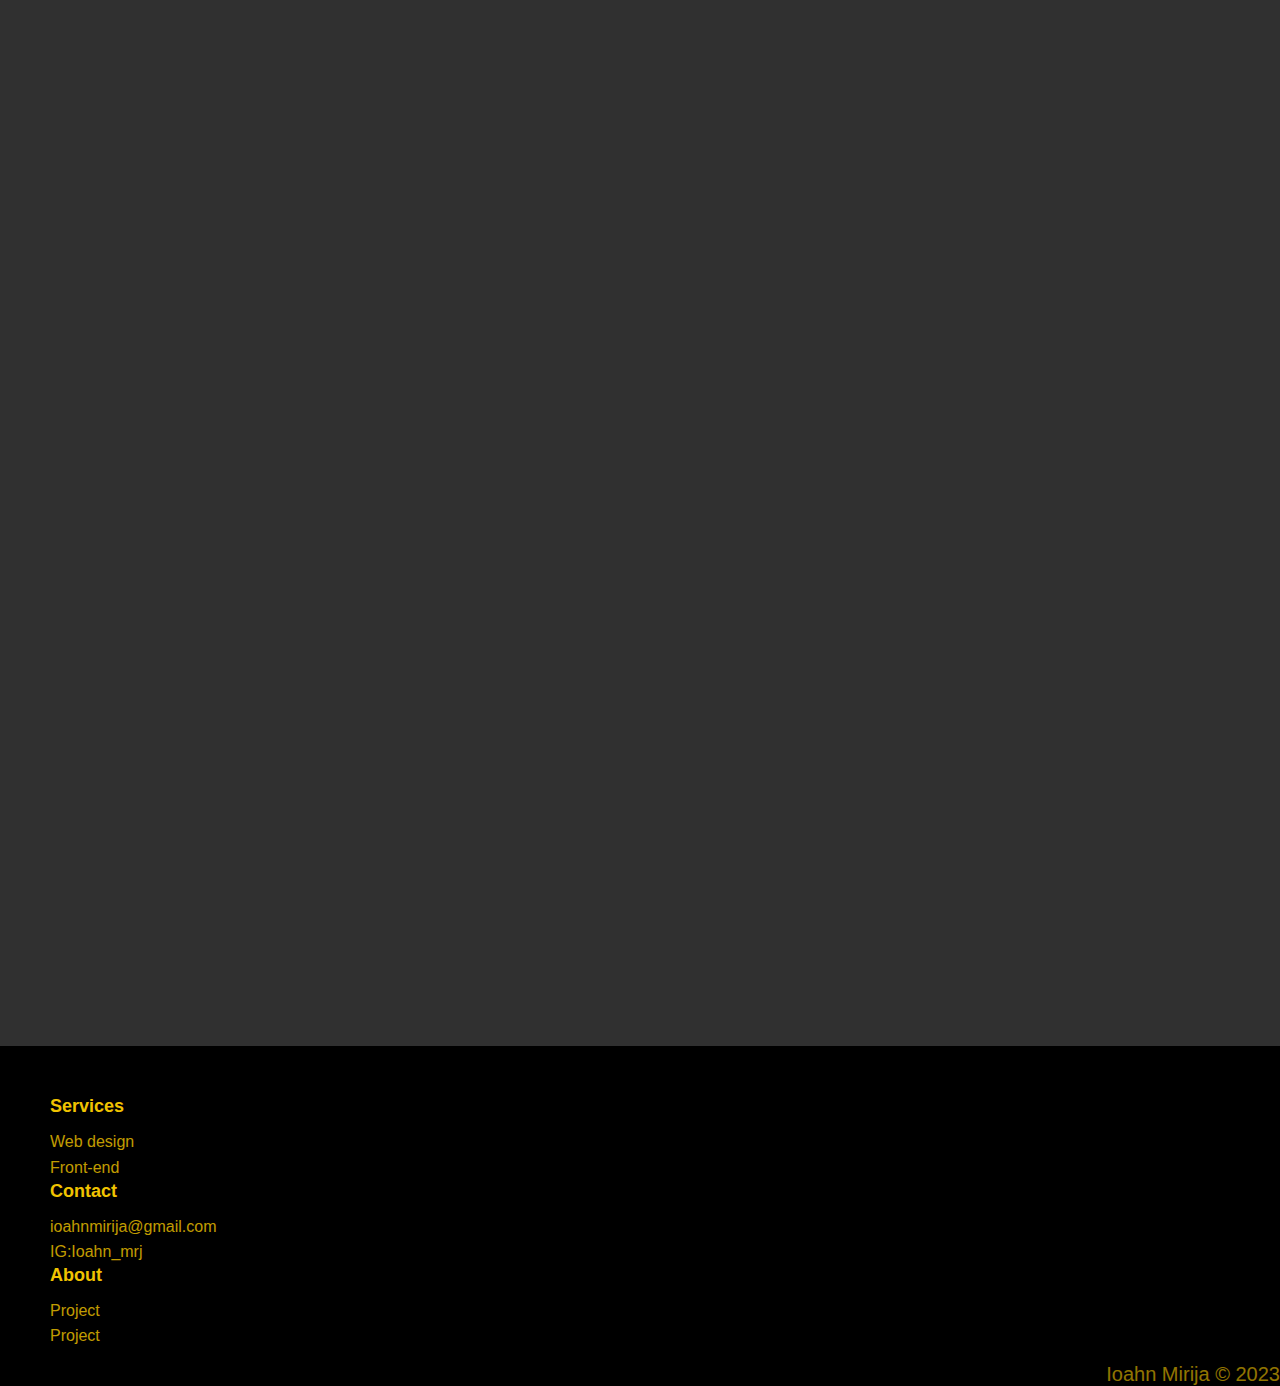
==== commit e772bd46: "final version" ====
--- a/index.html
+++ b/index.html
@@ -23,14 +23,17 @@
     <nav class="nav-bar">
         <ul>
             <li>
-                <a href="#about">A propos</a>
+                <a href="#skills">Compétences</a>
             </li>
            
             <li>
-                <a href="#skills">Compétences</a>
-            </li>
-            <li>
                 <a href="#projects">Projets</a>
+            </li>
+            <li>
+                <a href="./pages/stage.html">Stages</a>
+            </li>
+            <li>
+                <a href="./pages/veille.html">Veille</a>
             </li>
             
             <li>
@@ -163,27 +166,20 @@
                         <img class="project-image" src="pictures/win7.jpg" alt="Win7">
                         <div class="project-overlay">
                             <div class="project-title">Windows SEVEN</div>
-                            <a href="./M2L.html" target="_blank">
+                            <a href="./Ressources/Doc-SEVEN-Ioahn (2).pdf" target="_blank">
                             <div class="project-description">
-                               Mise en place d'une machine virtuel afin d'installer windows seven et la création de différents utilisateurs en choisissant leurs droits.</div>
-                        </div>
-                    </div>
-                    <div class="project-item">
-                        <img class="project-image" src="pictures/game.webp" alt="Hyrrulecastle">
-                        <div class="project-overlay">
-                            <div class="project-title">Hyrrulecastle</div>
+                               Mise en place d'une machine virtuel afin d'installer windows seven et la création de différents utilisateurs en choisissant leurs droits.
+                            </div>
+                        </div>
+                    </div>
+                  
+                    <div class="project-item">
+                        <img class="project-image" src="pictures/Calculatrice.png" alt="Calculatrice">
+                        <div class="project-overlay">
+                            <div class="project-title">Calculatrice PHP</div>
+                            <a href="./Ressources/Documentation Calculatrice PHP (2).pdf" target="_blank">
                             <div class="project-description">
-                                Hyrrule Castle est un mini-jeu rpg qui est créer totalement en typescript.Le concept était de créer un algorithme où l'héros devait battre 10 goblins et le boss final pour finir le jeu. On pouvait ajouter des capacités à notre personnages comme se soigner, des attaques spéciales(boule de feu). 
-                                A chaque défaite de l'ennemie on monte d'étage mais on pouvait aussi mourir.
-                            </div>
-                            </div>
-                        </div>
-                    <div class="project-item">
-                        <img class="project-image" src="pictures/images.png" alt="Picross">
-                        <div class="project-overlay">
-                            <div class="project-title">Picross</div>
-                            <div class="project-description">
-                                Picross est un jeu de réfexion où on devait chercher les bonnes cases à compléter pour finir le jeu en se référant aux chiffres sur les côtés. Mon projet était de refaire tout le jeu en langages C ce qui n'était pas si facile mais au final terminer. On devait créer un menu de jeu mais aussi un algorithme permettant d'avoir une grille de manière aléatoires mais aussi une option de jeu où la grille est déja prédéfinie. Lors du choix du mode de jeux une fenêtre se lance pour afficher la grille et lorsque le joueur fini de compléter les bonnes cases une animation de victoire s'affiche et le jeu se réinitialise. 
+                               Création de Calculatriceen PHP
                             </div>
                         </div>
                     </div>
@@ -192,17 +188,20 @@
                         <img class="project-image" src="pictures/parking.webp" alt="Parking M2L">
                         <div class="project-overlay">
                             <div class="project-title">PARKING M2L</div>
+                            <a href="./pages/parking.html" target="_blank">
                             <div class="project-description"> 
+                                Projet Parking
                             </div>
                         </div>
                     </div>
 
                     <div class="project-item">
                         <img class="project-image" src="pictures/miniature-mdl.png" alt="PPE personnel">
-                        <a href="./M2L.html" target="_blank">
                         <div class="project-overlay">
                             <div class="project-title">PPE PERSONNEL</div>
+                            <a href="./pages/personnel.html" target="_blank">
                             <div class="project-description"> 
+                                Projet Personnel
                             </div>
                         </div>
                     </div>
@@ -211,35 +210,7 @@
         </div>
         
         <div id="tech-watch" class="tech-watch">
-    <div class="title">Veille Technologique</div>
-    
-    <div class="content" style="margin: 0 auto; 
-        max-width: 1400px; 
-        text-align: center;">
-        
-        <p>
-            Les frameworks cross-platform permettent aux développeurs de créer des applications pouvant fonctionner sur plusieurs plateformes (iOS, Android, Windows, etc.) à partir d'un seul code source. 
-            Parmi les plus populaires, on retrouve <b>Flutter</b>, <b>React Native</b>, et <b>Xamarin</b>. 
-            Ces frameworks réduisent le temps de développement et les coûts tout en offrant des performances proches des applications natives.
-        </p>
-        <p>
-            Ces outils sont particulièrement adaptés pour les startups et les projets nécessitant une compatibilité multi-plateformes rapide et efficace.
-        </p>
-    </div>
-
-    <img  id="resources" src="pictures/Google Alert.png" 
-         alt="Frameworks Cross-Platform" 
-         class="definition-image" 
-         style="display: block; 
-                margin: 20px auto; 
-                width: 60%; 
-                max-width: 800px; 
-                height: auto; 
-                border-radius: 8px; 
-                box-shadow: 0 4px 6px rgba(0, 0, 0, 0.1);">
-               
-</div>
-
+   
         
         <script>
         
@@ -254,20 +225,6 @@
 </div>
 <div  class="resources"  style="margin-top: 40px; text-align: center;">
     <div class="title">Ressources</div>
-    <a  href="./Ressources/6- Annexe 6-1 - Tableau de synthèse - Epreuve E4 - BTS SIO 2023 (1).xlsx" 
-       download="Tableau_E4.xlsx" 
-       style="display: inline-block; 
-              margin: 10px; 
-              padding: 10px 20px; 
-              background-color: #f0c300; 
-              color: black; 
-              text-decoration: none; 
-              border-radius: 8px; 
-              font-size: 16px;">
-        Télécharger Tableau E4
-    </a>
-    
-
     <a href="./Ressources/Engineer.pdf" target="_blank" 
        style="display: inline-block; 
               margin: 10px; 
@@ -279,8 +236,20 @@
               font-size: 16px;">
         Voir la Diapositive
     </a>
+
+    <a href="./Ressources/CV_IOAHN.pdf" target="_blank" 
+    style="display: inline-block; 
+           margin: 10px; 
+           padding: 10px 20px; 
+           background-color: #f0c300; 
+           color: black; 
+           text-decoration: none; 
+           border-radius: 8px; 
+           font-size: 16px;">
+     Curriculum vitae
+ </a>
 </div>
-        
+ 
 </body>
 
 
